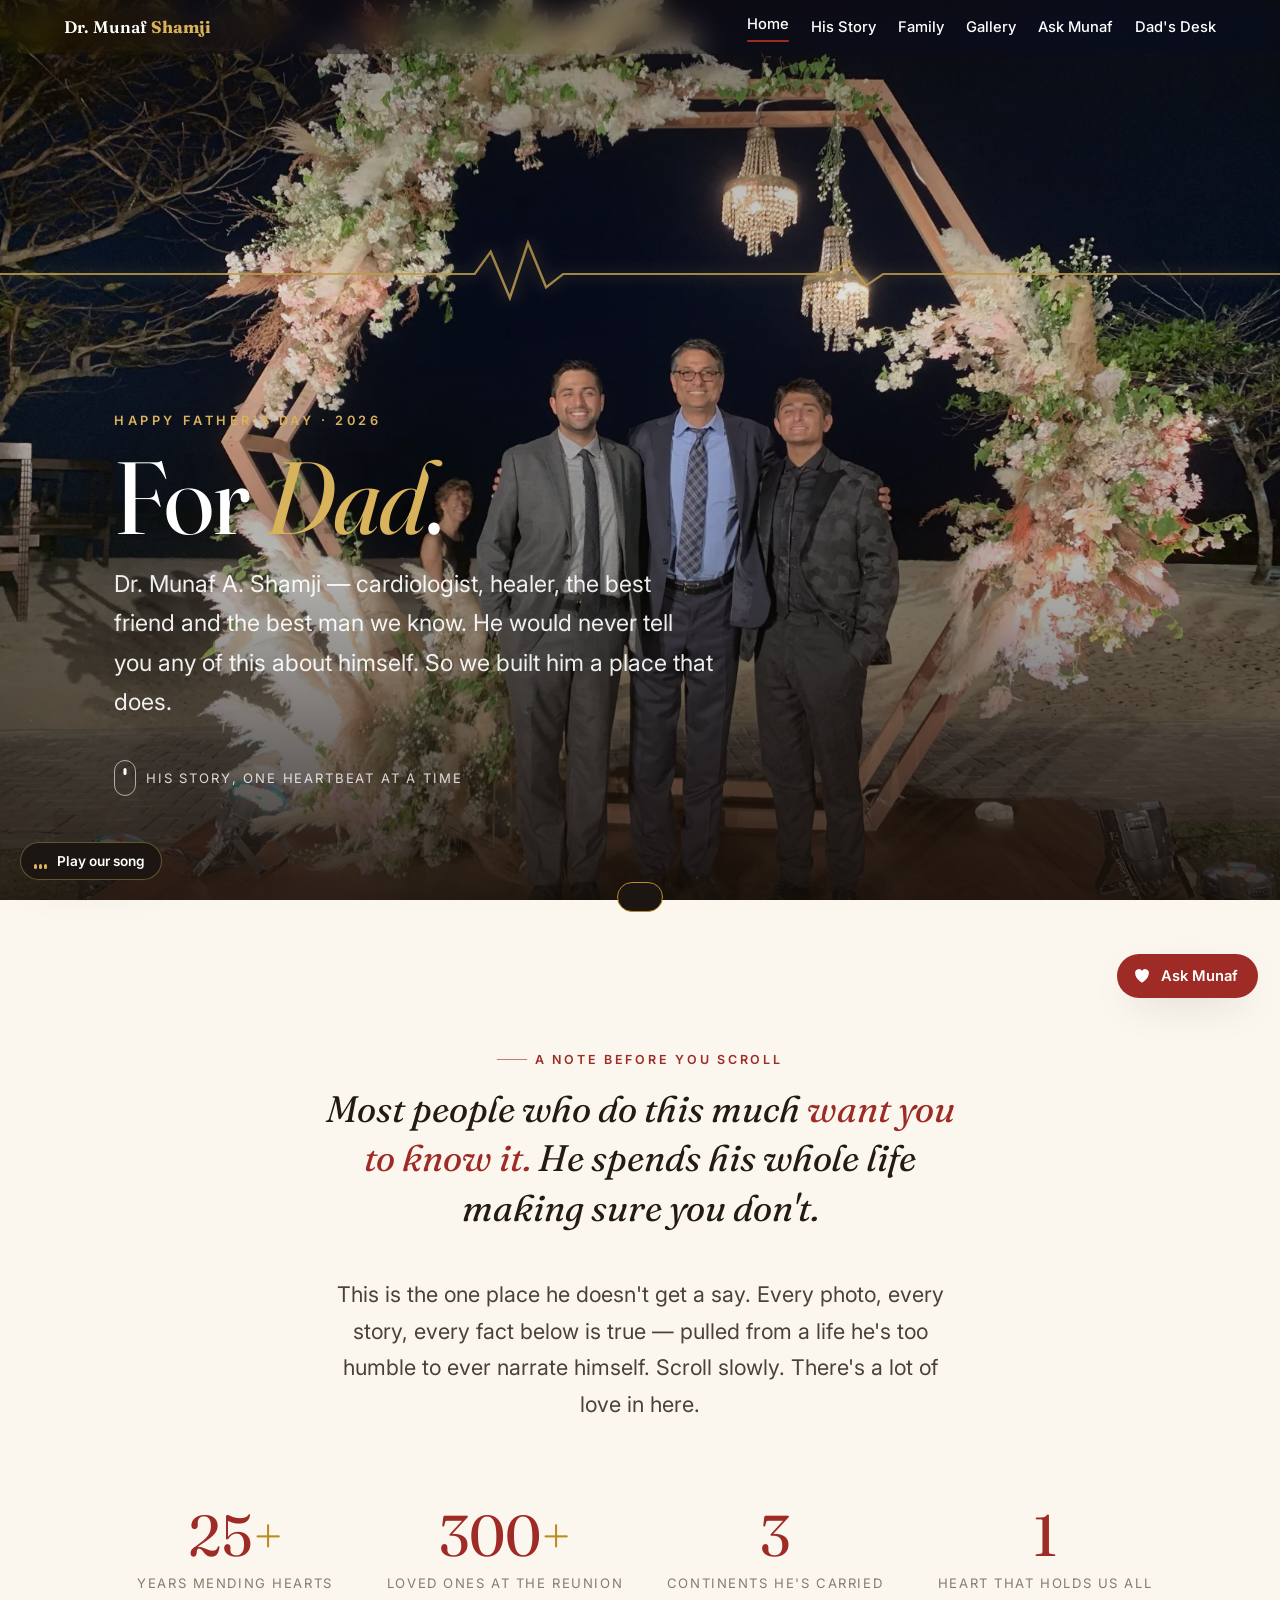
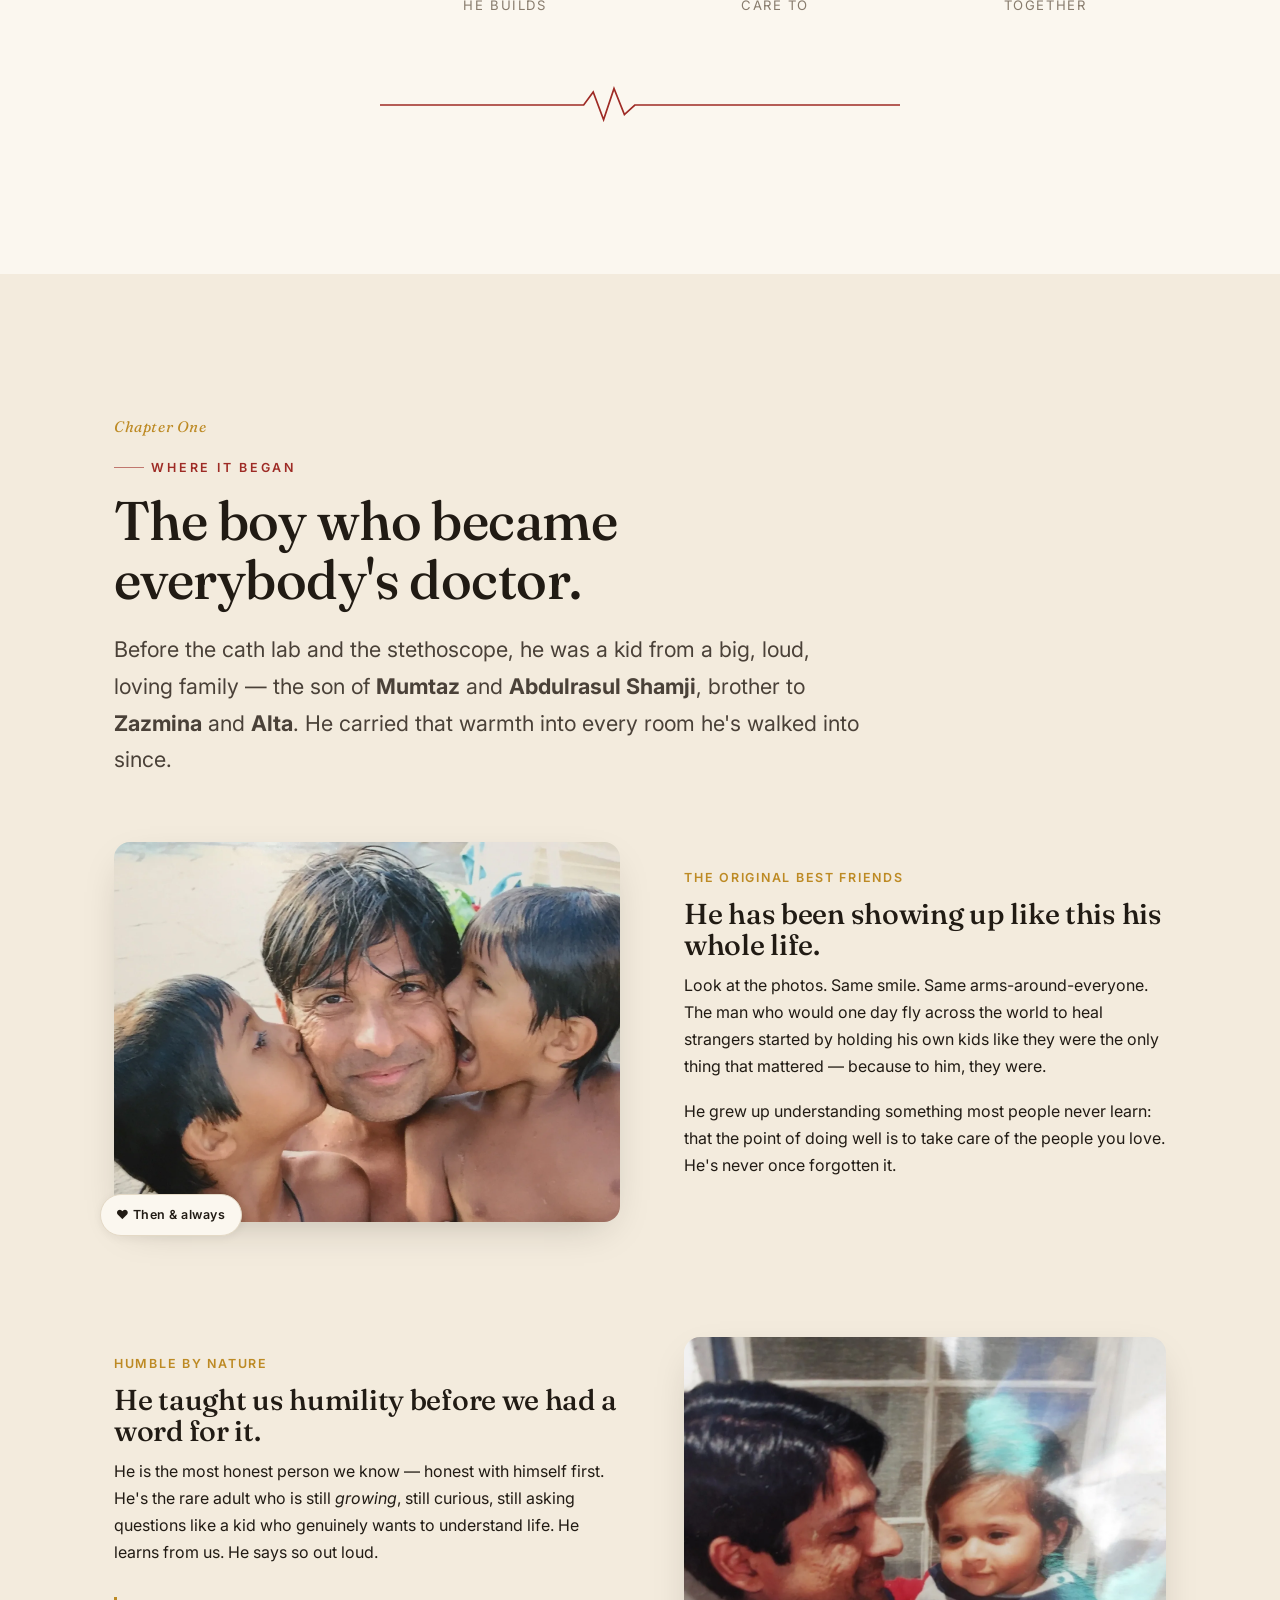
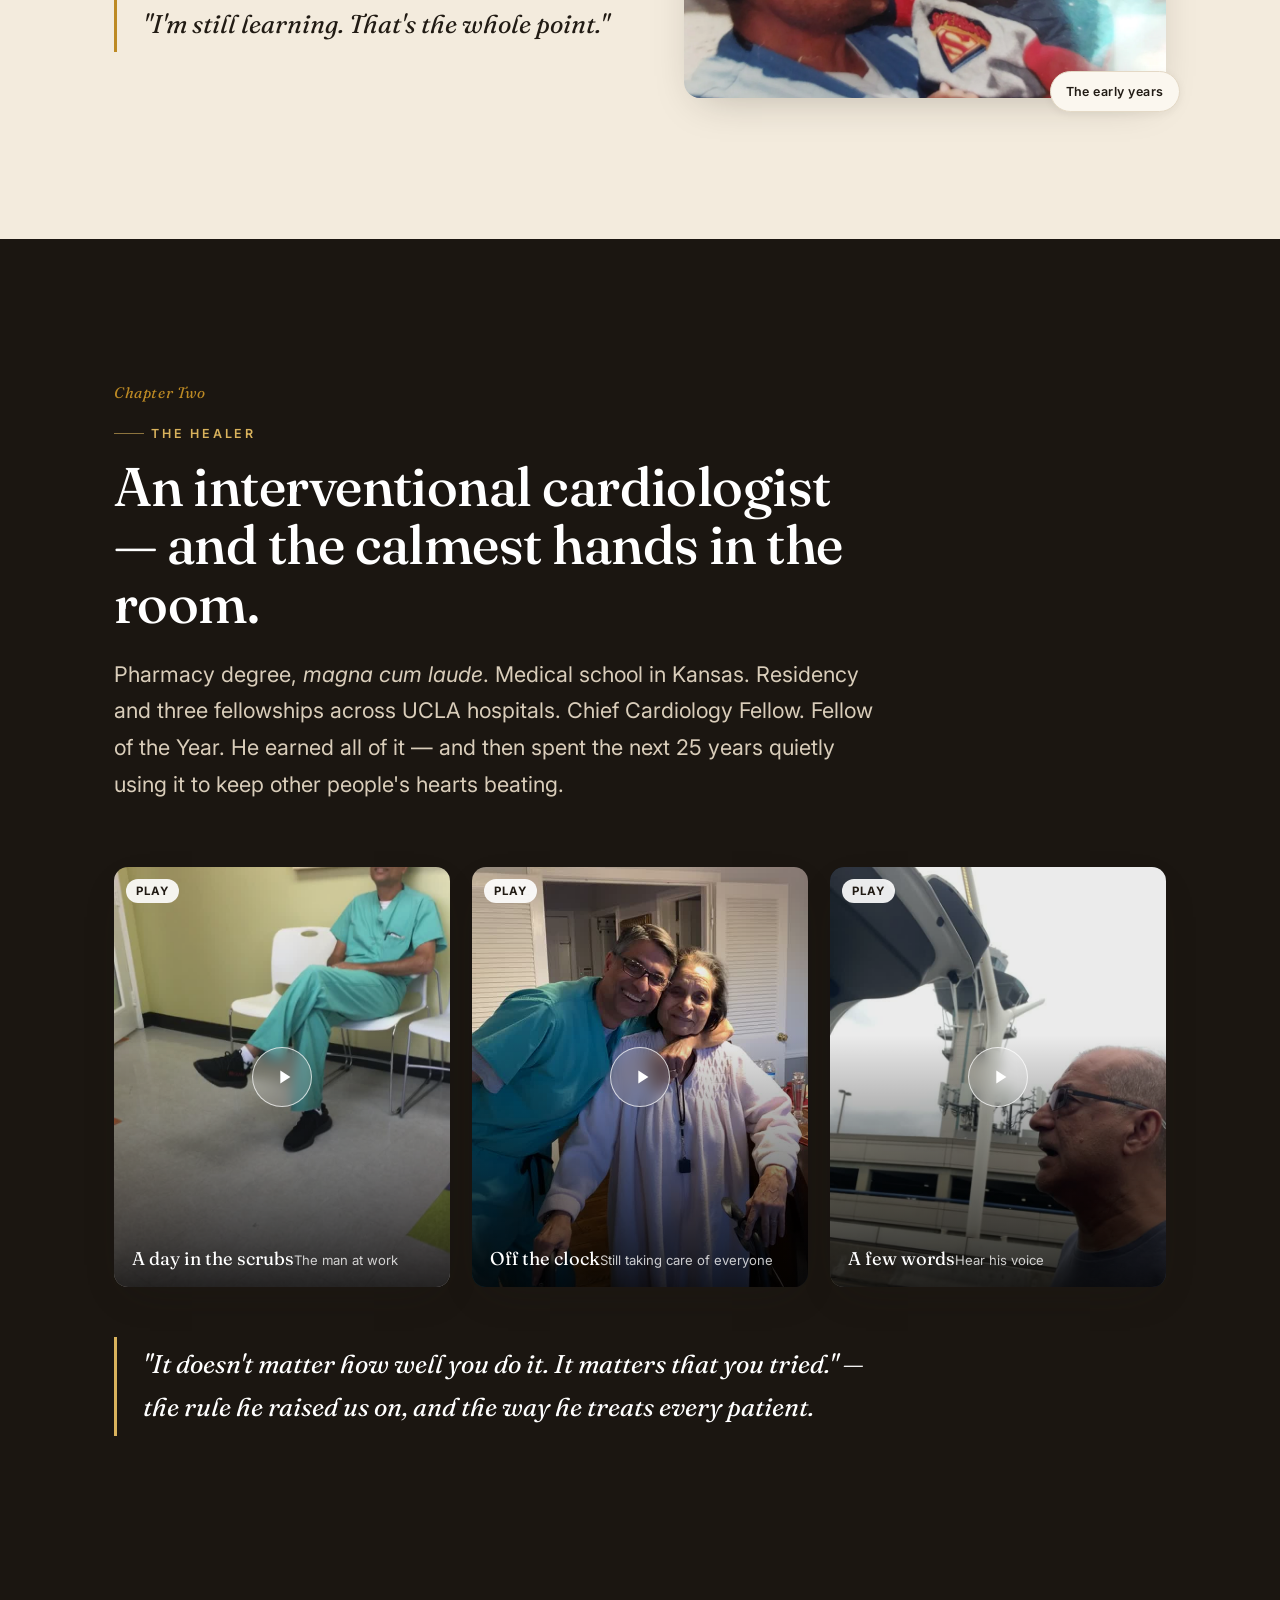
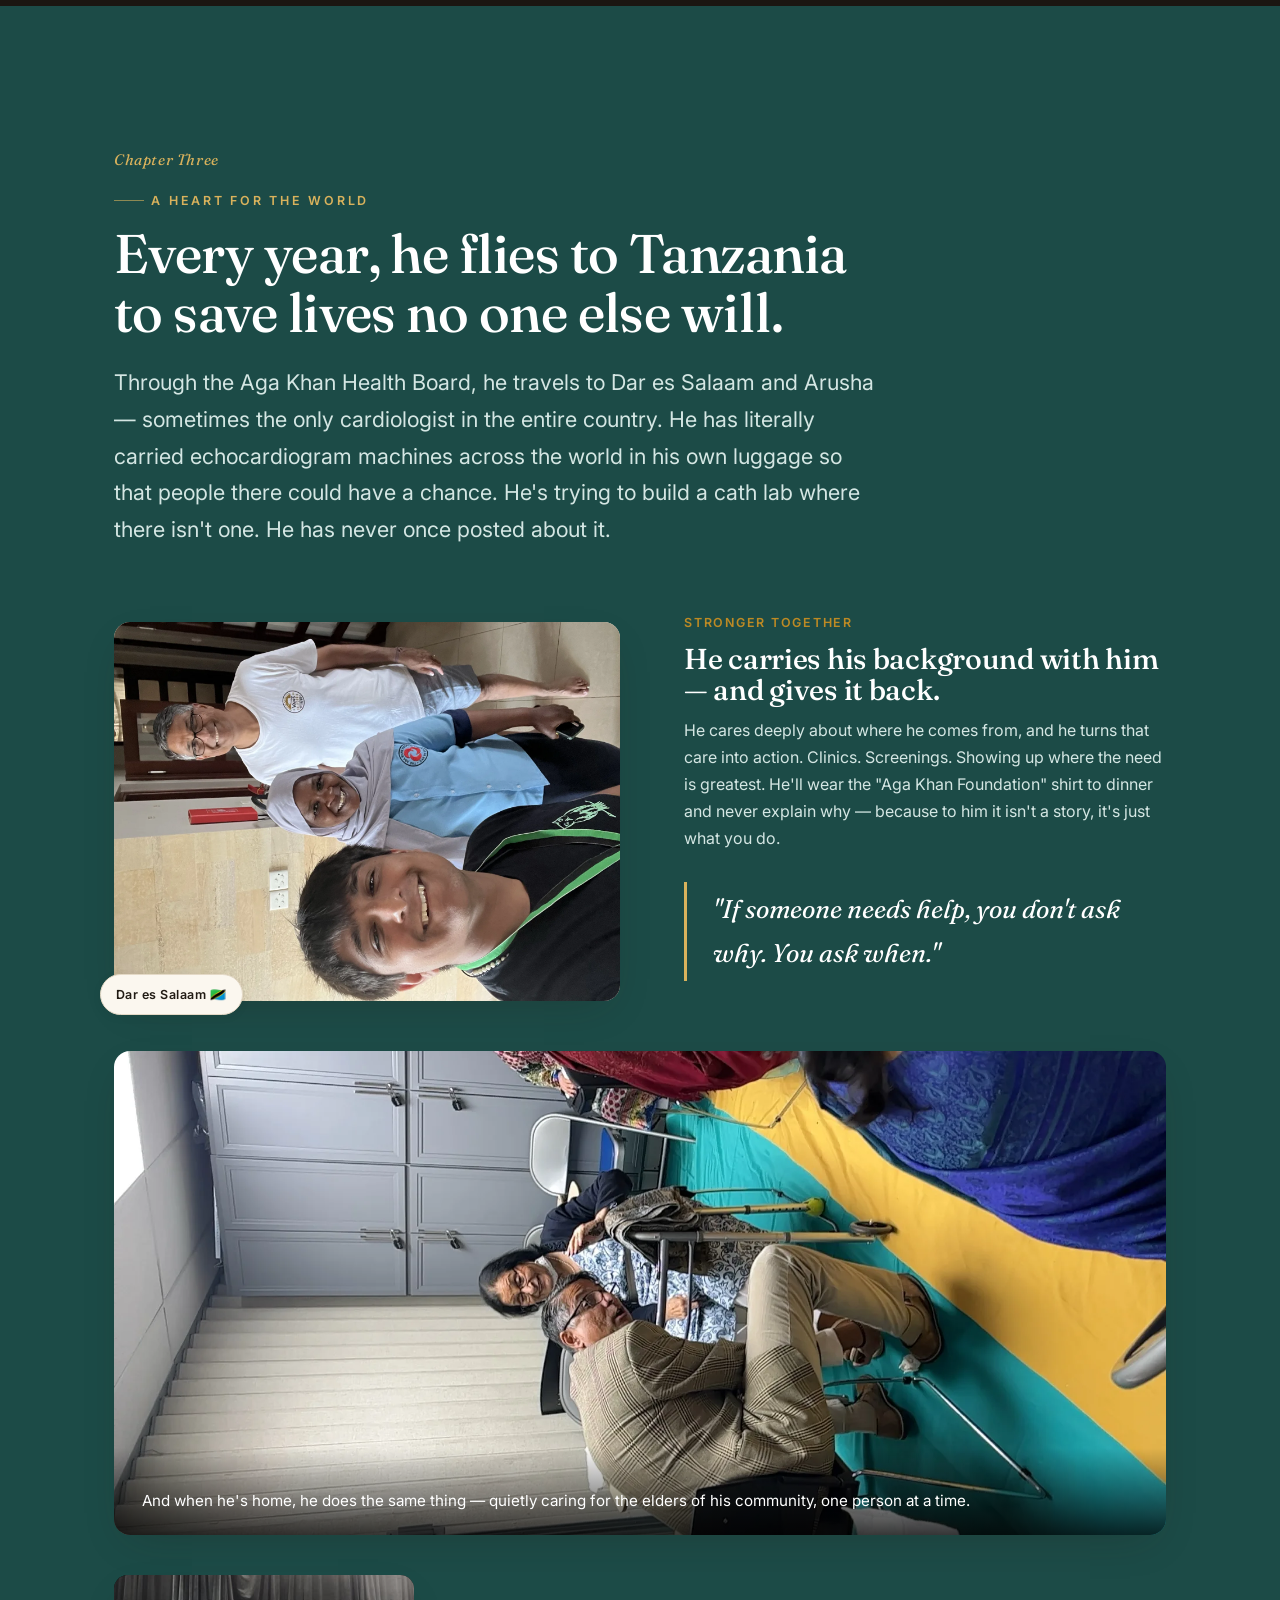
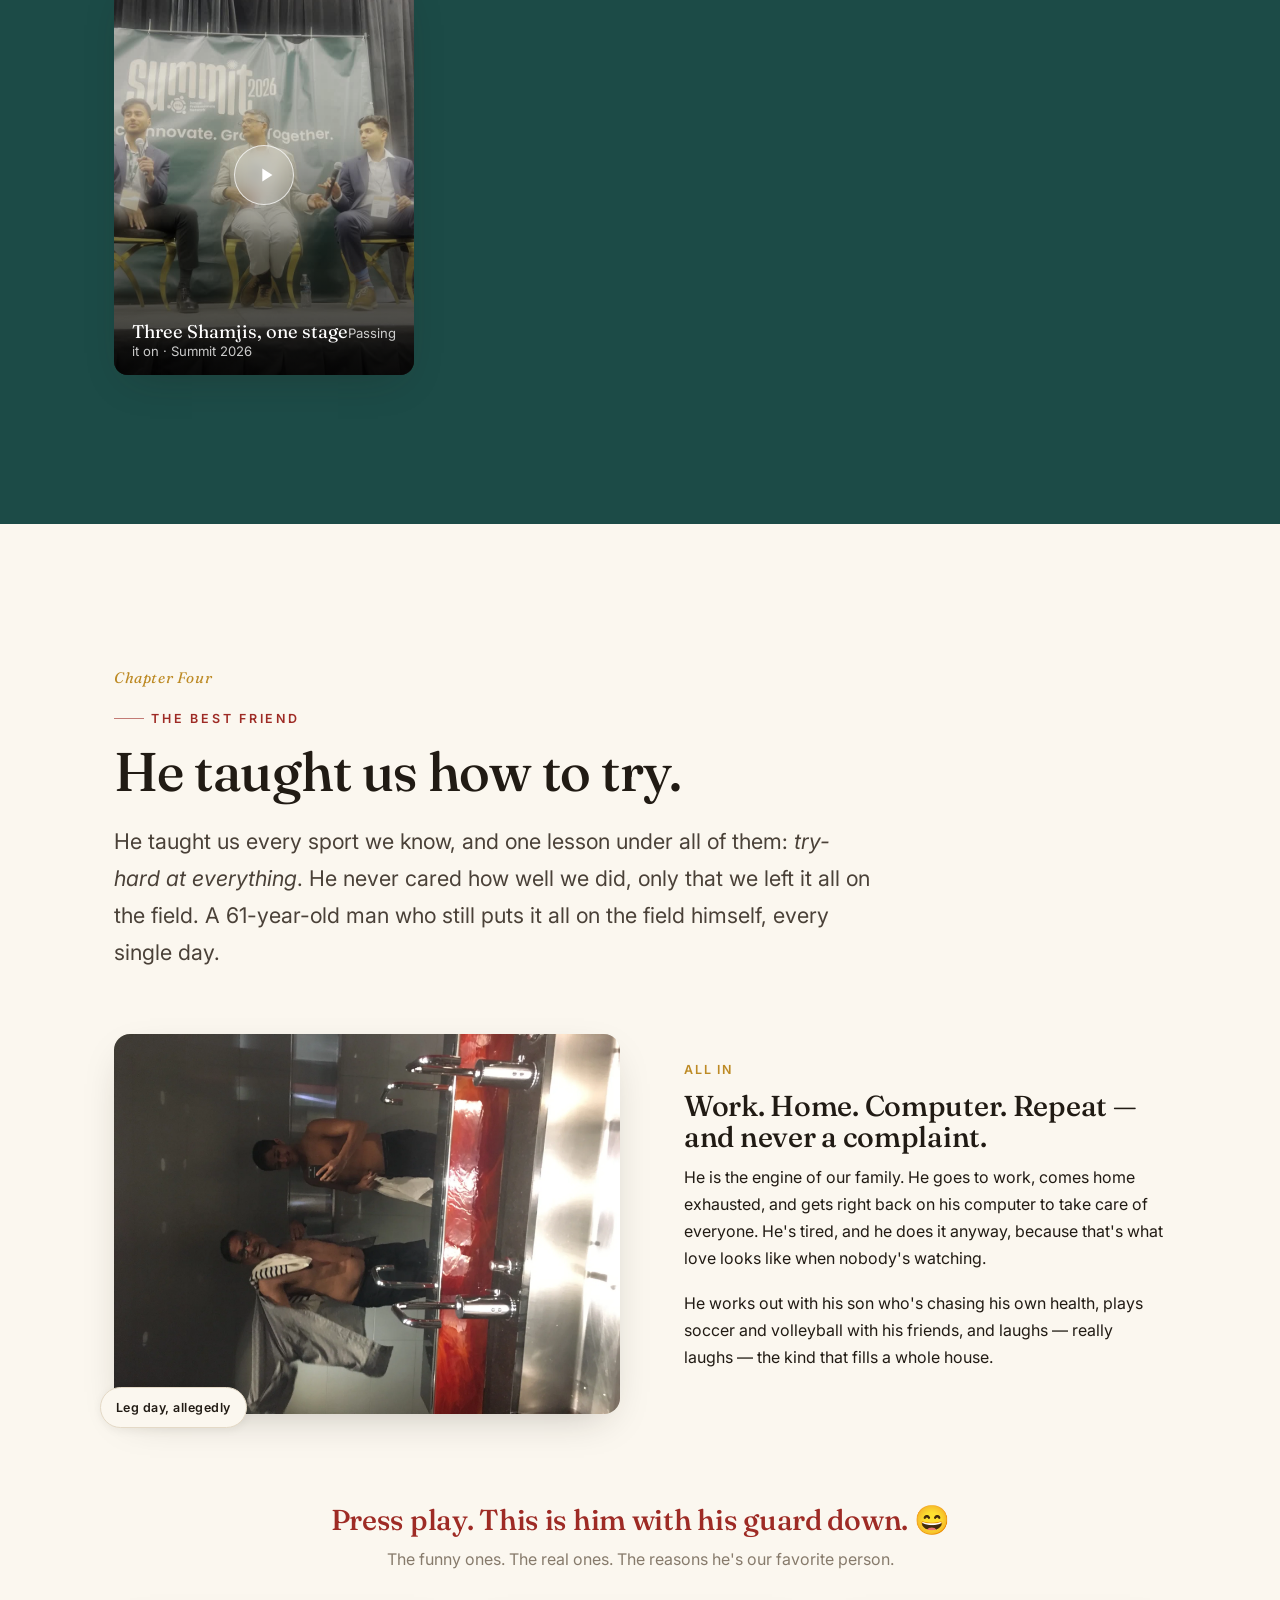
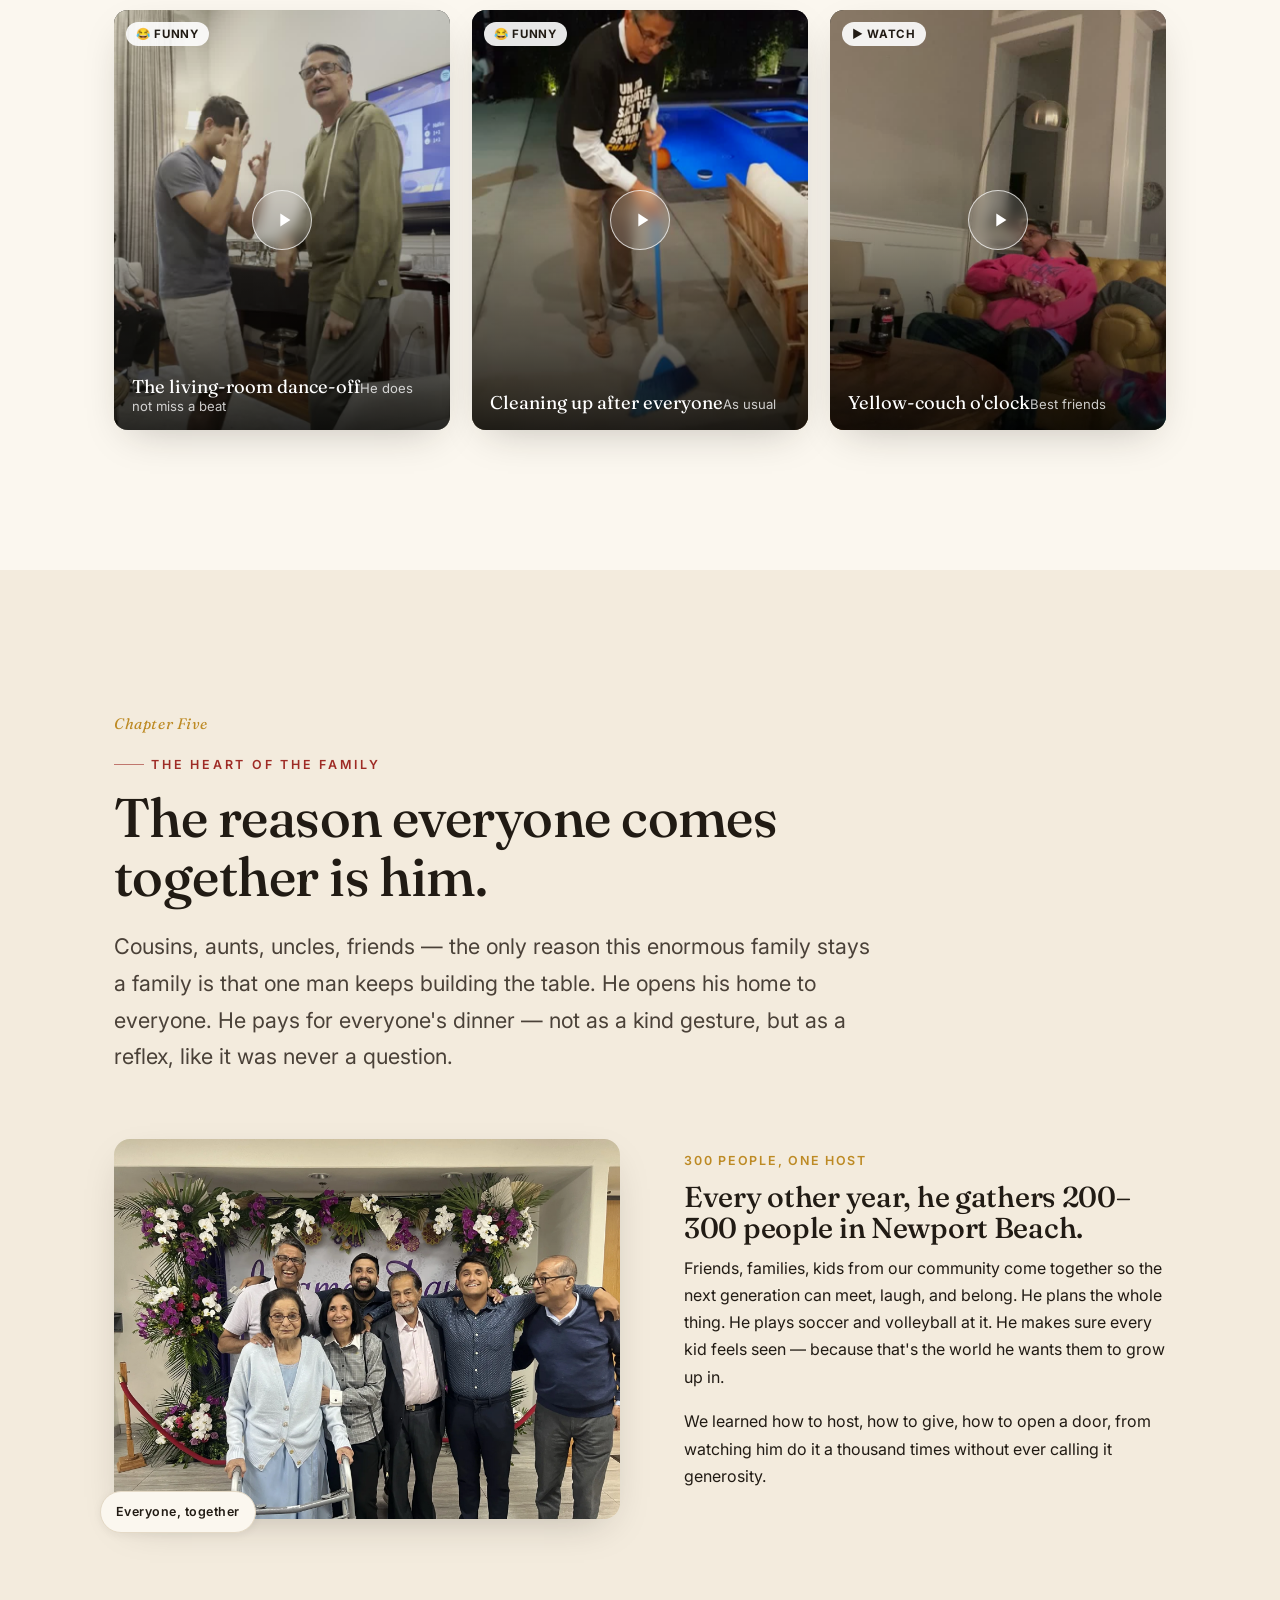
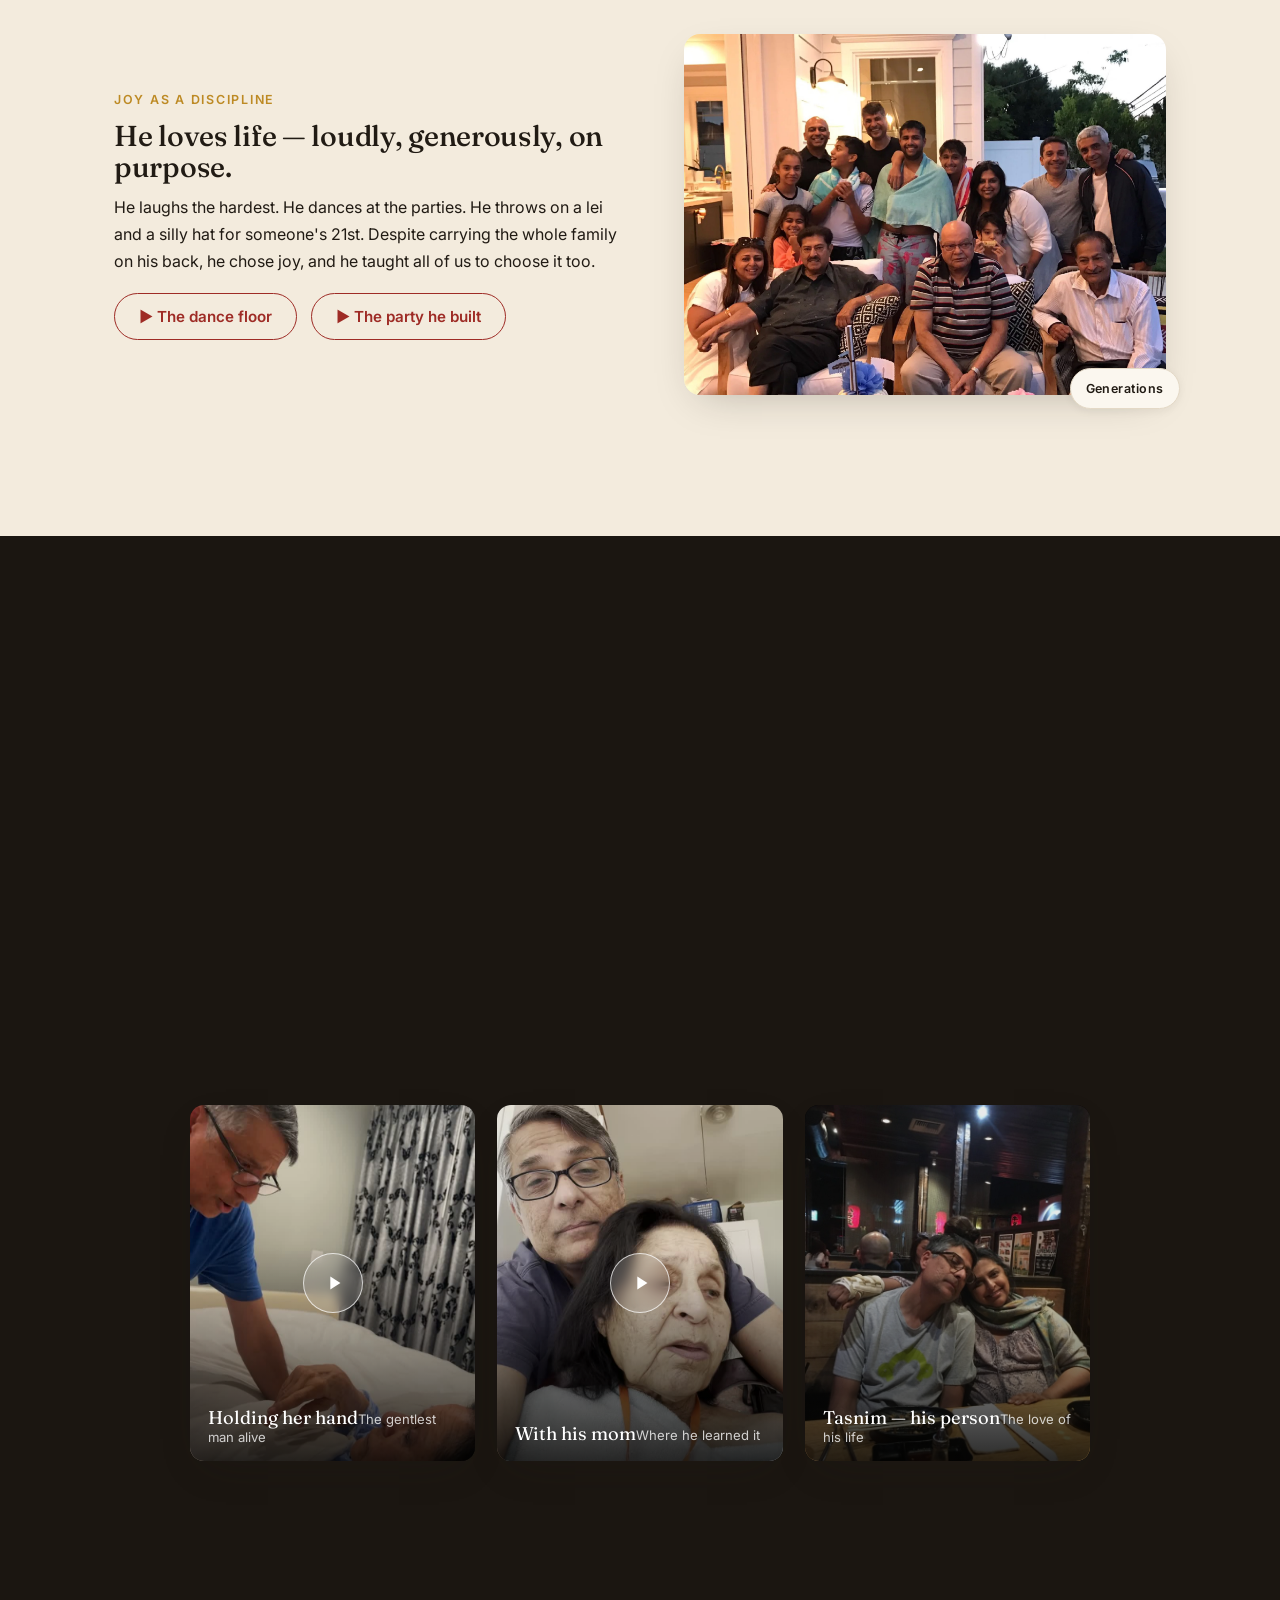
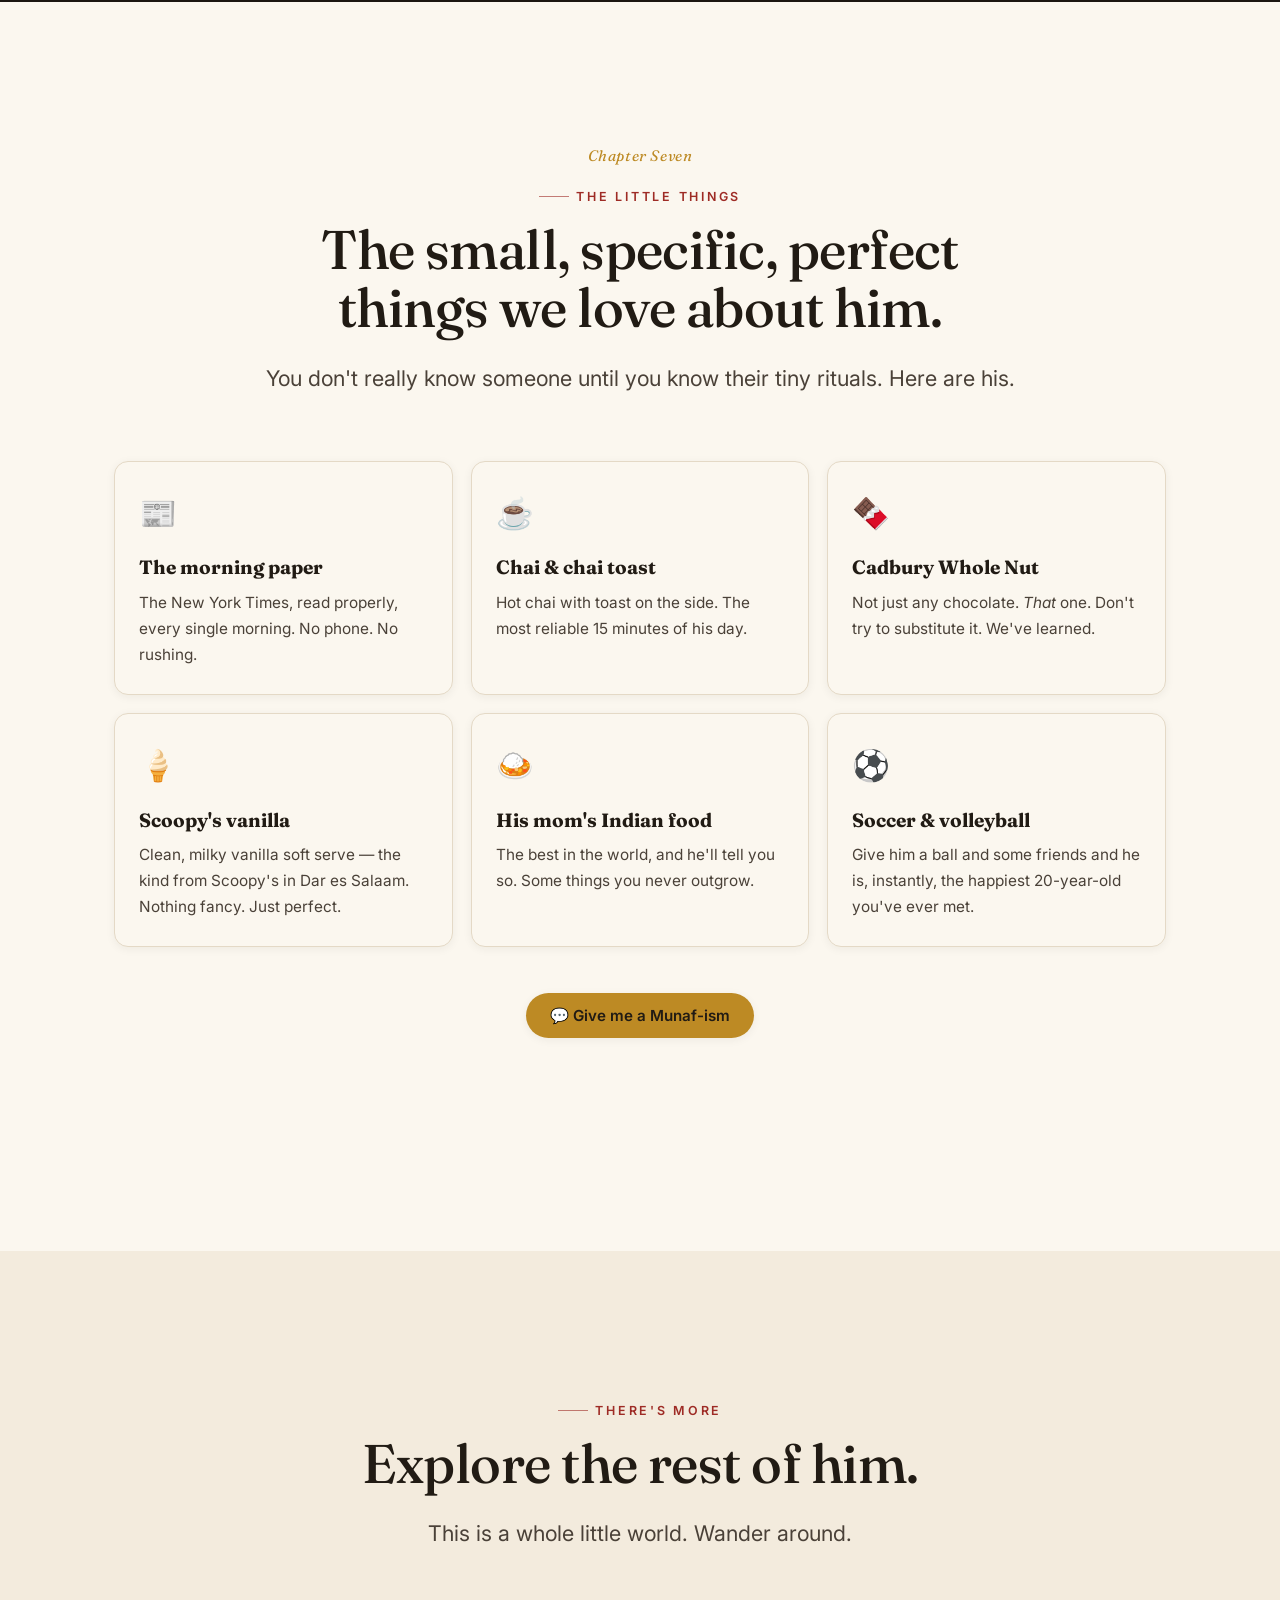
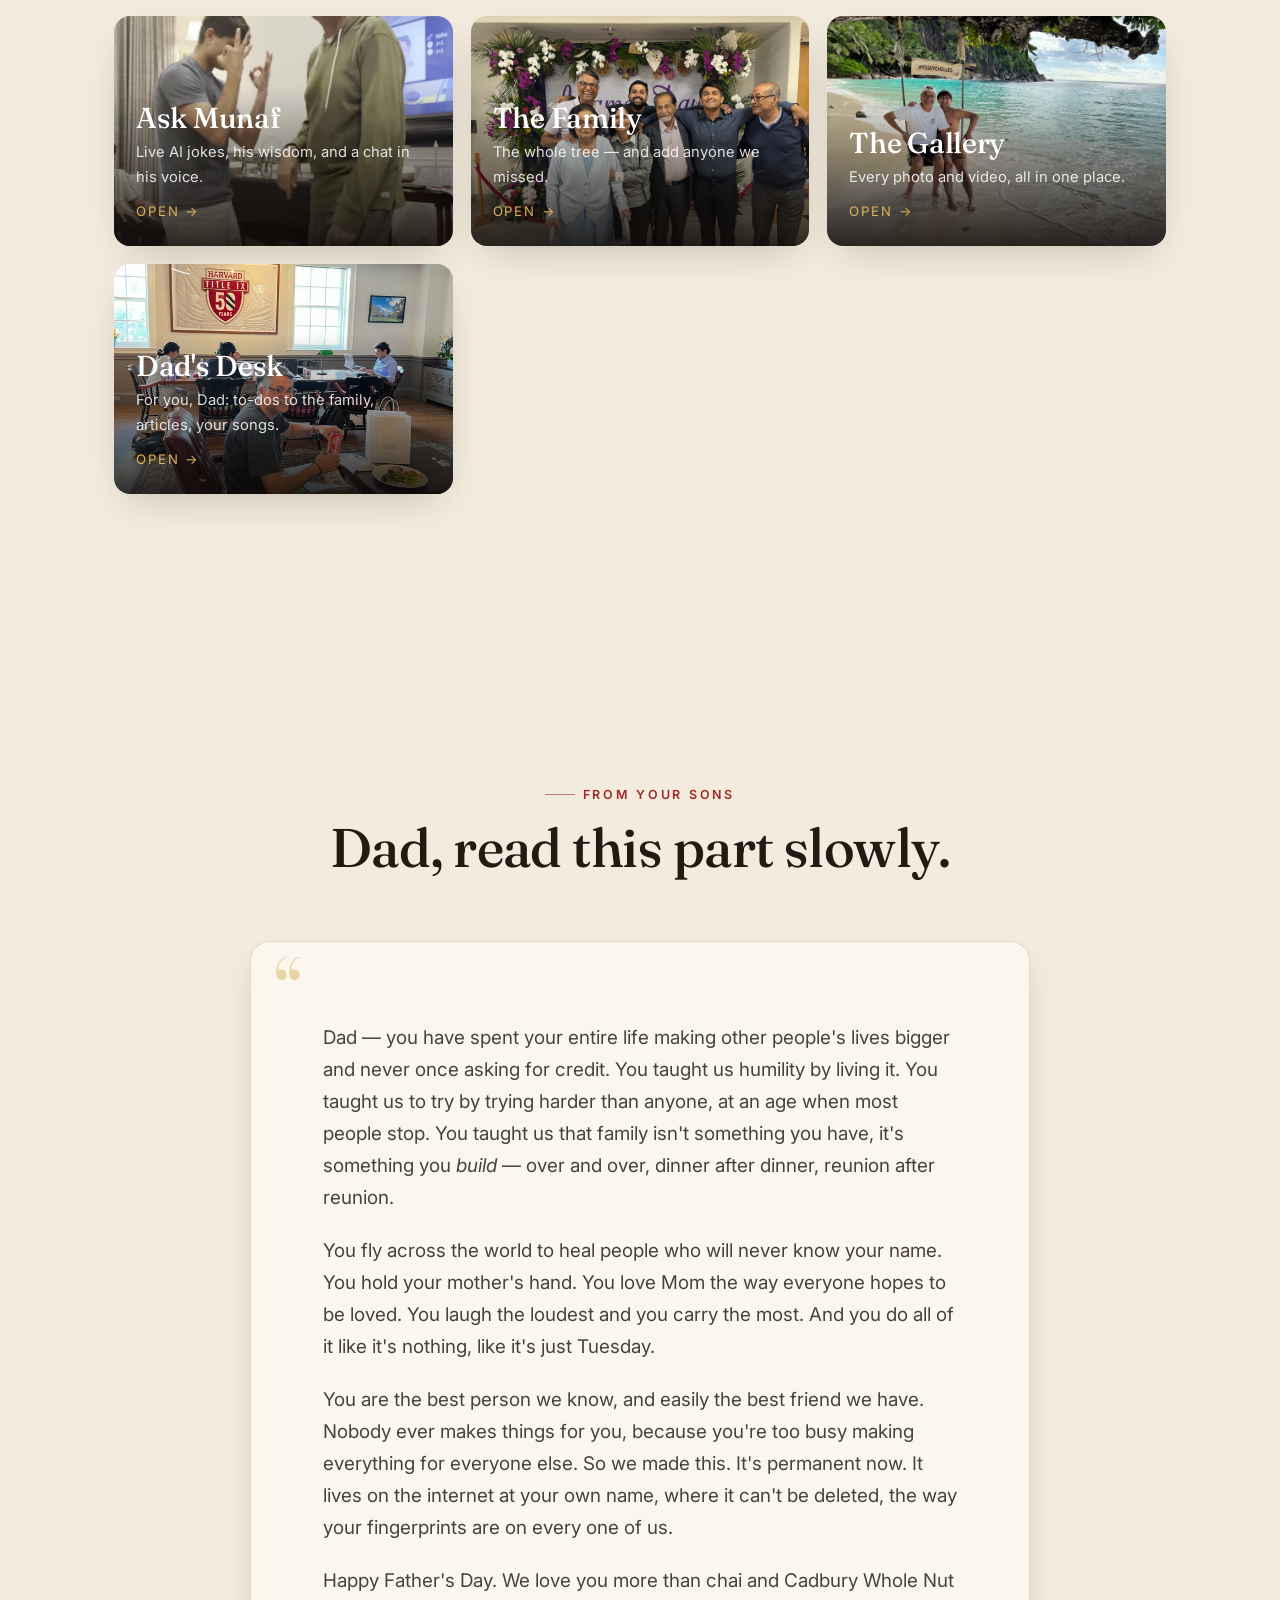
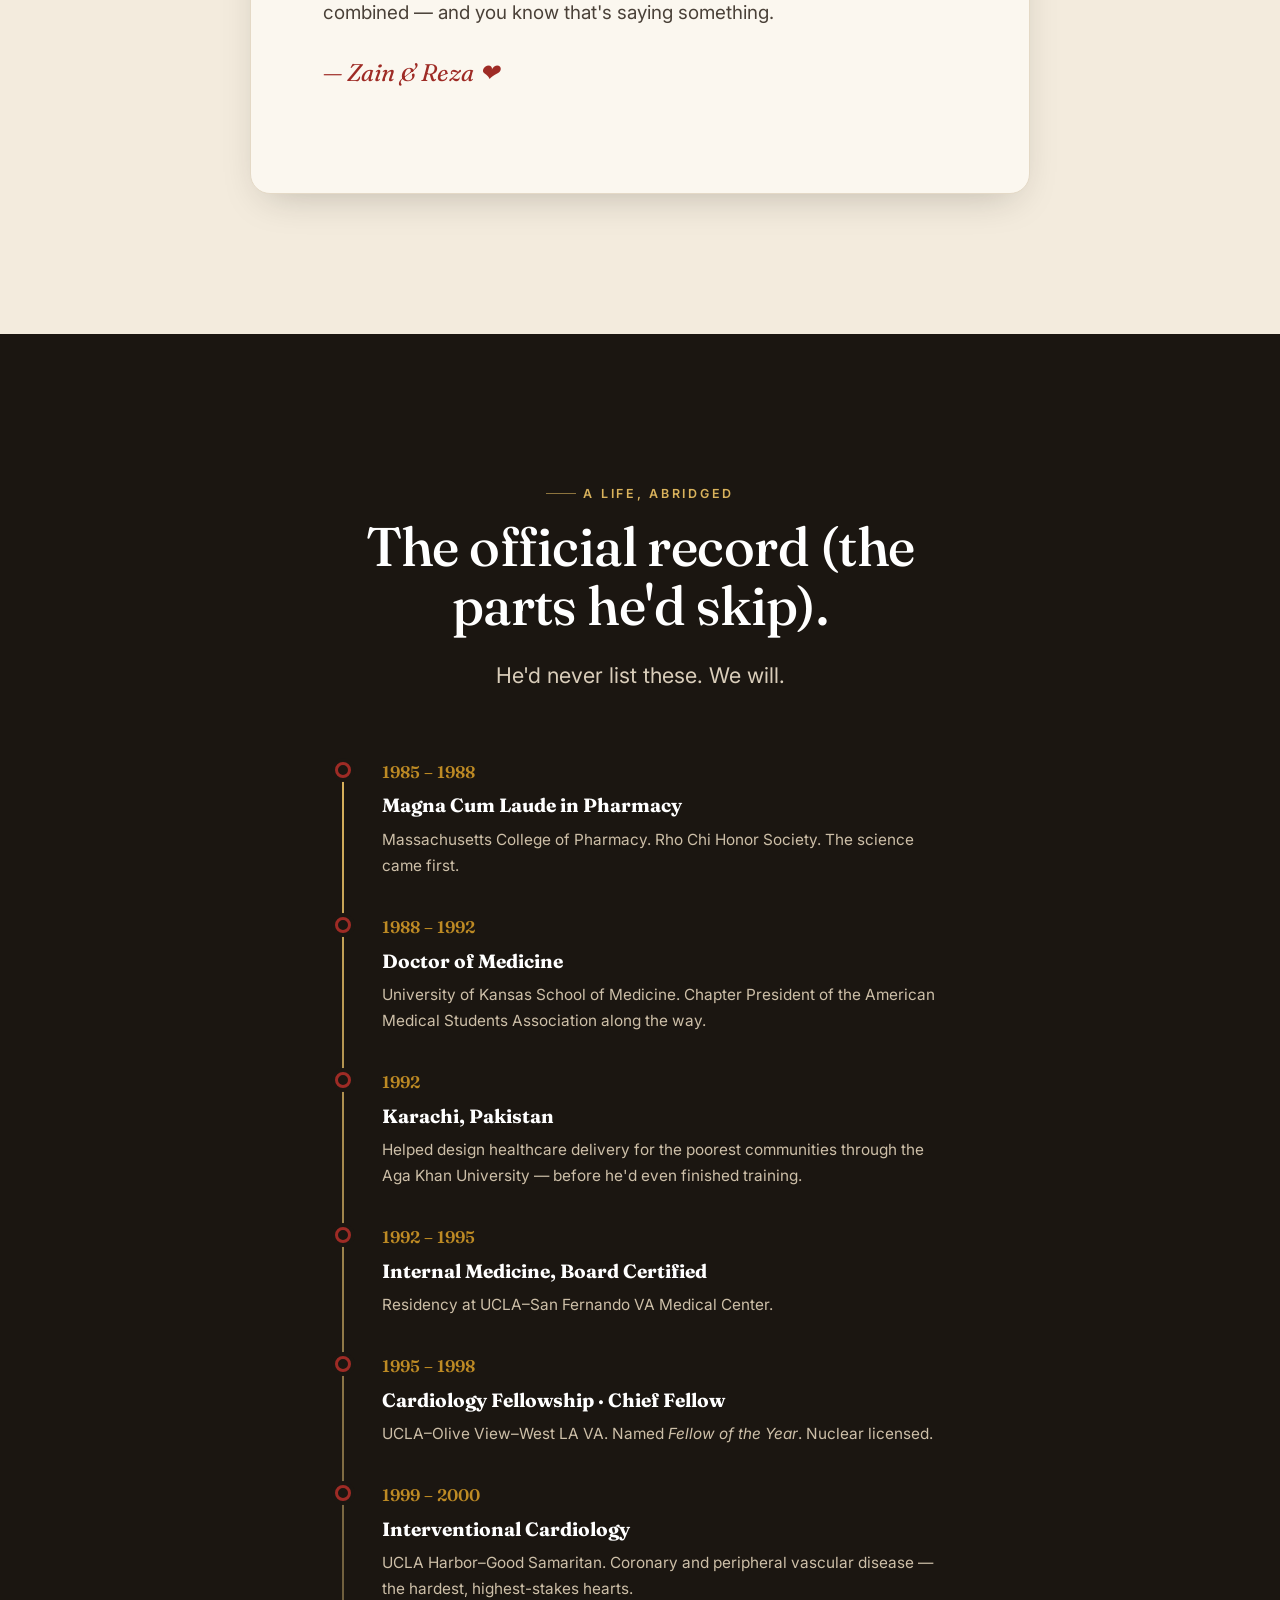
==== index.html @ 137d6acf "A Father's Day gift for Dad — munafshamji.com A multi-page tribute to Dr. Munaf Abdulrasul Velji Sha" ====
<!DOCTYPE html>
<html lang="en">
<head>
<meta charset="UTF-8" />
<meta name="viewport" content="width=device-width, initial-scale=1" />
<title>Dr. Munaf Shamji — A Father's Day Tribute</title>
<meta name="description" content="A tribute to Dr. Munaf A. Shamji — cardiologist, healer, the best friend and father a person could have. He'd never tell you any of this himself. So we will." />
<meta name="author" content="His sons" />
<!-- Unlisted: visible to anyone with the link, but not indexed by search engines. -->
<meta name="robots" content="noindex, nofollow" />
<meta name="theme-color" content="#9E2B25" />

<!-- Open Graph (for when you share the link) -->
<meta property="og:type" content="website" />
<meta property="og:title" content="For Dad — with all our hearts" />
<meta property="og:description" content="A tribute to Dr. Munaf A. Shamji. He never brags about himself, so we built him a home on the internet that does it for him." />
<meta property="og:image" content="https://munafshamji.com/assets/img/arch-suits.jpg" />
<meta property="og:url" content="https://munafshamji.com" />

<link rel="icon" href="data:image/svg+xml,<svg xmlns='http://www.w3.org/2000/svg' viewBox='0 0 100 100'><text y='.9em' font-size='90'>❤️</text></svg>" />
<link rel="preconnect" href="https://fonts.googleapis.com" />
<link rel="preconnect" href="https://fonts.gstatic.com" crossorigin />
<link href="https://fonts.googleapis.com/css2?family=Fraunces:ital,opsz,wght@0,9..144,400;0,9..144,500;0,9..144,600;1,9..144,400;1,9..144,500&family=Inter:wght@400;500;600;700&display=swap" rel="stylesheet" />
<link rel="stylesheet" href="assets/css/styles.css" />
</head>
<body data-page="home" class="has-hero">
<a href="#intro" class="skip" style="position:absolute;left:-9999px">Skip to content</a>

<!-- Top nav is injected by site.js (shared across all pages) -->

<!-- ===================== HERO ===================== -->
<header class="hero" id="top">
  <div class="hero__media">
    <picture>
      <source srcset="assets/img/arch-suits.webp" type="image/webp" />
      <img src="assets/img/arch-suits.jpg" alt="Munaf with his two sons under a floral arch on a beach at night" />
    </picture>
  </div>
  <div class="hero__ecg" aria-hidden="true">
    <svg viewBox="0 0 1200 90" preserveAspectRatio="none">
      <path class="ecg-path" d="M0,45 L420,45 L445,45 L460,20 L478,72 L495,10 L512,60 L528,45 L760,45 L780,45 L795,30 L812,58 L828,45 L1200,45" />
    </svg>
  </div>
  <div class="hero__inner reveal is-vis">
    <div class="hero__kicker">Happy Father's Day · 2026</div>
    <h1>For <em>Dad</em>.</h1>
    <p class="hero__sub">Dr. Munaf A. Shamji — cardiologist, healer, the best friend and the best man we know. He would never tell you any of this about himself. So we built him a place that does.</p>
    <a href="#intro" class="hero__scroll"><span class="dot"></span> His story, one heartbeat at a time</a>
  </div>
</header>

<!-- ===================== INTRO ===================== -->
<section id="intro" class="intro">
  <div class="wrap narrow">
    <span class="eyebrow reveal">A note before you scroll</span>
    <p class="signature-quote reveal d1">Most people who do this much <span>want you to know it.</span> He spends his whole life making sure you don't.</p>
    <p class="lead reveal d2" style="margin-top:2em">This is the one place he doesn't get a say. Every photo, every story, every fact below is true — pulled from a life he's too humble to ever narrate himself. Scroll slowly. There's a lot of love in here.</p>
  </div>

  <div class="wrap">
    <div class="stats">
      <div class="stat reveal">
        <div class="stat__num"><span data-count="25">0</span><span class="plus">+</span></div>
        <div class="stat__label">years mending hearts</div>
      </div>
      <div class="stat reveal d1">
        <div class="stat__num"><span data-count="300">0</span><span class="plus">+</span></div>
        <div class="stat__label">loved ones at the reunion he builds</div>
      </div>
      <div class="stat reveal d2">
        <div class="stat__num"><span data-count="3">0</span></div>
        <div class="stat__label">continents he's carried care to</div>
      </div>
      <div class="stat reveal d3">
        <div class="stat__num"><span data-count="1">0</span></div>
        <div class="stat__label">heart that holds us all together</div>
      </div>
    </div>
  </div>
  <div class="ecg-divider ecg-animate reveal" aria-hidden="true" style="margin-top:60px">
    <svg viewBox="0 0 600 46" preserveAspectRatio="xMidYMid meet"><path class="ecg-path" d="M0,23 L220,23 L235,23 L246,8 L258,40 L270,4 L282,34 L294,23 L600,23"/></svg>
  </div>
</section>

<!-- ===================== ORIGINS ===================== -->
<section id="origins" class="tint-paper2">
  <div class="wrap">
    <div class="sec-head reveal">
      <span class="chapter-no">Chapter One</span>
      <span class="eyebrow">Where it began</span>
      <h2>The boy who became everybody's doctor.</h2>
      <p class="lead">Before the cath lab and the stethoscope, he was a kid from a big, loud, loving family — the son of <strong>Mumtaz</strong> and <strong>Abdulrasul Shamji</strong>, brother to <strong>Zazmina</strong> and <strong>Alta</strong>. He carried that warmth into every room he's walked into since.</p>
    </div>

    <div class="story reveal">
      <div class="story__media js-media" data-type="img" data-src="assets/img/vintage-two-boys.jpg" data-cap="Two little boys who never stopped kissing this man's cheeks.">
        <div class="frame">
          <picture><source srcset="assets/img/vintage-two-boys.webp" type="image/webp"><img src="assets/img/vintage-two-boys.jpg" alt="Young Munaf with his two little sons kissing his cheeks" loading="lazy"></picture>
        </div>
        <span class="tag">❤ Then & always</span>
      </div>
      <div class="story__body">
        <span class="kicker">The original best friends</span>
        <h3>He has been showing up like this his whole life.</h3>
        <p>Look at the photos. Same smile. Same arms-around-everyone. The man who would one day fly across the world to heal strangers started by holding his own kids like they were the only thing that mattered — because to him, they were.</p>
        <p>He grew up understanding something most people never learn: that the point of doing well is to take care of the people you love. He's never once forgotten it.</p>
      </div>
    </div>

    <div class="story flip reveal">
      <div class="story__media js-media" data-type="img" data-src="assets/img/vintage-superman-baby.jpg" data-cap="Holding his own little superman.">
        <div class="frame">
          <picture><source srcset="assets/img/vintage-superman-baby.webp" type="image/webp"><img src="assets/img/vintage-superman-baby.jpg" alt="A young Munaf holding his baby" loading="lazy"></picture>
        </div>
        <span class="tag">The early years</span>
      </div>
      <div class="story__body">
        <span class="kicker">Humble by nature</span>
        <h3>He taught us humility before we had a word for it.</h3>
        <p>He is the most honest person we know — honest with himself first. He's the rare adult who is still <em>growing</em>, still curious, still asking questions like a kid who genuinely wants to understand life. He learns from us. He says so out loud.</p>
        <p class="pull">"I'm still learning. That's the whole point."</p>
      </div>
    </div>
  </div>
</section>

<!-- ===================== THE HEALER ===================== -->
<section id="healer" class="tint-ink">
  <div class="wrap">
    <div class="sec-head reveal">
      <span class="chapter-no">Chapter Two</span>
      <span class="eyebrow">The healer</span>
      <h2>An interventional cardiologist — and the calmest hands in the room.</h2>
      <p class="lead">Pharmacy degree, <em>magna cum laude</em>. Medical school in Kansas. Residency and three fellowships across UCLA hospitals. Chief Cardiology Fellow. Fellow of the Year. He earned all of it — and then spent the next 25 years quietly using it to keep other people's hearts beating.</p>
    </div>

    <div class="vid-grid">
      <button class="vid-card js-media" data-type="video" data-src="assets/video/scrubs-clinic.mp4" data-cap="Between cases. Still smiling.">
        <img src="assets/video/scrubs-clinic-poster.jpg" alt="Munaf in scrubs at the clinic" loading="lazy">
        <span class="vid-card__badge">Play</span>
        <span class="vid-card__overlay"></span>
        <span class="vid-card__play"><svg viewBox="0 0 24 24"><path d="M8 5v14l11-7z"/></svg></span>
        <span class="vid-card__meta"><span class="t">A day in the scrubs</span><span class="s">The man at work</span></span>
      </button>
      <button class="vid-card js-media" data-type="video" data-src="assets/video/scrubs-hug-mom.mp4" data-cap="In scrubs, hugging the woman who raised him.">
        <img src="assets/video/scrubs-hug-mom-poster.jpg" alt="Munaf in scrubs hugging his mother" loading="lazy">
        <span class="vid-card__badge">Play</span>
        <span class="vid-card__overlay"></span>
        <span class="vid-card__play"><svg viewBox="0 0 24 24"><path d="M8 5v14l11-7z"/></svg></span>
        <span class="vid-card__meta"><span class="t">Off the clock</span><span class="s">Still taking care of everyone</span></span>
      </button>
      <button class="vid-card js-media" data-type="video" data-src="assets/video/talking-walk.mp4" data-cap="Mid-thought, mid-walk — the way he talks to you.">
        <img src="assets/video/talking-walk-poster.jpg" alt="Munaf talking while walking" loading="lazy">
        <span class="vid-card__badge">Play</span>
        <span class="vid-card__overlay"></span>
        <span class="vid-card__play"><svg viewBox="0 0 24 24"><path d="M8 5v14l11-7z"/></svg></span>
        <span class="vid-card__meta"><span class="t">A few words</span><span class="s">Hear his voice</span></span>
      </button>
    </div>

    <p class="pull reveal" style="margin-top:50px;max-width:780px">"It doesn't matter how well you do it. It matters that you tried." — the rule he raised us on, and the way he treats every patient.</p>
  </div>
</section>

<!-- ===================== THE WORLD / GLOBAL HEALTH ===================== -->
<section id="world" class="tint-teal">
  <div class="wrap">
    <div class="sec-head reveal">
      <span class="chapter-no">Chapter Three</span>
      <span class="eyebrow">A heart for the world</span>
      <h2>Every year, he flies to Tanzania to save lives no one else will.</h2>
      <p class="lead">Through the Aga Khan Health Board, he travels to Dar es Salaam and Arusha — sometimes the only cardiologist in the entire country. He has literally carried echocardiogram machines across the world in his own luggage so that people there could have a chance. He's trying to build a cath lab where there isn't one. He has never once posted about it.</p>
    </div>

    <div class="story reveal">
      <div class="story__media js-media" data-type="img" data-src="assets/img/tanzania-clinic.jpg" data-cap="Tanzania. Where he's needed most, and asks for the least.">
        <div class="frame">
          <picture><source srcset="assets/img/tanzania-clinic.webp" type="image/webp"><img src="assets/img/tanzania-clinic.jpg" alt="Munaf with a Tanzanian health worker" loading="lazy"></picture>
        </div>
        <span class="tag">Dar es Salaam 🇹🇿</span>
      </div>
      <div class="story__body">
        <span class="kicker">Stronger together</span>
        <h3>He carries his background with him — and gives it back.</h3>
        <p>He cares deeply about where he comes from, and he turns that care into action. Clinics. Screenings. Showing up where the need is greatest. He'll wear the "Aga Khan Foundation" shirt to dinner and never explain why — because to him it isn't a story, it's just what you do.</p>
        <p class="pull">"If someone needs help, you don't ask why. You ask when."</p>
      </div>
    </div>

    <div class="banner reveal js-media" data-type="img" data-src="assets/img/community-elder-care.jpg" data-cap="At home, too: caring for the elders of his community.">
      <picture><source srcset="assets/img/community-elder-care.webp" type="image/webp"><img src="assets/img/community-elder-care.jpg" alt="Munaf bending to embrace and help an elderly woman at a community center" loading="lazy"></picture>
      <div class="banner__cap">And when he's home, he does the same thing — quietly caring for the elders of his community, one person at a time.</div>
    </div>

    <div style="margin-top:40px" class="reveal">
      <button class="vid-card js-media" data-type="video" data-src="assets/video/ipn-summit-panel.mp4" data-cap="On stage with his two sons — Ismaili Professionals Network Summit." style="max-width:300px;aspect-ratio:9/12;display:inline-block">
        <img src="assets/video/ipn-summit-panel-poster.jpg" alt="Munaf on a panel with his two sons" loading="lazy">
        <span class="vid-card__overlay"></span>
        <span class="vid-card__play"><svg viewBox="0 0 24 24"><path d="M8 5v14l11-7z"/></svg></span>
        <span class="vid-card__meta"><span class="t">Three Shamjis, one stage</span><span class="s">Passing it on · Summit 2026</span></span>
      </button>
    </div>
  </div>
</section>

<!-- ===================== BEST FRIEND ===================== -->
<section id="bestfriend">
  <div class="wrap">
    <div class="sec-head reveal">
      <span class="chapter-no">Chapter Four</span>
      <span class="eyebrow">The best friend</span>
      <h2>He taught us how to try.</h2>
      <p class="lead">He taught us every sport we know, and one lesson under all of them: <em>try-hard at everything</em>. He never cared how well we did, only that we left it all on the field. A 61-year-old man who still puts it all on the field himself, every single day.</p>
    </div>

    <div class="story reveal">
      <div class="story__media js-media" data-type="img" data-src="assets/img/gym-mirror.jpg" data-cap="Still showing up to the gym — now with his son.">
        <div class="frame">
          <picture><source srcset="assets/img/gym-mirror.webp" type="image/webp"><img src="assets/img/gym-mirror.jpg" alt="Munaf and his son at the gym" loading="lazy"></picture>
        </div>
        <span class="tag">Leg day, allegedly</span>
      </div>
      <div class="story__body">
        <span class="kicker">All in</span>
        <h3>Work. Home. Computer. Repeat — and never a complaint.</h3>
        <p>He is the engine of our family. He goes to work, comes home exhausted, and gets right back on his computer to take care of everyone. He's tired, and he does it anyway, because that's what love looks like when nobody's watching.</p>
        <p>He works out with his son who's chasing his own health, plays soccer and volleyball with his friends, and laughs — really laughs — the kind that fills a whole house.</p>
      </div>
    </div>

    <h3 class="center reveal" style="margin-top:90px;color:var(--garnet)">Press play. This is him with his guard down. 😄</h3>
    <p class="center muted reveal" style="margin-bottom:36px">The funny ones. The real ones. The reasons he's our favorite person.</p>
    <div class="vid-grid">
      <button class="vid-card js-media" data-type="video" data-src="assets/video/dancing-together.mp4" data-cap="Dance-off in the living room. He fully committed.">
        <img src="assets/video/dancing-together-poster.jpg" alt="Munaf dancing with his son" loading="lazy">
        <span class="vid-card__badge">😂 Funny</span>
        <span class="vid-card__overlay"></span>
        <span class="vid-card__play"><svg viewBox="0 0 24 24"><path d="M8 5v14l11-7z"/></svg></span>
        <span class="vid-card__meta"><span class="t">The living-room dance-off</span><span class="s">He does not miss a beat</span></span>
      </button>
      <button class="vid-card js-media" data-type="video" data-src="assets/video/sweeping.mp4" data-cap="11pm. Party's over. Champion of the broom.">
        <img src="assets/video/sweeping-poster.jpg" alt="Munaf sweeping the patio at night" loading="lazy">
        <span class="vid-card__badge">😂 Funny</span>
        <span class="vid-card__overlay"></span>
        <span class="vid-card__play"><svg viewBox="0 0 24 24"><path d="M8 5v14l11-7z"/></svg></span>
        <span class="vid-card__meta"><span class="t">Cleaning up after everyone</span><span class="s">As usual</span></span>
      </button>
      <button class="vid-card js-media" data-type="video" data-src="assets/video/couch-cuddle.mp4" data-cap="The safest place in the world is right here.">
        <img src="assets/video/couch-cuddle-poster.jpg" alt="Munaf and his son on the couch" loading="lazy">
        <span class="vid-card__badge">▶ Watch</span>
        <span class="vid-card__overlay"></span>
        <span class="vid-card__play"><svg viewBox="0 0 24 24"><path d="M8 5v14l11-7z"/></svg></span>
        <span class="vid-card__meta"><span class="t">Yellow-couch o'clock</span><span class="s">Best friends</span></span>
      </button>
    </div>
  </div>
</section>

<!-- ===================== FAMILY ===================== -->
<section id="family" class="tint-paper2">
  <div class="wrap">
    <div class="sec-head reveal">
      <span class="chapter-no">Chapter Five</span>
      <span class="eyebrow">The heart of the family</span>
      <h2>The reason everyone comes together is him.</h2>
      <p class="lead">Cousins, aunts, uncles, friends — the only reason this enormous family stays a family is that one man keeps building the table. He opens his home to everyone. He pays for everyone's dinner — not as a kind gesture, but as a reflex, like it was never a question.</p>
    </div>

    <div class="story reveal">
      <div class="story__media js-media" data-type="img" data-src="assets/img/family-floral-event.jpg" data-cap="The whole gang. He's the gravity that holds it together.">
        <div class="frame">
          <picture><source srcset="assets/img/family-floral-event.webp" type="image/webp"><img src="assets/img/family-floral-event.jpg" alt="The Shamji family together at an event" loading="lazy"></picture>
        </div>
        <span class="tag">Everyone, together</span>
      </div>
      <div class="story__body">
        <span class="kicker">300 people, one host</span>
        <h3>Every other year, he gathers 200–300 people in Newport Beach.</h3>
        <p>Friends, families, kids from our community come together so the next generation can meet, laugh, and belong. He plans the whole thing. He plays soccer and volleyball at it. He makes sure every kid feels seen — because that's the world he wants them to grow up in.</p>
        <p>We learned how to host, how to give, how to open a door, from watching him do it a thousand times without ever calling it generosity.</p>
      </div>
    </div>

    <div class="story flip reveal">
      <div class="story__media js-media" data-type="img" data-src="assets/img/family-porch.jpg" data-cap="Three generations, one porch, his doing.">
        <div class="frame">
          <picture><source srcset="assets/img/family-porch.webp" type="image/webp"><img src="assets/img/family-porch.jpg" alt="Three generations of the family on a porch" loading="lazy"></picture>
        </div>
        <span class="tag">Generations</span>
      </div>
      <div class="story__body">
        <span class="kicker">Joy as a discipline</span>
        <h3>He loves life — loudly, generously, on purpose.</h3>
        <p>He laughs the hardest. He dances at the parties. He throws on a lei and a silly hat for someone's 21st. Despite carrying the whole family on his back, he chose joy, and he taught all of us to choose it too.</p>
        <div style="display:flex;gap:14px;flex-wrap:wrap;margin-top:18px">
          <button class="btn ghost js-media" data-type="video" data-src="assets/video/imaan-21-party.mp4" data-cap="On the dance floor, full send.">▶ The dance floor</button>
          <button class="btn ghost js-media" data-type="video" data-src="assets/video/party-dancing.mp4" data-cap="He brought the whole party together.">▶ The party he built</button>
        </div>
      </div>
    </div>
  </div>
</section>

<!-- ===================== THE WAY HE LOVES ===================== -->
<section id="love" class="tint-ink">
  <div class="wrap">
    <div class="sec-head center reveal">
      <span class="chapter-no">Chapter Six</span>
      <span class="eyebrow" style="justify-content:center">The way he loves</span>
      <h2>Watch how gently he holds the people he loves.</h2>
      <p class="lead" style="margin-inline:auto">He is sensitive <em>and</em> strong — and nowhere is that clearer than in how he cares for his own mother, and how he loves his wife. He wants her to be the happiest person on earth, and he believes in her completely, in anything she needs.</p>
    </div>

    <div class="vid-grid" style="max-width:900px;margin-inline:auto">
      <button class="vid-card js-media" data-type="video" data-src="assets/video/caring-for-mom.mp4" data-cap="A son, still holding his mother's hand.">
        <img src="assets/video/caring-for-mom-poster.jpg" alt="Munaf holding his elderly mother's hand at her bedside" loading="lazy">
        <span class="vid-card__overlay"></span>
        <span class="vid-card__play"><svg viewBox="0 0 24 24"><path d="M8 5v14l11-7z"/></svg></span>
        <span class="vid-card__meta"><span class="t">Holding her hand</span><span class="s">The gentlest man alive</span></span>
      </button>
      <button class="vid-card js-media" data-type="video" data-src="assets/video/mom-selfie.mp4" data-cap="Always making her smile.">
        <img src="assets/video/mom-selfie-poster.jpg" alt="Munaf with his mother" loading="lazy">
        <span class="vid-card__overlay"></span>
        <span class="vid-card__play"><svg viewBox="0 0 24 24"><path d="M8 5v14l11-7z"/></svg></span>
        <span class="vid-card__meta"><span class="t">With his mom</span><span class="s">Where he learned it</span></span>
      </button>
      <button class="vid-card js-media" data-type="img" data-src="assets/img/with-wife-restaurant.jpg" data-cap="Resting his head where it's always been safe.">
        <img src="assets/img/with-wife-restaurant-thumb.jpg" alt="Munaf resting his head on his wife's shoulder" loading="lazy">
        <span class="vid-card__overlay"></span>
        <span class="vid-card__meta"><span class="t">Tasnim — his person</span><span class="s">The love of his life</span></span>
      </button>
    </div>
  </div>
</section>

<!-- ===================== ADVENTURES strip handled in gallery; LITTLE THINGS ===================== -->
<section id="littlethings">
  <div class="wrap">
    <div class="sec-head center reveal">
      <span class="chapter-no">Chapter Seven</span>
      <span class="eyebrow" style="justify-content:center">The little things</span>
      <h2>The small, specific, perfect things we love about him.</h2>
      <p class="lead" style="margin-inline:auto">You don't really know someone until you know their tiny rituals. Here are his.</p>
    </div>
    <div class="things">
      <div class="thing reveal"><span class="ic">📰</span><h4>The morning paper</h4><p>The New York Times, read properly, every single morning. No phone. No rushing.</p></div>
      <div class="thing reveal d1"><span class="ic">☕</span><h4>Chai &amp; chai toast</h4><p>Hot chai with toast on the side. The most reliable 15 minutes of his day.</p></div>
      <div class="thing reveal d2"><span class="ic">🍫</span><h4>Cadbury Whole Nut</h4><p>Not just any chocolate. <em>That</em> one. Don't try to substitute it. We've learned.</p></div>
      <div class="thing reveal"><span class="ic">🍦</span><h4>Scoopy's vanilla</h4><p>Clean, milky vanilla soft serve — the kind from Scoopy's in Dar es Salaam. Nothing fancy. Just perfect.</p></div>
      <div class="thing reveal d1"><span class="ic">🍛</span><h4>His mom's Indian food</h4><p>The best in the world, and he'll tell you so. Some things you never outgrow.</p></div>
      <div class="thing reveal d2"><span class="ic">⚽</span><h4>Soccer &amp; volleyball</h4><p>Give him a ball and some friends and he is, instantly, the happiest 20-year-old you've ever met.</p></div>
    </div>

    <p class="center reveal" style="margin-top:46px">
      <button class="btn gold" id="munafism-btn">💬 Give me a Munaf-ism</button>
    </p>
    <p class="center muted reveal" id="munafism-out" style="font-family:var(--serif);font-style:italic;font-size:1.3rem;min-height:1.5em;margin-top:18px;color:var(--ink)"></p>
  </div>
</section>

<!-- ===================== EXPLORE (multi-page hub) ===================== -->
<section id="explore" class="tint-paper2">
  <div class="wrap">
    <div class="sec-head center reveal">
      <span class="eyebrow" style="justify-content:center">There's more</span>
      <h2>Explore the rest of him.</h2>
      <p class="lead" style="margin-inline:auto">This is a whole little world. Wander around.</p>
    </div>
    <div class="explore">
      <a class="explore-card reveal" href="fun.html">
        <img src="assets/video/dancing-together-poster.jpg" alt="" loading="lazy" />
        <div class="explore-card__body"><h3>Ask Munaf</h3><p>Live AI jokes, his wisdom, and a chat in his voice.</p><span class="explore-card__go">Open →</span></div>
      </a>
      <a class="explore-card reveal d1" href="family.html">
        <img src="assets/img/family-floral-event-thumb.jpg" alt="" loading="lazy" />
        <div class="explore-card__body"><h3>The Family</h3><p>The whole tree — and add anyone we missed.</p><span class="explore-card__go">Open →</span></div>
      </a>
      <a class="explore-card reveal d2" href="gallery.html">
        <img src="assets/img/seychelles-swing-thumb.jpg" alt="" loading="lazy" />
        <div class="explore-card__body"><h3>The Gallery</h3><p>Every photo and video, all in one place.</p><span class="explore-card__go">Open →</span></div>
      </a>
      <a class="explore-card reveal d3" href="dad.html">
        <img src="assets/img/reading-harvard-thumb.jpg" alt="" loading="lazy" />
        <div class="explore-card__body"><h3>Dad's Desk</h3><p>For you, Dad: to-dos to the family, articles, your songs.</p><span class="explore-card__go">Open →</span></div>
      </a>
    </div>
  </div>
</section>

<!-- ===================== LETTER ===================== -->
<section id="letter" class="letter">
  <div class="wrap">
    <div class="sec-head center reveal">
      <span class="eyebrow" style="justify-content:center">From your sons</span>
      <h2>Dad, read this part slowly.</h2>
    </div>
    <div class="letter__card reveal">
      <div class="letter__body">
        <p>Dad — you have spent your entire life making other people's lives bigger and never once asking for credit. You taught us humility by living it. You taught us to try by trying harder than anyone, at an age when most people stop. You taught us that family isn't something you have, it's something you <em>build</em> — over and over, dinner after dinner, reunion after reunion.</p>
        <p>You fly across the world to heal people who will never know your name. You hold your mother's hand. You love Mom the way everyone hopes to be loved. You laugh the loudest and you carry the most. And you do all of it like it's nothing, like it's just Tuesday.</p>
        <p>You are the best person we know, and easily the best friend we have. Nobody ever makes things for you, because you're too busy making everything for everyone else. So we made this. It's permanent now. It lives on the internet at your own name, where it can't be deleted, the way your fingerprints are on every one of us.</p>
        <p>Happy Father's Day. We love you more than chai and Cadbury Whole Nut combined — and you know that's saying something.</p>
        <p class="letter__sign">— Zain &amp; Reza ❤</p>
      </div>
    </div>
  </div>
</section>

<!-- ===================== TIMELINE ===================== -->
<section id="timeline" class="tint-ink">
  <div class="wrap narrow">
    <div class="sec-head center reveal">
      <span class="eyebrow" style="justify-content:center">A life, abridged</span>
      <h2>The official record (the parts he'd skip).</h2>
      <p class="lead">He'd never list these. We will.</p>
    </div>
    <div class="timeline">
      <div class="tl-item reveal"><div class="yr">1985 – 1988</div><h4>Magna Cum Laude in Pharmacy</h4><p>Massachusetts College of Pharmacy. Rho Chi Honor Society. The science came first.</p></div>
      <div class="tl-item reveal"><div class="yr">1988 – 1992</div><h4>Doctor of Medicine</h4><p>University of Kansas School of Medicine. Chapter President of the American Medical Students Association along the way.</p></div>
      <div class="tl-item reveal"><div class="yr">1992</div><h4>Karachi, Pakistan</h4><p>Helped design healthcare delivery for the poorest communities through the Aga Khan University — before he'd even finished training.</p></div>
      <div class="tl-item reveal"><div class="yr">1992 – 1995</div><h4>Internal Medicine, Board Certified</h4><p>Residency at UCLA–San Fernando VA Medical Center.</p></div>
      <div class="tl-item reveal"><div class="yr">1995 – 1998</div><h4>Cardiology Fellowship · Chief Fellow</h4><p>UCLA–Olive View–West LA VA. Named <em>Fellow of the Year</em>. Nuclear licensed.</p></div>
      <div class="tl-item reveal"><div class="yr">1999 – 2000</div><h4>Interventional Cardiology</h4><p>UCLA Harbor–Good Samaritan. Coronary and peripheral vascular disease — the hardest, highest-stakes hearts.</p></div>
      <div class="tl-item reveal"><div class="yr">2005 – 2013</div><h4>Director of two cath labs</h4><p>Valley Presbyterian and Encino–Tarzana Medical Centers.</p></div>
      <div class="tl-item reveal"><div class="yr">2011 – today</div><h4>The Heart Medical Group</h4><p>Still practicing. Still the calmest hands in the room.</p></div>
      <div class="tl-item reveal"><div class="yr">2005 – today</div><h4>Aga Khan Health Board · Tanzania</h4><p>Project manager for the Cardiovascular Risk Project. Flying to Dar es Salaam and Arusha to be, some days, a nation's only cardiologist.</p></div>
    </div>
  </div>
</section>

<!-- ===================== FOOTER ===================== -->
<footer class="footer" id="footer">
  <div class="wrap">
    <div class="ecg-divider ecg-animate" aria-hidden="true" style="margin-bottom:24px">
      <svg viewBox="0 0 600 46" preserveAspectRatio="xMidYMid meet"><path class="ecg-path" d="M0,23 L220,23 L235,23 L246,8 L258,40 L270,4 L282,34 L294,23 L600,23"/></svg>
    </div>
    <h2>Happy Father's Day, Dad.</h2>
    <p class="made">Built with <span class="footer__heart">❤</span> by Zain &amp; Reza — June 2026.</p>
    <small>munafshamji.com · A private tribute to Dr. Munaf Abdulrasul Velji Shamji. Every word here is true; he's just too humble to say so.</small>
  </div>
</footer>

<!-- ===================== Floating Ask button ===================== -->
<button class="fab" id="fab">
  <svg class="heart" viewBox="0 0 24 24"><path d="M12 21s-9-5.7-9-12A5 5 0 0 1 12 5a5 5 0 0 1 9 4c0 6.3-9 12-9 12z"/></svg>
  Ask Munaf
</button>

<script src="assets/js/data.js"></script>
<script src="assets/js/ai.js"></script>
<script src="assets/js/site.js"></script>
<script src="assets/js/main.js"></script>
</body>
</html>
---- assets/css/styles.css ----
/* =========================================================================
   For Dad — munafshamji.com
   A tribute to Dr. Munaf A. Shamji. Design: warm editorial, with a pulse.
   ========================================================================= */

/* ---------- Design tokens ---------- */
:root {
  --paper:      #FBF7EF;   /* warm ivory background */
  --paper-2:    #F3EBDD;   /* slightly deeper panel */
  --ink:        #211B14;   /* warm near-black text */
  --ink-soft:   #4A4138;
  --muted:      #877B6C;   /* captions */
  --line:       #E4D9C6;   /* hairlines */

  --garnet:     #9E2B25;   /* primary accent — the heart */
  --garnet-deep:#7A1E1B;
  --gold:       #BD8A24;   /* secondary accent */
  --gold-soft:  #D9B25C;
  --teal:       #1C4B47;   /* tertiary — East Africa calm */
  --teal-soft:  #2E6E68;

  --maxw: 1180px;
  --gutter: clamp(20px, 5vw, 64px);

  --serif: "Fraunces", Georgia, "Times New Roman", serif;
  --sans:  "Inter", -apple-system, BlinkMacSystemFont, "Segoe UI", sans-serif;

  --shadow-sm: 0 2px 10px rgba(33,27,20,.06);
  --shadow:    0 14px 40px -16px rgba(33,27,20,.28);
  --shadow-lg: 0 40px 90px -30px rgba(33,27,20,.45);
  --radius: 16px;
  --ease: cubic-bezier(.22,.61,.36,1);
}

/* ---------- Reset ---------- */
*, *::before, *::after { box-sizing: border-box; }
html { scroll-behavior: smooth; -webkit-text-size-adjust: 100%; }
@media (prefers-reduced-motion: reduce) {
  html { scroll-behavior: auto; }
  *, *::before, *::after { animation-duration: .001ms !important; animation-iteration-count: 1 !important; transition-duration: .001ms !important; }
}
body {
  margin: 0;
  font-family: var(--sans);
  color: var(--ink);
  background: var(--paper);
  line-height: 1.7;
  -webkit-font-smoothing: antialiased;
  text-rendering: optimizeLegibility;
  overflow-x: hidden;
}
img, video { max-width: 100%; display: block; }
a { color: var(--garnet); text-decoration: none; }
a:hover { text-decoration: underline; }
button { font-family: inherit; cursor: pointer; }
::selection { background: var(--gold-soft); color: var(--ink); }

h1, h2, h3 { font-family: var(--serif); font-weight: 500; line-height: 1.08; letter-spacing: -.01em; margin: 0 0 .4em; }
h2 { font-size: clamp(2rem, 5vw, 3.4rem); }
h3 { font-size: clamp(1.3rem, 2.6vw, 1.8rem); }
p { margin: 0 0 1.1em; }

/* ---------- Layout helpers ---------- */
.wrap { max-width: var(--maxw); margin-inline: auto; padding-inline: var(--gutter); }
.narrow { max-width: 760px; }
section { position: relative; padding-block: clamp(72px, 11vw, 150px); }
.eyebrow {
  font-family: var(--sans); font-size: .78rem; font-weight: 600;
  letter-spacing: .22em; text-transform: uppercase; color: var(--garnet);
  display: inline-flex; align-items: center; gap: .6em; margin-bottom: 1.1em;
}
.eyebrow::before { content: ""; width: 30px; height: 1px; background: var(--garnet); opacity: .6; }
.chapter-no {
  font-family: var(--serif); font-size: .95rem; font-style: italic;
  color: var(--gold); letter-spacing: .04em;
}
.lead { font-size: clamp(1.12rem, 2vw, 1.35rem); color: var(--ink-soft); }
.muted { color: var(--muted); }
.center { text-align: center; }

/* ---------- Nav ---------- */
.nav {
  position: fixed; inset: 0 0 auto 0; z-index: 60;
  display: flex; align-items: center; justify-content: space-between;
  padding: 14px var(--gutter);
  background: transparent; transition: background .4s var(--ease), box-shadow .4s var(--ease), padding .4s var(--ease);
}
.nav.scrolled {
  background: rgba(251,247,239,.86);
  backdrop-filter: saturate(180%) blur(14px);
  -webkit-backdrop-filter: saturate(180%) blur(14px);
  box-shadow: 0 1px 0 var(--line);
  padding-block: 10px;
}
.nav__brand { font-family: var(--serif); font-weight: 600; font-size: 1.05rem; color: var(--ink); letter-spacing: .01em; }
.nav.at-top:not(.scrolled) .nav__brand,
.nav.at-top:not(.scrolled) .nav__links a { color: #fff; }
.nav__brand b { color: var(--garnet); }
.nav.at-top:not(.scrolled) .nav__brand b { color: var(--gold-soft); }
.nav__links { display: flex; gap: 26px; align-items: center; }
.nav__links a { font-size: .9rem; font-weight: 500; color: var(--ink-soft); letter-spacing: .01em; }
.nav__links a:hover { color: var(--garnet); text-decoration: none; }
.nav__cta {
  background: var(--garnet); color: #fff !important; padding: 8px 16px; border-radius: 999px;
  font-weight: 600; box-shadow: var(--shadow-sm);
}
.nav__cta:hover { background: var(--garnet-deep); }
@media (max-width: 820px) { .nav__links a:not(.nav__cta) { display: none; } }

/* ---------- Hero ---------- */
.hero { position: relative; min-height: 100svh; display: grid; align-items: end; color: #fff; padding: 0; isolation: isolate; overflow: hidden; }
.hero__media { position: absolute; inset: 0; z-index: -2; overflow: hidden; }
.hero__media img { width: 100%; height: 100%; object-fit: cover; object-position: center 32%; transform: scale(1.05); }
.hero::after {
  content: ""; position: absolute; inset: 0; z-index: -1;
  background:
    linear-gradient(180deg, rgba(20,14,10,.55) 0%, rgba(20,14,10,.12) 32%, rgba(20,14,10,.30) 62%, rgba(20,14,10,.86) 100%);
}
.hero__inner { padding: 0 var(--gutter) clamp(48px, 8vw, 96px); max-width: var(--maxw); margin-inline: auto; width: 100%; }
.hero__kicker {
  font-family: var(--sans); font-weight: 600; letter-spacing: .28em; text-transform: uppercase;
  font-size: .8rem; color: var(--gold-soft); margin-bottom: .8em;
}
.hero h1 {
  font-size: clamp(2.9rem, 8.5vw, 6.4rem); color: #fff; margin: 0 0 .12em;
  text-shadow: 0 2px 40px rgba(0,0,0,.35); font-weight: 400;
}
.hero h1 em { font-style: italic; color: var(--gold-soft); }
.hero__sub { font-size: clamp(1.05rem, 2.2vw, 1.45rem); max-width: 600px; color: rgba(255,255,255,.92); margin-bottom: 1.6em; }
.hero__scroll { display: inline-flex; align-items: center; gap: 10px; font-size: .82rem; letter-spacing: .14em; text-transform: uppercase; color: rgba(255,255,255,.82); }
.hero__scroll .dot { width: 22px; height: 36px; border: 1.5px solid rgba(255,255,255,.6); border-radius: 12px; position: relative; }
.hero__scroll .dot::after { content: ""; position: absolute; left: 50%; top: 7px; width: 3px; height: 7px; border-radius: 3px; background: #fff; transform: translateX(-50%); animation: scrolldot 1.8s var(--ease) infinite; }
@keyframes scrolldot { 0%{opacity:0; transform: translate(-50%,0)} 30%{opacity:1} 70%{opacity:1; transform: translate(-50%,10px)} 100%{opacity:0; transform: translate(-50%,12px)} }

/* ECG line in hero — floats high in the open sky, clear of the headline */
.hero__ecg { position: absolute; left: 0; right: 0; top: clamp(96px, 26vh, 300px); z-index: -1; height: 80px; opacity: .85; }
.hero__ecg svg { width: 100%; height: 100%; }
.ecg-path { fill: none; stroke: var(--gold-soft); stroke-width: 2.4; filter: drop-shadow(0 0 8px rgba(217,178,92,.6)); }

/* ---------- ECG divider ---------- */
.ecg-divider { height: 56px; display: grid; place-items: center; color: var(--garnet); opacity: .85; }
.ecg-divider svg { width: min(520px, 80%); height: 46px; }
.ecg-divider .ecg-path { stroke: var(--garnet); stroke-width: 2; filter: none; }

/* animated draw when revealed */
.ecg-animate .ecg-path { stroke-dasharray: var(--len, 1400); stroke-dashoffset: var(--len, 1400); }
.ecg-animate.is-vis .ecg-path { animation: draw 2.6s var(--ease) forwards, pulse-glow 2.4s ease-in-out 2.6s infinite; }
@keyframes draw { to { stroke-dashoffset: 0; } }
@keyframes pulse-glow { 0%,100%{opacity:.85} 50%{opacity:1} }

/* ---------- Reveal animations ---------- */
.reveal { opacity: 0; transform: translateY(26px); transition: opacity .9s var(--ease), transform .9s var(--ease); }
.reveal.is-vis { opacity: 1; transform: none; }
.reveal.d1 { transition-delay: .08s; }
.reveal.d2 { transition-delay: .16s; }
.reveal.d3 { transition-delay: .24s; }
.reveal.d4 { transition-delay: .32s; }

/* ---------- Intro / stats ---------- */
.intro { text-align: center; }
.intro .lead { max-width: 720px; margin-inline: auto; }
.signature-quote { font-family: var(--serif); font-style: italic; font-size: clamp(1.5rem,3.4vw,2.3rem); line-height: 1.35; color: var(--ink); max-width: 860px; margin: 0 auto; }
.signature-quote span { color: var(--garnet); }

.stats { display: grid; grid-template-columns: repeat(4, 1fr); gap: 28px; margin-top: clamp(48px, 7vw, 84px); }
.stat { text-align: center; min-width: 0; }
.stat__label { overflow-wrap: break-word; }
.stat__num { font-family: var(--serif); font-size: clamp(2.4rem, 5vw, 3.6rem); color: var(--garnet); line-height: 1; }
.stat__num .plus, .stat__num .unit { color: var(--gold); }
.stat__label { font-size: .82rem; letter-spacing: .12em; text-transform: uppercase; color: var(--muted); margin-top: .6em; }
@media (max-width: 720px){ .stats { grid-template-columns: repeat(2,1fr); gap: 36px 18px; } }

/* ---------- Section header ---------- */
.sec-head { max-width: 760px; margin-bottom: clamp(36px, 5vw, 64px); }
.sec-head.center { margin-inline: auto; text-align: center; }
.sec-head .chapter-no { display: block; margin-bottom: .6em; }

/* ---------- Alternating story blocks ---------- */
.story { display: grid; grid-template-columns: 1.05fr 1fr; gap: clamp(28px, 5vw, 72px); align-items: center; }
.story + .story { margin-top: clamp(60px, 9vw, 120px); }
.story.flip .story__media { order: 2; }
.story__media { position: relative; }
.story__media .frame { border-radius: var(--radius); overflow: hidden; box-shadow: var(--shadow); background: var(--paper-2); }
.story__media img { width: 100%; aspect-ratio: 4/3; object-fit: cover; transition: transform 1.2s var(--ease); }
.story__media:hover img { transform: scale(1.04); }
.story__media .tag {
  position: absolute; bottom: -14px; left: -14px; background: var(--paper); color: var(--ink);
  font-size: .78rem; font-weight: 600; letter-spacing: .04em; padding: 9px 15px; border-radius: 999px;
  box-shadow: var(--shadow-sm); border: 1px solid var(--line);
}
.story.flip .story__media .tag { left: auto; right: -14px; }
.story__body h3 { color: var(--ink); }
.story__body .kicker { color: var(--gold); font-weight: 600; letter-spacing: .14em; text-transform: uppercase; font-size: .78rem; display:block; margin-bottom:.8em; }
@media (max-width: 820px){
  .story { grid-template-columns: 1fr; gap: 28px; }
  .story.flip .story__media { order: 0; }
  .story.flip .story__media .tag { left: -10px; right: auto; }
}

/* tinted section variants */
.tint-paper2 { background: var(--paper-2); }
.tint-ink { background: #1b1611; color: #efe7d8; }
.tint-ink h2, .tint-ink h3 { color: #fff; }
.tint-ink .eyebrow { color: var(--gold-soft); }
.tint-ink .eyebrow::before { background: var(--gold-soft); }
.tint-ink .lead { color: #d9cdba; }
.tint-ink .muted { color: #b3a690; }
.tint-teal { background: var(--teal); color: #eaf3f1; }
.tint-teal h2, .tint-teal h3 { color: #fff; }
.tint-teal .eyebrow, .tint-teal .chapter-no { color: var(--gold-soft); }
.tint-teal .eyebrow::before { background: var(--gold-soft); }
.tint-teal .lead, .tint-teal p { color: #d4e6e3; }

/* ---------- Global health banner image ---------- */
.banner { position: relative; border-radius: var(--radius); overflow: hidden; box-shadow: var(--shadow); margin-top: 40px; }
.banner img { width: 100%; max-height: 520px; object-fit: cover; object-position: center 30%; }
.banner__cap { position: absolute; left: 0; bottom: 0; right: 0; padding: 40px 28px 22px; color: #fff;
  background: linear-gradient(transparent, rgba(0,0,0,.78)); font-size: .95rem; }

/* ---------- Quote pull ---------- */
.pull { border-left: 3px solid var(--gold); padding: 6px 0 6px 26px; margin: 30px 0; font-family: var(--serif); font-style: italic; font-size: clamp(1.2rem, 2.4vw, 1.6rem); color: var(--ink); }
.tint-ink .pull, .tint-teal .pull { color: #fff; border-color: var(--gold-soft); }

/* ---------- Video cards (funny / clips) ---------- */
.vid-grid { display: grid; grid-template-columns: repeat(3, 1fr); gap: 22px; }
@media (max-width: 900px){ .vid-grid { grid-template-columns: repeat(2,1fr); } }
@media (max-width: 560px){ .vid-grid { grid-template-columns: 1fr; } }
.vid-card {
  position: relative; border: none; padding: 0; text-align: left; border-radius: 14px; overflow: hidden;
  background: #000; box-shadow: var(--shadow); aspect-ratio: 4/5; display: block; width: 100%;
}
.vid-card img { position: absolute; inset: 0; width: 100%; height: 100%; object-fit: cover; opacity: .92; transition: transform 1s var(--ease), opacity .4s; }
.vid-card:hover img { transform: scale(1.06); opacity: 1; }
.vid-card__overlay { position: absolute; inset: 0; background: linear-gradient(transparent 40%, rgba(0,0,0,.82)); }
.vid-card__play { position: absolute; top: 50%; left: 50%; transform: translate(-50%,-50%); width: 60px; height: 60px; border-radius: 50%; background: rgba(255,255,255,.16); backdrop-filter: blur(6px); border: 1.5px solid rgba(255,255,255,.7); display: grid; place-items: center; transition: transform .3s var(--ease), background .3s; }
.vid-card:hover .vid-card__play { transform: translate(-50%,-50%) scale(1.12); background: var(--garnet); border-color: var(--garnet); }
.vid-card__play svg { width: 22px; height: 22px; fill: #fff; margin-left: 3px; }
.vid-card__meta { position: absolute; left: 0; right: 0; bottom: 0; padding: 16px 18px; color: #fff; }
.vid-card__meta .t { font-family: var(--serif); font-size: 1.15rem; line-height: 1.2; }
.vid-card__meta .s { font-size: .82rem; color: rgba(255,255,255,.78); margin-top: 3px; }
.vid-card__badge { position: absolute; top: 12px; left: 12px; background: rgba(255,255,255,.9); color: var(--ink); font-size: .72rem; font-weight: 700; letter-spacing: .06em; text-transform: uppercase; padding: 5px 10px; border-radius: 999px; }

/* ---------- Lightbox ---------- */
.lb { position: fixed; inset: 0; z-index: 200; display: none; align-items: center; justify-content: center; background: rgba(15,11,8,.92); padding: 24px; }
.lb.open { display: flex; }
.lb__stage { max-width: min(1100px, 96vw); max-height: 92vh; }
.lb__stage img, .lb__stage video { max-width: 100%; max-height: 86vh; border-radius: 10px; box-shadow: var(--shadow-lg); margin-inline: auto; }
.lb__cap { color: #f0e8da; text-align: center; margin-top: 14px; font-size: .95rem; }
.lb__close, .lb__nav { position: absolute; background: rgba(255,255,255,.1); border: 1px solid rgba(255,255,255,.3); color: #fff; width: 48px; height: 48px; border-radius: 50%; display: grid; place-items: center; font-size: 1.4rem; transition: background .25s; }
.lb__close { top: 22px; right: 22px; }
.lb__close:hover, .lb__nav:hover { background: var(--garnet); }
.lb__nav { top: 50%; transform: translateY(-50%); }
.lb__nav.prev { left: 18px; } .lb__nav.next { right: 18px; }
@media (max-width: 640px){ .lb__nav { top: auto; bottom: 18px; transform: none; } .lb__nav.prev{ left: 30%; } .lb__nav.next{ right: 30%; } }

/* ---------- Little things grid ---------- */
.things { display: grid; grid-template-columns: repeat(3,1fr); gap: 18px; }
@media (max-width: 820px){ .things { grid-template-columns: repeat(2,1fr); } }
@media (max-width: 520px){ .things { grid-template-columns: 1fr; } }
.thing { background: var(--paper); border: 1px solid var(--line); border-radius: 14px; padding: 26px 24px; box-shadow: var(--shadow-sm); transition: transform .4s var(--ease), box-shadow .4s; }
.thing:hover { transform: translateY(-4px); box-shadow: var(--shadow); }
.thing .ic { font-size: 1.9rem; display: block; margin-bottom: 12px; }
.thing h4 { font-family: var(--serif); font-size: 1.2rem; margin: 0 0 .3em; color: var(--ink); }
.thing p { font-size: .96rem; color: var(--ink-soft); margin: 0; }

/* ---------- Ask Munaf ---------- */
.ask { background: radial-gradient(120% 120% at 50% 0%, #241c14 0%, #17120d 70%); color: #efe7d8; }
.ask h2 { color: #fff; }
.ask .lead { color: #d6c9b4; }
.ask__panel {
  max-width: 760px; margin: 40px auto 0; background: rgba(255,255,255,.04);
  border: 1px solid rgba(217,178,92,.25); border-radius: 22px; box-shadow: var(--shadow-lg);
  overflow: hidden; backdrop-filter: blur(8px);
}
.ask__head { display: flex; align-items: center; gap: 14px; padding: 18px 22px; border-bottom: 1px solid rgba(217,178,92,.2); }
.ask__avatar { width: 46px; height: 46px; border-radius: 50%; object-fit: cover; border: 2px solid var(--gold-soft); background: var(--teal); }
.ask__who b { color: #fff; font-size: 1rem; display: block; }
.ask__who span { font-size: .8rem; color: #b9ad96; display: inline-flex; align-items: center; gap: 6px; }
.ask__who .live { width: 8px; height: 8px; border-radius: 50%; background: #56c46a; box-shadow: 0 0 0 0 rgba(86,196,106,.6); animation: livedot 2s infinite; }
@keyframes livedot { 0%{box-shadow:0 0 0 0 rgba(86,196,106,.5)} 70%{box-shadow:0 0 0 8px rgba(86,196,106,0)} 100%{box-shadow:0 0 0 0 rgba(86,196,106,0)} }
.ask__log { padding: 22px; height: 340px; overflow-y: auto; display: flex; flex-direction: column; gap: 14px; scroll-behavior: smooth; }
.msg { max-width: 84%; padding: 12px 16px; border-radius: 16px; font-size: .98rem; line-height: 1.55; white-space: pre-wrap; }
.msg.bot { background: rgba(255,255,255,.07); border: 1px solid rgba(255,255,255,.08); align-self: flex-start; border-bottom-left-radius: 5px; color: #f2ecdf; }
.msg.user { background: var(--garnet); color: #fff; align-self: flex-end; border-bottom-right-radius: 5px; }
.msg.typing { color: #c9bca6; font-style: italic; }
.msg .dots span { display:inline-block; width:6px;height:6px;margin:0 1px;border-radius:50%;background:#c9bca6;animation:blink 1.2s infinite both; }
.msg .dots span:nth-child(2){animation-delay:.2s} .msg .dots span:nth-child(3){animation-delay:.4s}
@keyframes blink { 0%,80%,100%{opacity:.2} 40%{opacity:1} }
.ask__suggest { display: flex; flex-wrap: wrap; gap: 8px; padding: 0 22px 6px; }
.chip { background: rgba(217,178,92,.12); border: 1px solid rgba(217,178,92,.3); color: #e7d9bd; font-size: .82rem; padding: 7px 13px; border-radius: 999px; transition: background .25s, transform .25s; }
.chip:hover { background: rgba(217,178,92,.24); transform: translateY(-1px); }
.ask__form { display: flex; gap: 10px; padding: 16px 22px 22px; }
.ask__form input { flex: 1; background: rgba(255,255,255,.06); border: 1px solid rgba(255,255,255,.16); color: #fff; padding: 13px 16px; border-radius: 999px; font-size: .98rem; outline: none; }
.ask__form input::placeholder { color: #9b8f79; }
.ask__form input:focus { border-color: var(--gold-soft); }
.ask__form button { background: var(--gold); color: #211b14; border: none; width: 48px; height: 48px; border-radius: 50%; font-weight: 700; display: grid; place-items: center; transition: background .25s, transform .25s; }
.ask__form button:hover { background: var(--gold-soft); transform: scale(1.05); }
.ask__form button svg { width: 20px; height: 20px; fill: currentColor; }
.ask__note { text-align: center; font-size: .78rem; color: #8d8169; margin-top: 14px; }

/* ---------- Letter ---------- */
.letter { background: var(--paper-2); }
.letter__card { max-width: 780px; margin-inline: auto; background: var(--paper); border: 1px solid var(--line); border-radius: 20px; padding: clamp(32px, 6vw, 72px); box-shadow: var(--shadow); position: relative; }
.letter__card::before { content: "“"; position: absolute; top: 6px; left: 24px; font-family: var(--serif); font-size: 6rem; color: var(--gold-soft); opacity: .5; line-height: 1; }
.letter__body { font-size: clamp(1.05rem, 1.8vw, 1.18rem); color: var(--ink-soft); }
.letter__body p:first-of-type { margin-top: .4em; }
.letter__sign { font-family: var(--serif); font-style: italic; font-size: 1.5rem; color: var(--garnet); margin-top: 1em; }

/* ---------- Timeline ---------- */
.timeline { position: relative; max-width: 820px; margin: 50px auto 0; }
.timeline::before { content: ""; position: absolute; left: 18px; top: 6px; bottom: 6px; width: 2px; background: linear-gradient(var(--gold-soft), var(--line)); }
.tl-item { position: relative; padding: 0 0 34px 58px; }
.tl-item::before { content: ""; position: absolute; left: 11px; top: 4px; width: 16px; height: 16px; border-radius: 50%; background: var(--paper); border: 3px solid var(--garnet); box-shadow: 0 0 0 4px var(--paper); }
.tl-item .yr { font-family: var(--serif); color: var(--gold); font-size: 1.05rem; font-weight: 600; }
.tl-item h4 { margin: .15em 0 .25em; font-family: var(--serif); font-size: 1.2rem; color: var(--ink); }
.tl-item p { margin: 0; font-size: .96rem; color: var(--ink-soft); }
.tint-ink .tl-item::before, .tint-teal .tl-item::before { background: #1b1611; box-shadow: 0 0 0 4px #1b1611; }
.tint-teal .tl-item::before { background: var(--teal); box-shadow: 0 0 0 4px var(--teal); }
/* timeline text on dark sections */
.tint-ink .tl-item h4 { color: #fff; }
.tint-ink .tl-item p { color: #cdbfa8; }
.tint-teal .tl-item h4 { color: #fff; }
.tint-teal .tl-item p { color: #d4e6e3; }
.tint-ink .timeline::before { background: linear-gradient(var(--gold-soft), rgba(255,255,255,.12)); }

/* ---------- Gallery (masonry-ish) ---------- */
.gallery { columns: 4 220px; column-gap: 14px; }
.gallery figure { margin: 0 0 14px; break-inside: avoid; border-radius: 12px; overflow: hidden; box-shadow: var(--shadow-sm); cursor: pointer; position: relative; background: var(--paper-2); }
.gallery img { width: 100%; transition: transform .9s var(--ease), filter .4s; }
.gallery figure:hover img { transform: scale(1.05); filter: saturate(1.08); }
.gallery .vbadge { position: absolute; top: 10px; right: 10px; width: 30px; height: 30px; border-radius: 50%; background: rgba(0,0,0,.5); display: grid; place-items: center; }
.gallery .vbadge svg { width: 13px; height: 13px; fill: #fff; margin-left: 2px; }

/* ---------- Floating Ask button ---------- */
.fab {
  position: fixed; right: 22px; bottom: 22px; z-index: 70;
  background: var(--garnet); color: #fff; border: none; border-radius: 999px;
  padding: 13px 20px 13px 16px; display: inline-flex; align-items: center; gap: 10px;
  box-shadow: var(--shadow); font-weight: 600; font-size: .92rem; transform: translateY(120px); transition: transform .5s var(--ease), background .25s;
}
.fab.show { transform: none; }
.fab:hover { background: var(--garnet-deep); }
.fab .heart { width: 18px; height: 18px; fill: #fff; animation: beat 1.6s ease-in-out infinite; }
@keyframes beat { 0%,100%{transform: scale(1)} 14%{transform: scale(1.22)} 28%{transform: scale(1)} 42%{transform: scale(1.16)} }

/* ---------- Footer ---------- */
.footer { background: #1b1611; color: #cfc3ae; text-align: center; padding-block: clamp(56px, 8vw, 90px); }
.footer h2 { color: #fff; }
.footer .ecg-path { stroke: var(--gold-soft); }
.footer__heart { color: var(--garnet); }
.footer small { display: block; margin-top: 20px; color: #8d8169; font-size: .82rem; }
.footer .made { font-size: .9rem; color: #b3a690; margin-top: 8px; }

/* ---------- Easter egg toast ---------- */
.toast {
  position: fixed; left: 50%; bottom: 30px; transform: translate(-50%, 140%); z-index: 120;
  background: #1b1611; color: #fff; border: 1px solid var(--gold); padding: 14px 22px; border-radius: 999px;
  box-shadow: var(--shadow-lg); font-size: .95rem; max-width: 90vw; text-align: center; transition: transform .5s var(--ease);
}
.toast.show { transform: translate(-50%, 0); }
.toast b { color: var(--gold-soft); }

/* confetti hearts */
.heart-burst { position: fixed; z-index: 130; pointer-events: none; font-size: 22px; will-change: transform, opacity; }

/* utility */
.btn {
  display: inline-flex; align-items: center; gap: 10px; background: var(--garnet); color: #fff; border: none;
  padding: 13px 24px; border-radius: 999px; font-weight: 600; font-size: .95rem; box-shadow: var(--shadow-sm);
  transition: transform .25s var(--ease), background .25s;
}
.btn:hover { background: var(--garnet-deep); transform: translateY(-2px); text-decoration: none; }
.btn.ghost { background: transparent; color: var(--garnet); border: 1.5px solid var(--garnet); box-shadow: none; }
.btn.ghost:hover { background: var(--garnet); color: #fff; }
.btn.gold { background: var(--gold); color: #211b14; }
.btn.gold:hover { background: var(--gold-soft); }

img.lazyholder { background: linear-gradient(110deg, var(--paper-2) 30%, #ece2d2 50%, var(--paper-2) 70%); background-size: 200% 100%; animation: shimmer 1.4s infinite; }
@keyframes shimmer { to { background-position: -200% 0; } }

/* =========================================================================
   MULTI-PAGE ADDITIONS (nav, pages, family tree, jokes, Dad's Desk, music)
   ========================================================================= */

/* ---------- Shared top nav (site.js) ---------- */
.snav { position: fixed; inset: 0 0 auto 0; z-index: 80; display: flex; align-items: center; justify-content: space-between;
  padding: 12px var(--gutter); background: rgba(251,247,239,.9); backdrop-filter: saturate(180%) blur(14px);
  -webkit-backdrop-filter: saturate(180%) blur(14px); box-shadow: 0 1px 0 var(--line); transition: background .4s var(--ease), box-shadow .4s var(--ease), padding .4s var(--ease); }
.snav__brand { font-family: var(--serif); font-weight: 600; font-size: 1.05rem; color: var(--ink); }
.snav__brand b { color: var(--garnet); }
.snav__links { display: flex; gap: 22px; align-items: center; }
.snav__links a { font-size: .92rem; font-weight: 500; color: var(--ink-soft); }
.snav__links a:hover { color: var(--garnet); text-decoration: none; }
.snav__links a[aria-current="page"] { color: var(--garnet); }
.snav__links a[aria-current="page"]::after { content: ""; display: block; height: 2px; background: var(--garnet); border-radius: 2px; margin-top: 3px; }
.snav--overlay { background: transparent; box-shadow: none; }
.snav--overlay.at-top .snav__brand, .snav--overlay.at-top .snav__links a { color: #fff; }
.snav--overlay.at-top .snav__brand b { color: var(--gold-soft); }
.snav--overlay.at-top .snav__burger span { background: #fff; }
.snav.scrolled { background: rgba(251,247,239,.92); box-shadow: 0 1px 0 var(--line); padding-block: 9px; }
.snav.scrolled .snav__brand, .snav.scrolled .snav__links a { color: var(--ink-soft); }
.snav.scrolled .snav__brand b { color: var(--garnet); }
.snav.scrolled .snav__burger span { background: var(--ink); }
.snav__burger { display: none; flex-direction: column; gap: 5px; background: none; border: none; padding: 8px; }
.snav__burger span { width: 24px; height: 2px; background: var(--ink); border-radius: 2px; transition: transform .3s, opacity .3s; }
@media (max-width: 860px) {
  .snav__burger { display: flex; }
  .snav__links { position: fixed; inset: 0 0 auto 0; top: 0; padding: 76px 28px 28px; flex-direction: column; gap: 4px; align-items: stretch;
    background: var(--paper); box-shadow: var(--shadow); transform: translateY(-110%); transition: transform .45s var(--ease); z-index: -1; }
  .snav.open .snav__links { transform: none; }
  .snav__links a { padding: 13px 6px; border-bottom: 1px solid var(--line); color: var(--ink) !important; font-size: 1.05rem; }
  .snav__links a[aria-current="page"]::after { display: none; }
  .snav.open .snav__burger span:nth-child(1) { transform: translateY(7px) rotate(45deg); }
  .snav.open .snav__burger span:nth-child(2) { opacity: 0; }
  .snav.open .snav__burger span:nth-child(3) { transform: translateY(-7px) rotate(-45deg); }
}

/* ---------- Inner-page hero ---------- */
.page-hero { padding: 150px var(--gutter) 0; text-align: center; }
.page-hero .wrap { max-width: 820px; }
.page-hero h1 { font-size: clamp(2.4rem, 6vw, 4rem); color: var(--ink); margin-bottom: .2em; }
.page-hero h1 em { font-style: italic; color: var(--garnet); }
.page-hero .lead { color: var(--ink-soft); max-width: 680px; margin: .4em auto 0; }
.page-hero .eyebrow { justify-content: center; }

/* ---------- Home explore cards ---------- */
.explore { display: grid; grid-template-columns: repeat(3, 1fr); gap: 18px; }
@media (max-width: 820px){ .explore { grid-template-columns: 1fr; } }
.explore-card { position: relative; display: block; border-radius: 16px; overflow: hidden; min-height: 230px; box-shadow: var(--shadow);
  color: #fff; isolation: isolate; }
.explore-card img { position: absolute; inset: 0; width: 100%; height: 100%; object-fit: cover; z-index: -2; transition: transform 1s var(--ease); }
.explore-card::after { content: ""; position: absolute; inset: 0; z-index: -1; background: linear-gradient(transparent 30%, rgba(15,11,8,.85)); }
.explore-card:hover img { transform: scale(1.06); }
.explore-card:hover { text-decoration: none; }
.explore-card__body { position: absolute; left: 0; right: 0; bottom: 0; padding: 22px; }
.explore-card__body h3 { color: #fff; margin: 0 0 .25em; }
.explore-card__body p { color: rgba(255,255,255,.85); font-size: .92rem; margin: 0; }
.explore-card__go { display: inline-block; margin-top: 10px; font-size: .82rem; letter-spacing: .14em; text-transform: uppercase; color: var(--gold-soft); }

/* ---------- Family tree ---------- */
.ftree-tabs { display: flex; flex-wrap: wrap; gap: 10px; justify-content: center; margin-bottom: 34px; }
.ftree-tab { background: var(--paper); border: 1.5px solid var(--line); color: var(--ink-soft); padding: 9px 18px; border-radius: 999px; font-weight: 600; font-size: .9rem; transition: all .25s; }
.ftree-tab.active { background: var(--garnet); color: #fff; border-color: var(--garnet); }
.ftree { max-width: 820px; margin-inline: auto; }
.ftree ul { list-style: none; margin: 0; padding-left: 26px; border-left: 2px solid var(--line); }
.ftree > ul { border-left: none; padding-left: 0; }
.ftree li { position: relative; padding: 6px 0; }
.ftree li:not(.ftree > ul > li)::before { content: ""; position: absolute; left: -26px; top: 28px; width: 20px; height: 2px; background: var(--line); }
.fnode { display: inline-flex; flex-direction: column; gap: 1px; background: var(--paper); border: 1px solid var(--line); border-radius: 12px; padding: 10px 16px; box-shadow: var(--shadow-sm); cursor: default; transition: transform .2s, box-shadow .2s; }
.fnode.has-kids { cursor: pointer; }
.fnode.has-kids:hover { transform: translateY(-1px); box-shadow: var(--shadow); }
.fnode__name { font-family: var(--serif); font-size: 1.05rem; color: var(--ink); display: flex; align-items: center; gap: 8px; }
.fnode.has-kids .fnode__name::after { content: "▸"; color: var(--gold); font-size: .85rem; transition: transform .25s; }
.fnode.open > .fnode__name::after { transform: rotate(90deg); }
.fnode__partner { font-size: .82rem; color: var(--muted); }
.fnode__partner b { color: var(--gold); font-weight: 600; }
.fnode__sub { font-size: .76rem; letter-spacing: .04em; color: var(--garnet); }
.fnode--me { background: linear-gradient(135deg, #fff, #fbeede); border-color: var(--gold-soft); box-shadow: 0 8px 24px -10px rgba(189,138,36,.5); }
.fnode--me .fnode__name { color: var(--garnet); }
.ftree li > ul { display: none; margin-top: 4px; }
.ftree li.open > ul { display: block; }
.fnode__add { margin-top: 6px; }
.fnode__add button { background: none; border: 1px dashed var(--gold); color: var(--gold); border-radius: 999px; font-size: .76rem; padding: 4px 12px; }
.fnode__add button:hover { background: var(--gold); color: #fff; }
.ftree-note { text-align: center; color: var(--muted); font-size: .88rem; margin-top: 30px; }
.ftree-actions { text-align: center; margin-top: 14px; }

/* ---------- Jokes ---------- */
.joke-zone { max-width: 760px; margin: 0 auto; text-align: center; }
.joke-stage { background: var(--paper); border: 1px solid var(--line); border-radius: 20px; padding: clamp(28px, 5vw, 48px); box-shadow: var(--shadow); min-height: 180px; display: grid; place-items: center; position: relative; overflow: hidden; }
.joke-stage::before { content: "“"; position: absolute; top: 0; left: 18px; font-family: var(--serif); font-size: 5rem; color: var(--gold-soft); opacity: .4; }
.joke-text { font-family: var(--serif); font-size: clamp(1.25rem, 2.6vw, 1.7rem); line-height: 1.4; color: var(--ink); font-style: italic; transition: opacity .35s; }
.joke-text.swap { opacity: 0; }
.joke-controls { display: flex; flex-wrap: wrap; gap: 12px; justify-content: center; margin-top: 26px; }
.joke-tag { display:inline-block; font-size:.78rem; letter-spacing:.12em; text-transform:uppercase; color:var(--muted); margin-bottom:14px; }

/* ---------- Dad's Desk ---------- */
.desk-grid { display: grid; grid-template-columns: 1fr 1fr; gap: 22px; max-width: 1000px; margin-inline: auto; }
@media (max-width: 820px){ .desk-grid { grid-template-columns: 1fr; } }
.desk-card { background: var(--paper); border: 1px solid var(--line); border-radius: 18px; padding: 26px; box-shadow: var(--shadow-sm); }
.desk-card.wide { grid-column: 1 / -1; }
.desk-card h3 { font-family: var(--serif); color: var(--ink); margin: 0 0 .25em; display: flex; align-items: center; gap: 10px; }
.desk-card .hint { font-size: .9rem; color: var(--muted); margin: 0 0 16px; }
.field { width: 100%; background: #fff; border: 1.5px solid var(--line); border-radius: 12px; padding: 13px 15px; font-size: 1rem; font-family: inherit; color: var(--ink); resize: vertical; }
.field:focus { outline: none; border-color: var(--gold); }
textarea.field { min-height: 120px; line-height: 1.5; }
.desk-row { display: flex; gap: 10px; flex-wrap: wrap; margin-top: 14px; align-items: center; }
.recip { display: flex; gap: 8px; flex-wrap: wrap; margin: 12px 0; }
.recip label { display: inline-flex; align-items: center; gap: 6px; background: var(--paper-2); border: 1px solid var(--line); border-radius: 999px; padding: 6px 13px; font-size: .88rem; cursor: pointer; }
.recip input { accent-color: var(--garnet); }
.dropzone { border: 2px dashed var(--line); border-radius: 12px; padding: 26px; text-align: center; color: var(--muted); cursor: pointer; transition: border-color .25s, background .25s; }
.dropzone:hover, .dropzone.drag { border-color: var(--gold); background: var(--paper-2); }
.ocr-status { font-size: .9rem; color: var(--gold); margin-top: 10px; min-height: 1.2em; }

/* ---------- Songs ---------- */
.song-grid { display: grid; grid-template-columns: repeat(2, 1fr); gap: 12px; }
@media (max-width: 640px){ .song-grid { grid-template-columns: 1fr; } }
.song { display: flex; align-items: center; gap: 14px; background: var(--paper); border: 1px solid var(--line); border-radius: 14px; padding: 12px 14px; box-shadow: var(--shadow-sm); transition: transform .25s; }
.song:hover { transform: translateY(-2px); }
.song__art { width: 52px; height: 52px; border-radius: 10px; background: linear-gradient(135deg, var(--garnet), var(--gold)); display: grid; place-items: center; color: #fff; font-size: 1.3rem; flex: none; }
.song__meta b { font-family: var(--serif); color: var(--ink); display: block; font-size: 1.02rem; }
.song__meta span { font-size: .85rem; color: var(--muted); }
.song__links { margin-left: auto; display: flex; gap: 8px; }
.song__links a { font-size: .8rem; color: var(--garnet); border: 1px solid var(--line); border-radius: 999px; padding: 4px 10px; }
.song__links a:hover { background: var(--garnet); color: #fff; text-decoration: none; }

/* ---------- "Play our song" music button ---------- */
.music { position: fixed; left: 20px; bottom: 20px; z-index: 70; }
.music__btn { display: inline-flex; align-items: center; gap: 10px; background: #1b1611; color: #fff; border: 1px solid rgba(217,178,92,.4); border-radius: 999px; padding: 10px 16px 10px 13px; box-shadow: var(--shadow); font-size: .85rem; font-weight: 600; }
.music__btn:hover { border-color: var(--gold-soft); }
.music__btn.on { background: var(--garnet); border-color: var(--garnet); }
.music__label { white-space: nowrap; }
.music__eq { display: inline-flex; align-items: flex-end; gap: 2px; height: 16px; }
.music__eq i { width: 3px; height: 5px; background: var(--gold-soft); border-radius: 2px; }
.music__btn.on .music__eq i { animation: eq .9s ease-in-out infinite; background: #fff; }
.music__eq i:nth-child(2){ animation-delay: .2s; } .music__eq i:nth-child(3){ animation-delay: .4s; }
@keyframes eq { 0%,100%{ height: 5px; } 50%{ height: 15px; } }
@media (max-width: 560px){ .music__label { display: none; } .music__btn { padding: 12px; border-radius: 50%; } }

/* shared footer (site.js) */
.sfooter { background: #1b1611; color: #cfc3ae; text-align: center; padding-block: clamp(48px,7vw,80px); margin-top: 40px; }
.sfooter .made { font-size: .9rem; color: #b3a690; }
.sfooter small { display:block; margin-top: 16px; color:#8d8169; font-size:.82rem; }
.sfooter .ecg-path { stroke: var(--gold-soft); }

/* inner page section spacing helper */
.page-section { padding-block: clamp(48px, 8vw, 96px); }
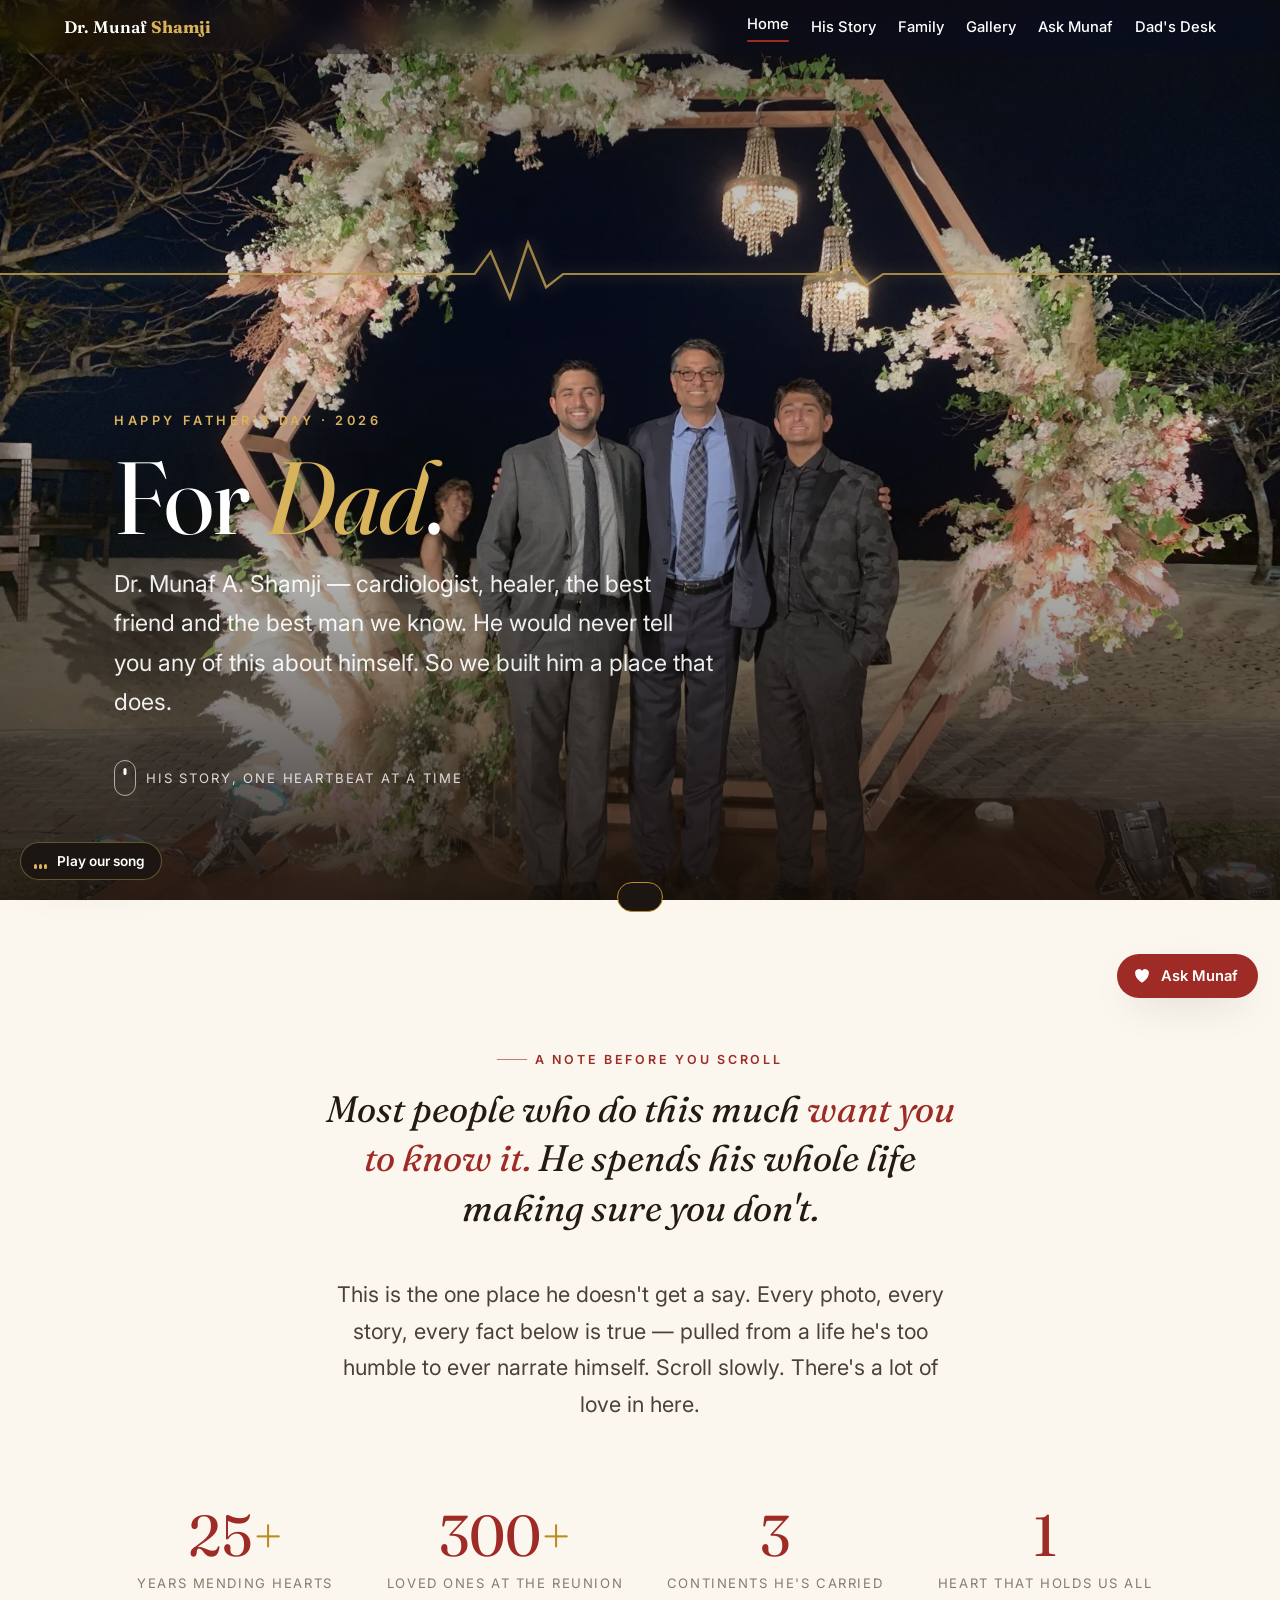
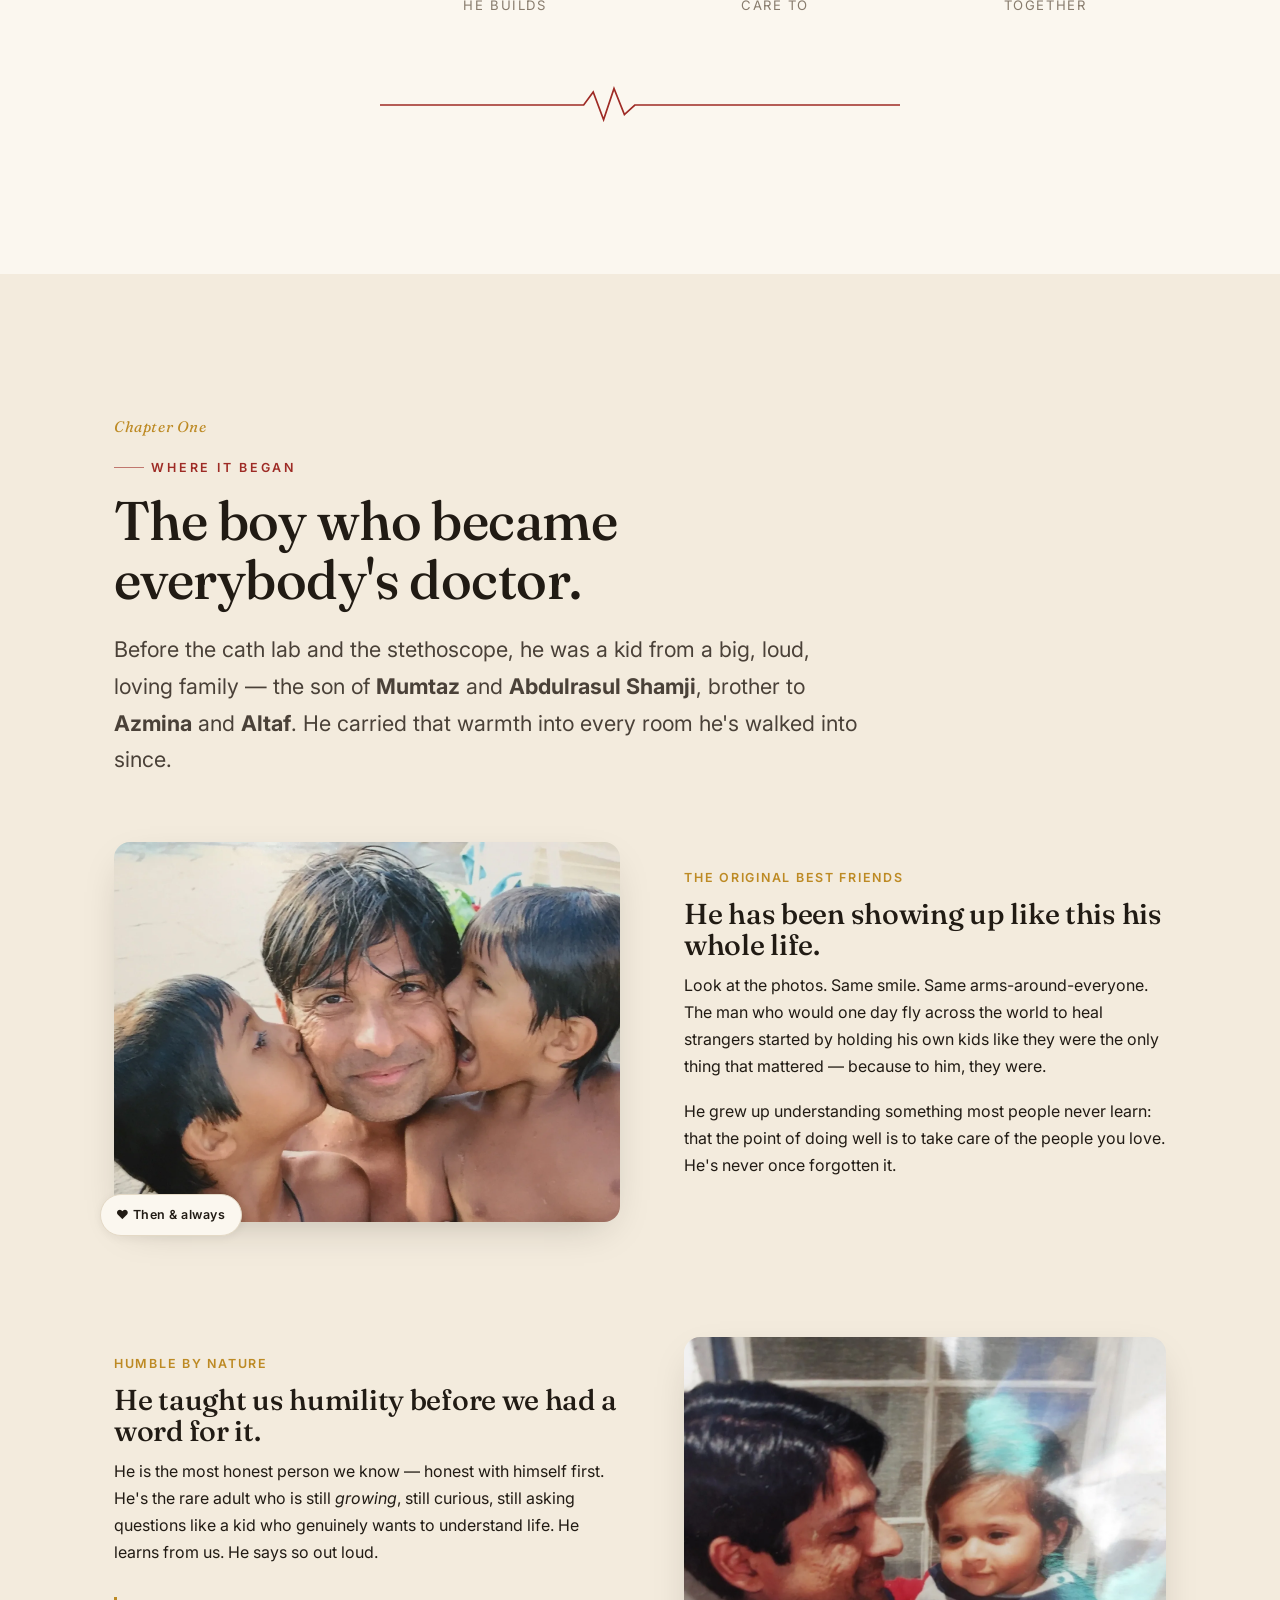
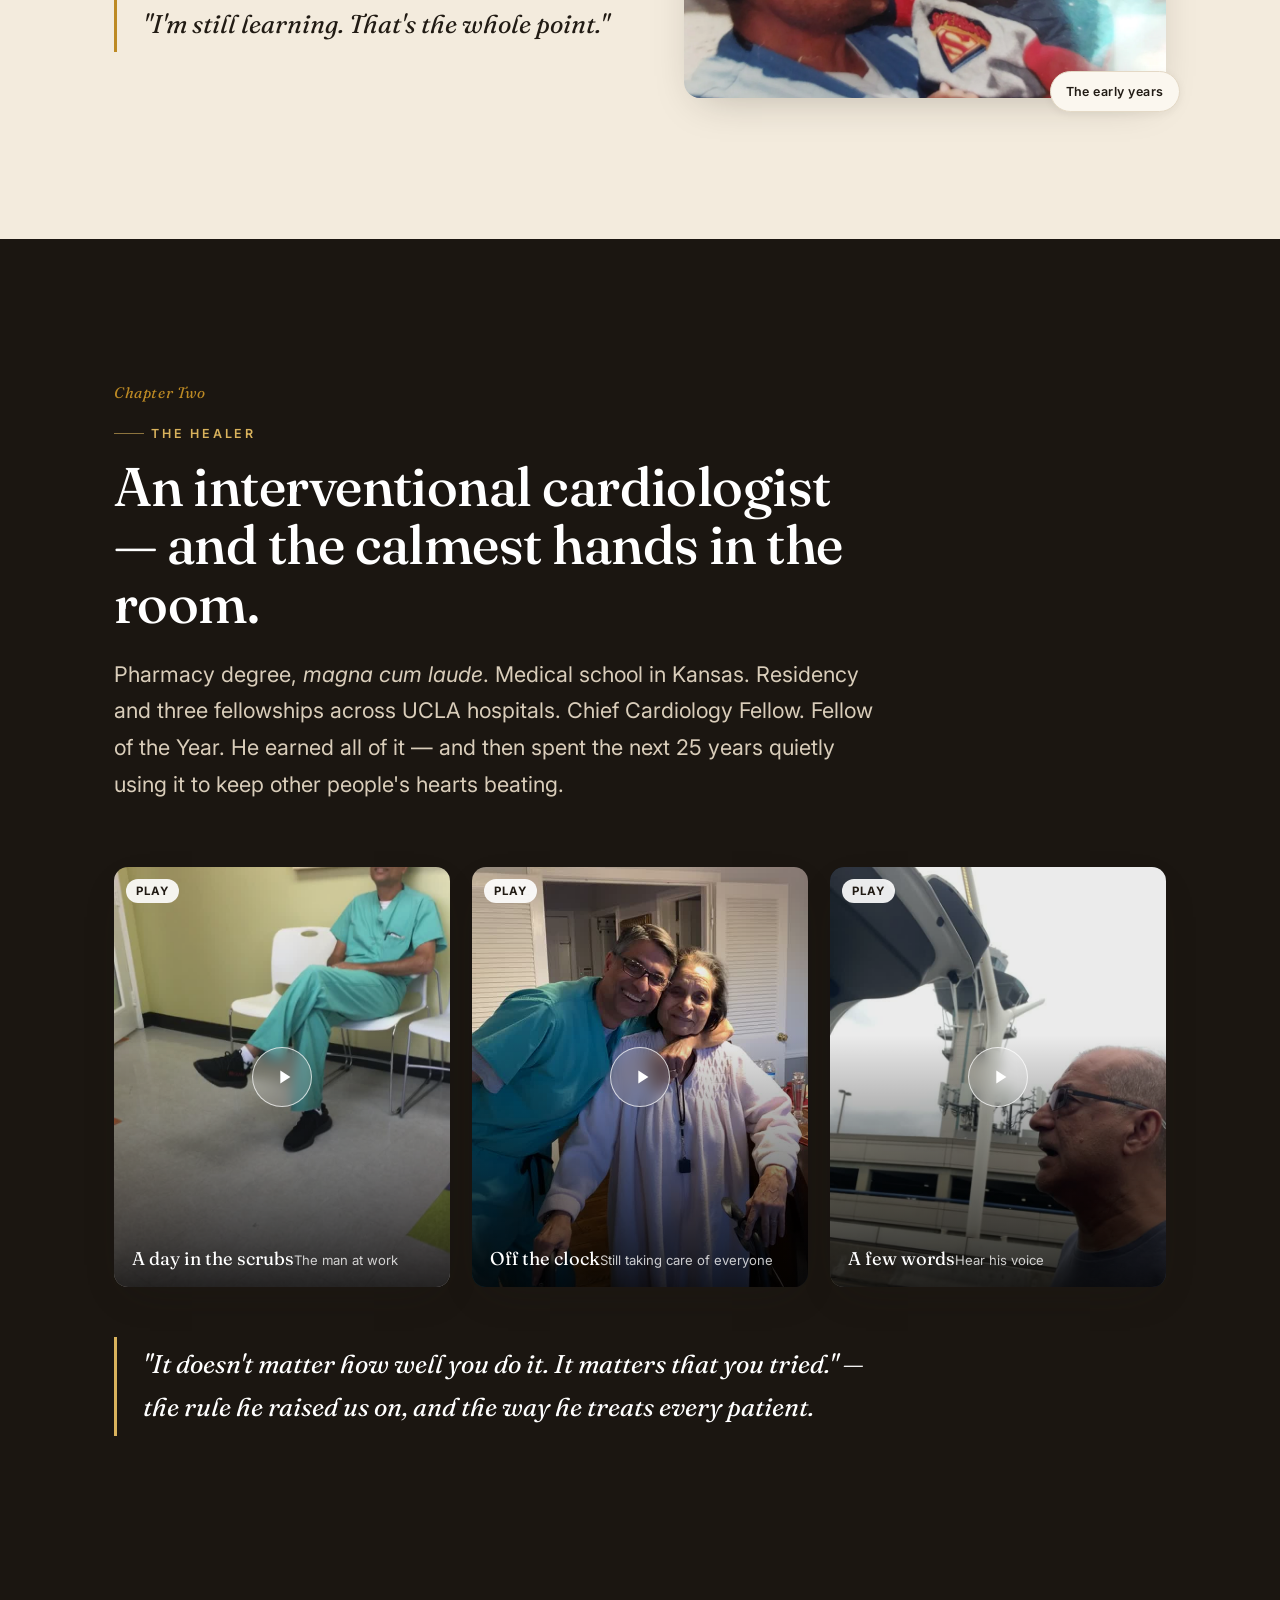
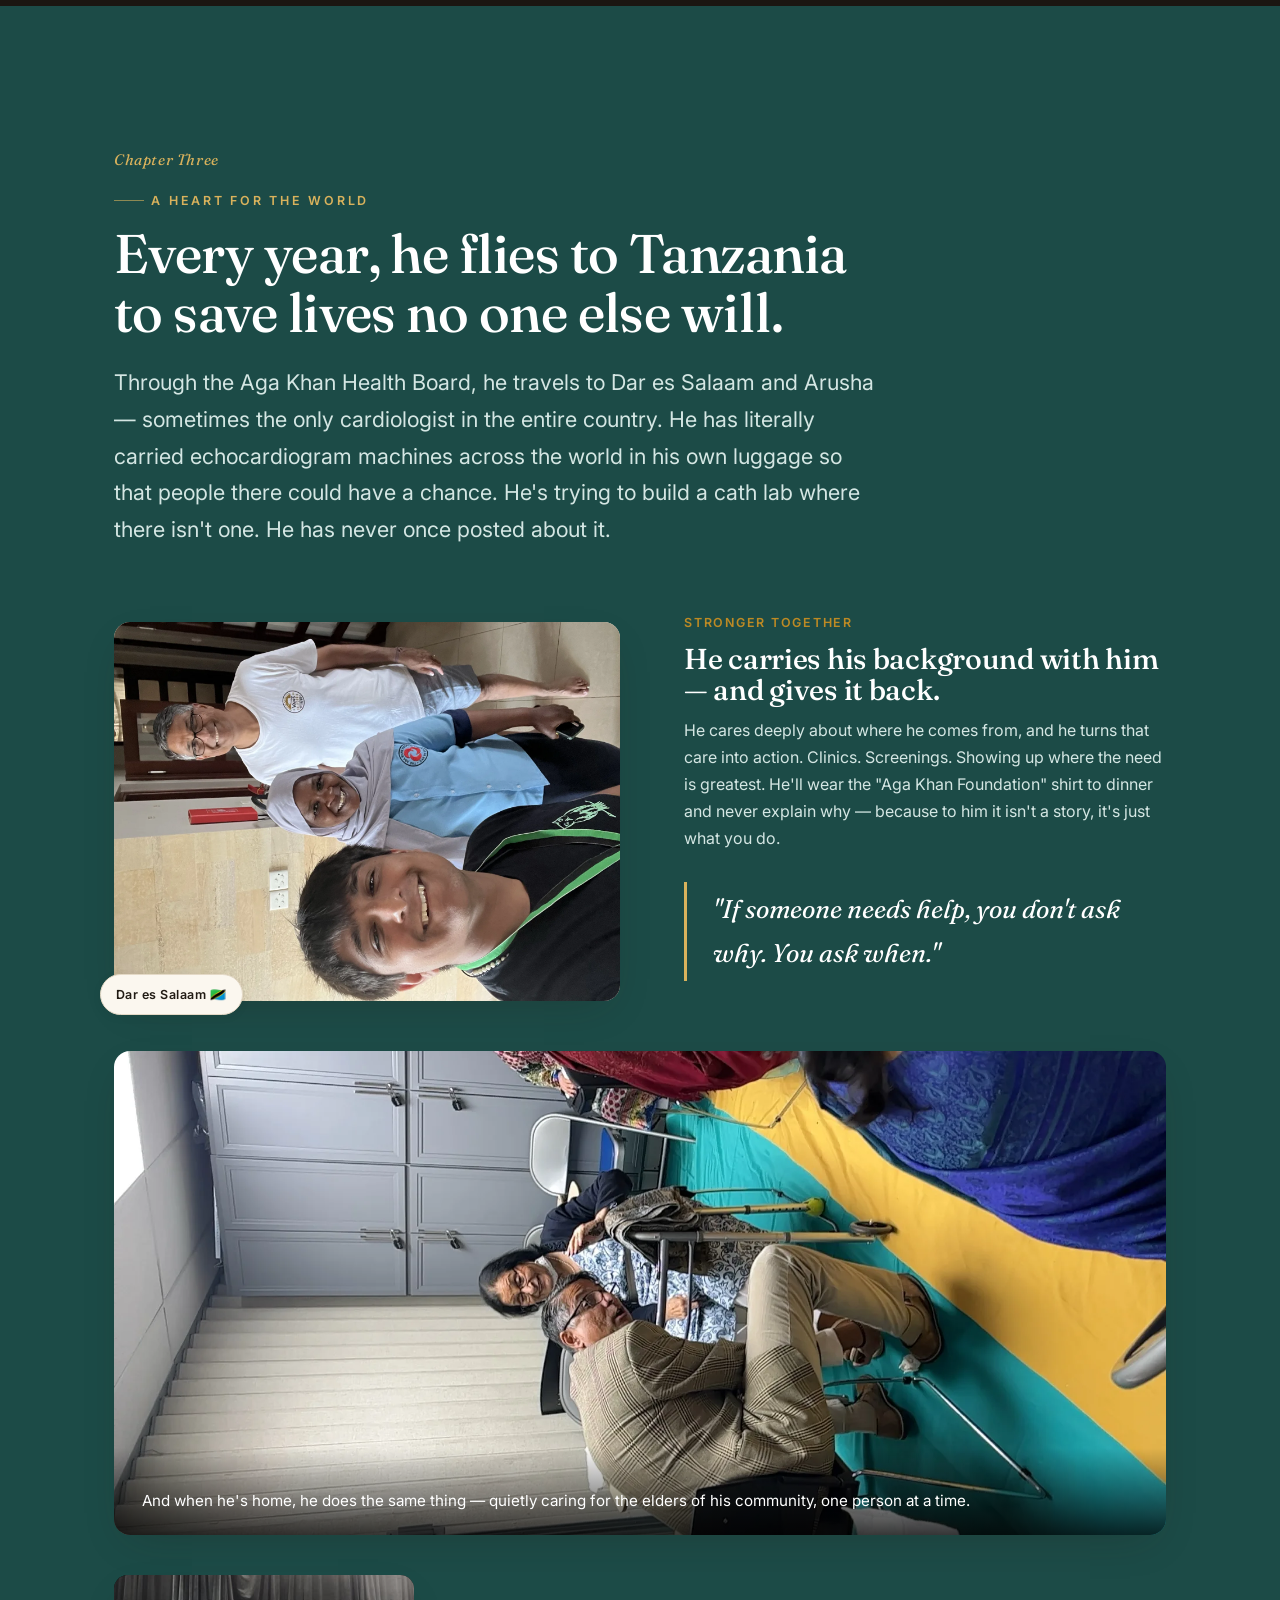
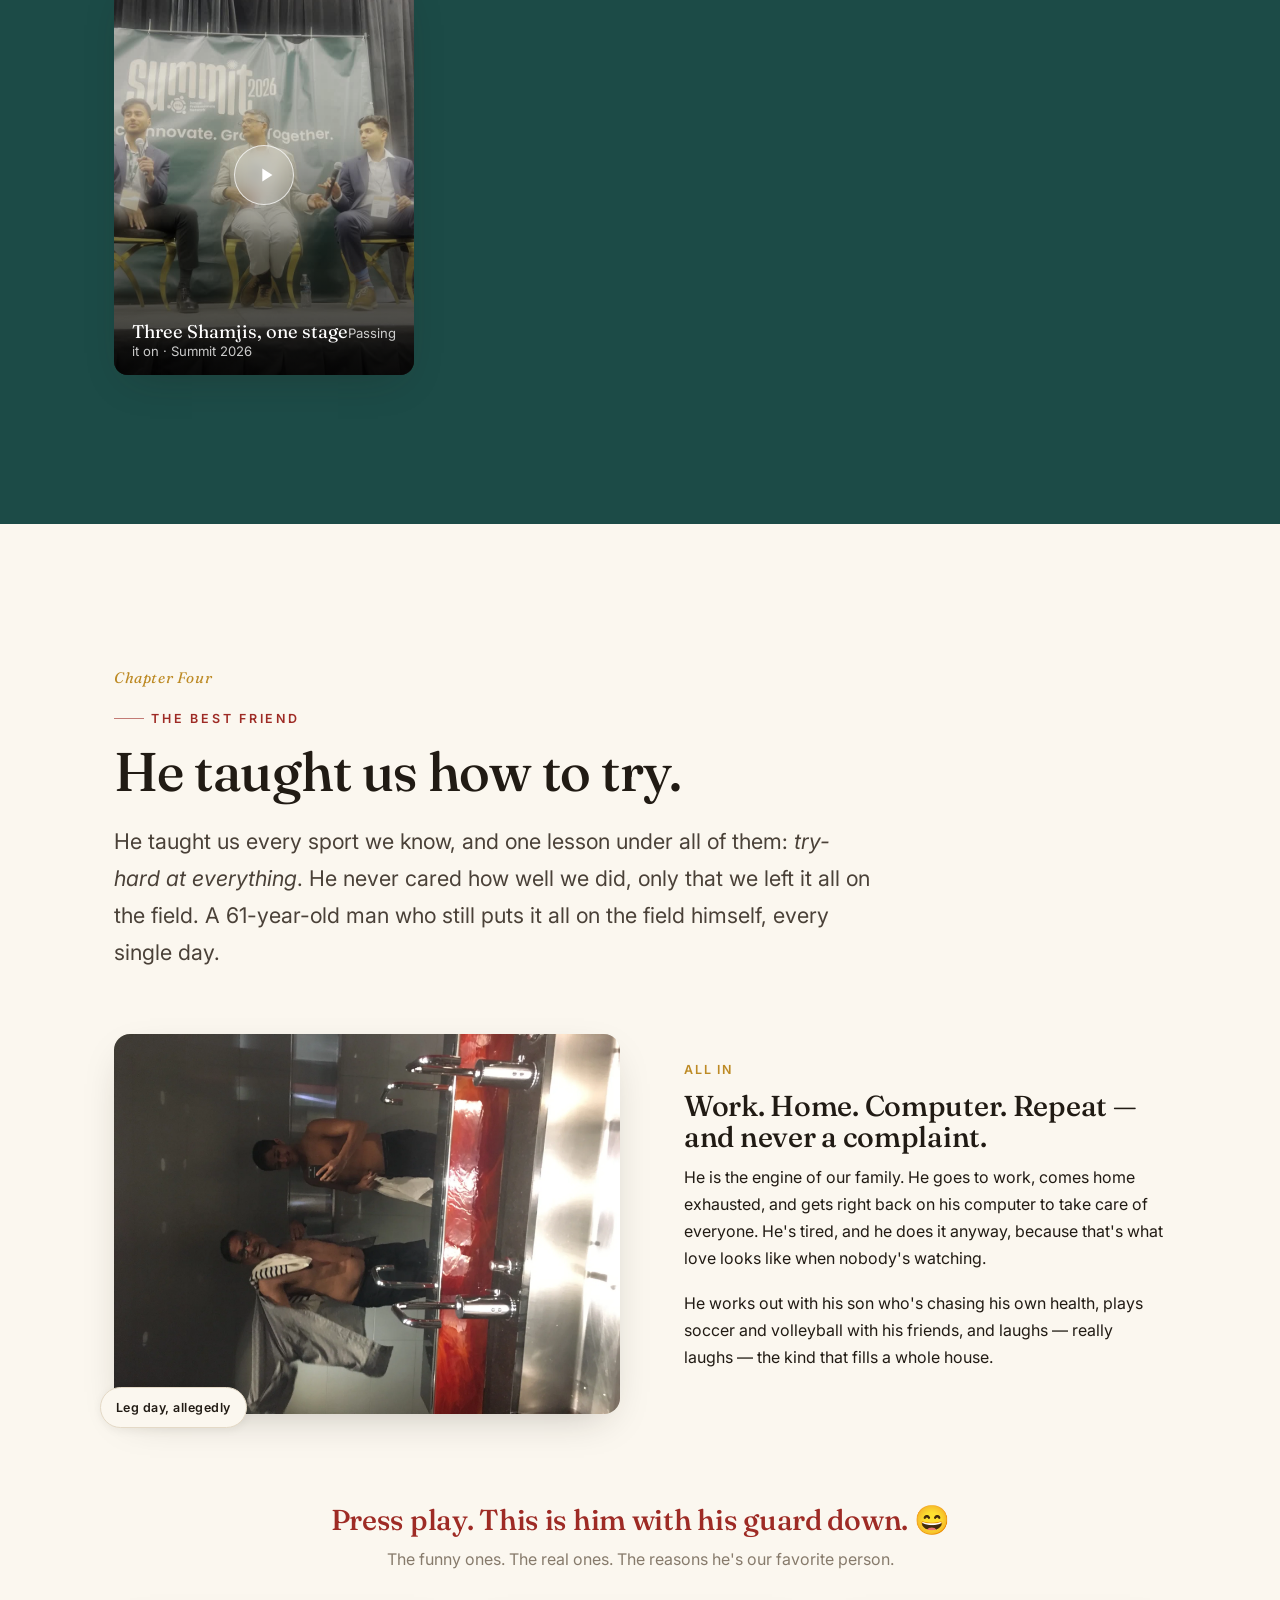
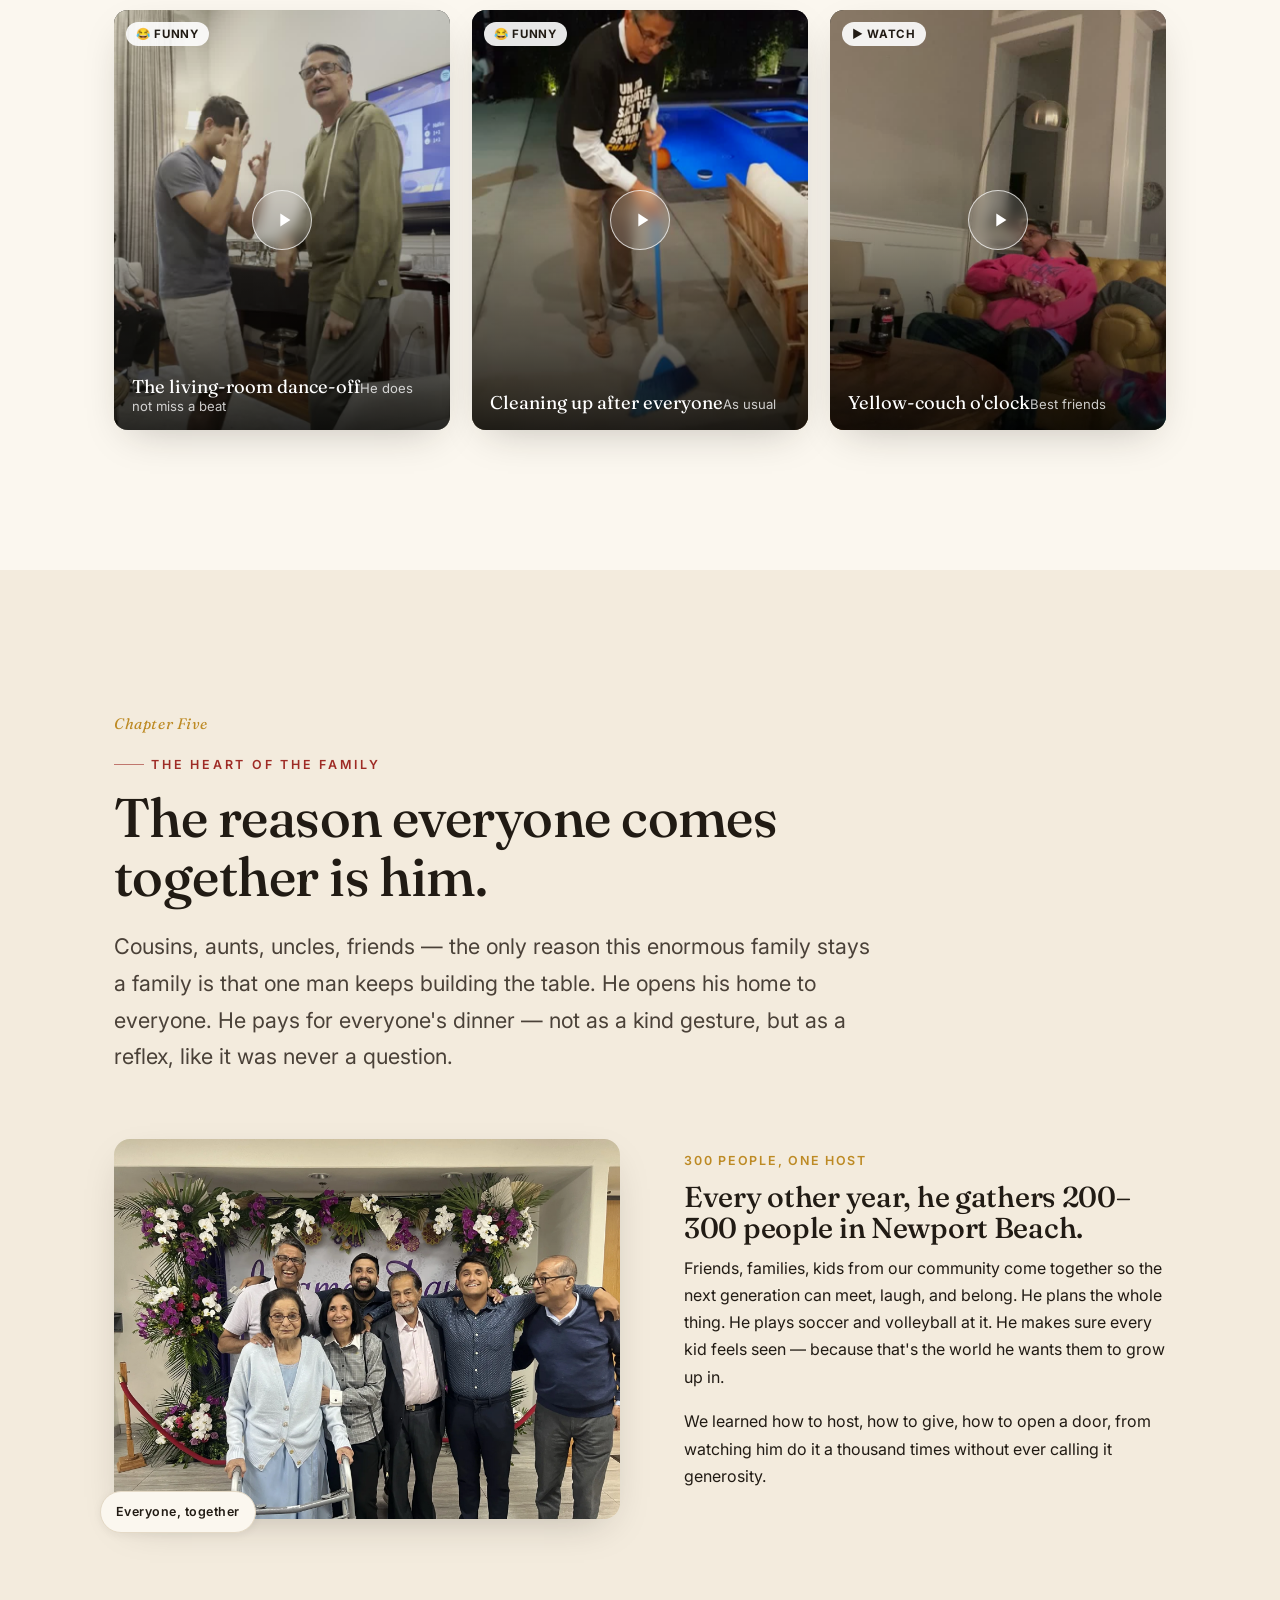
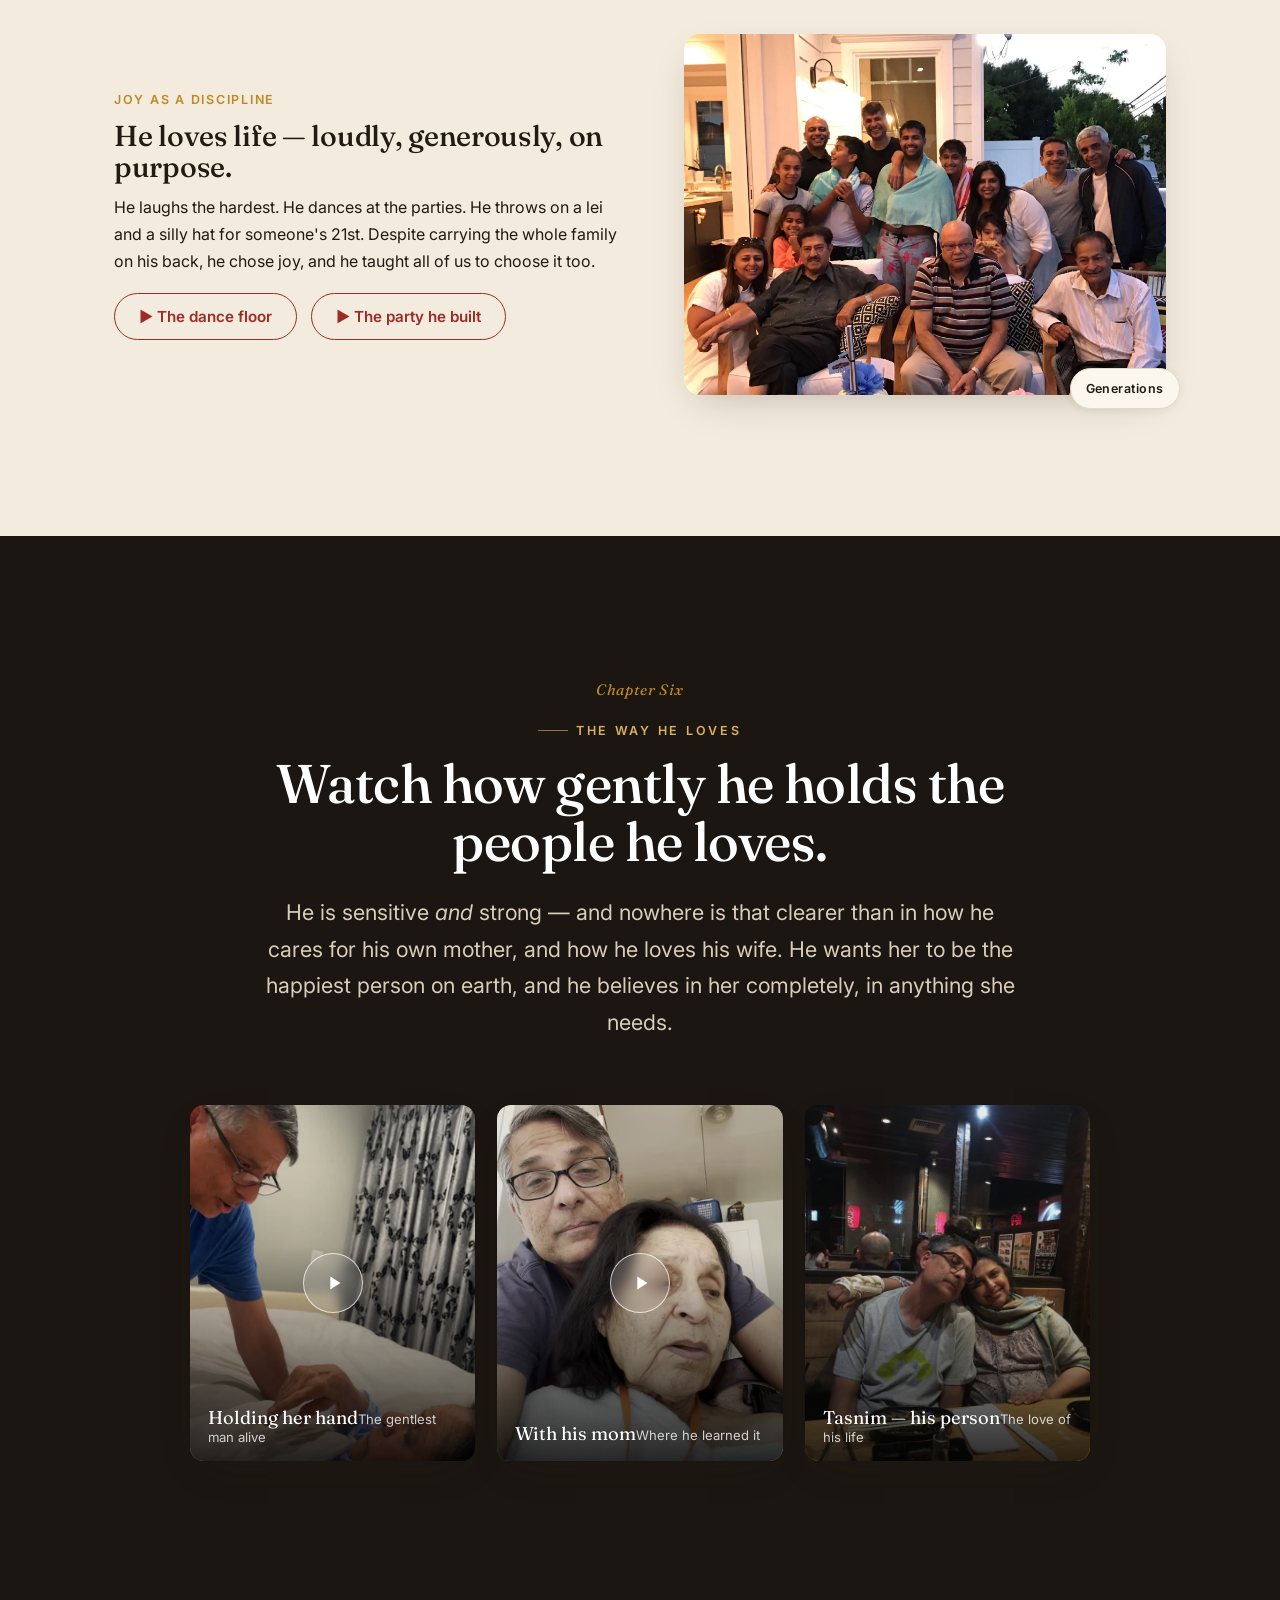
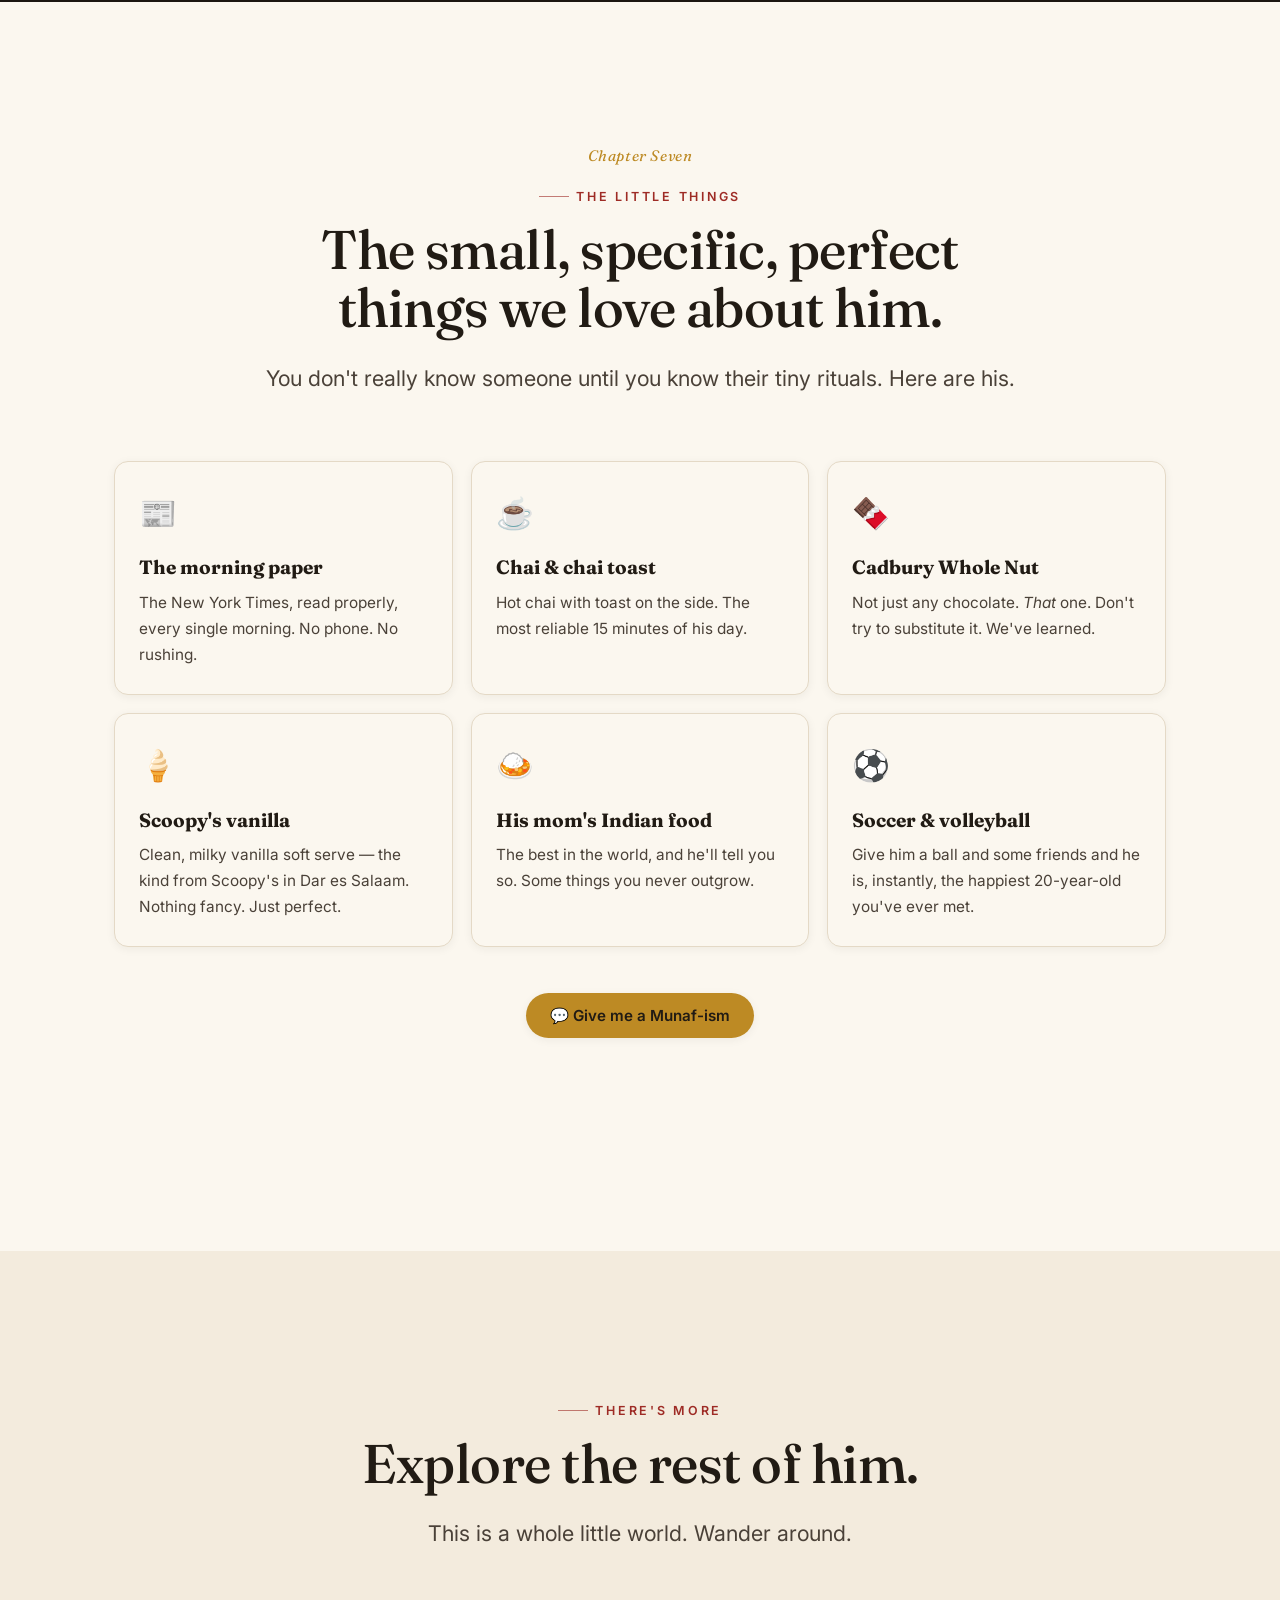
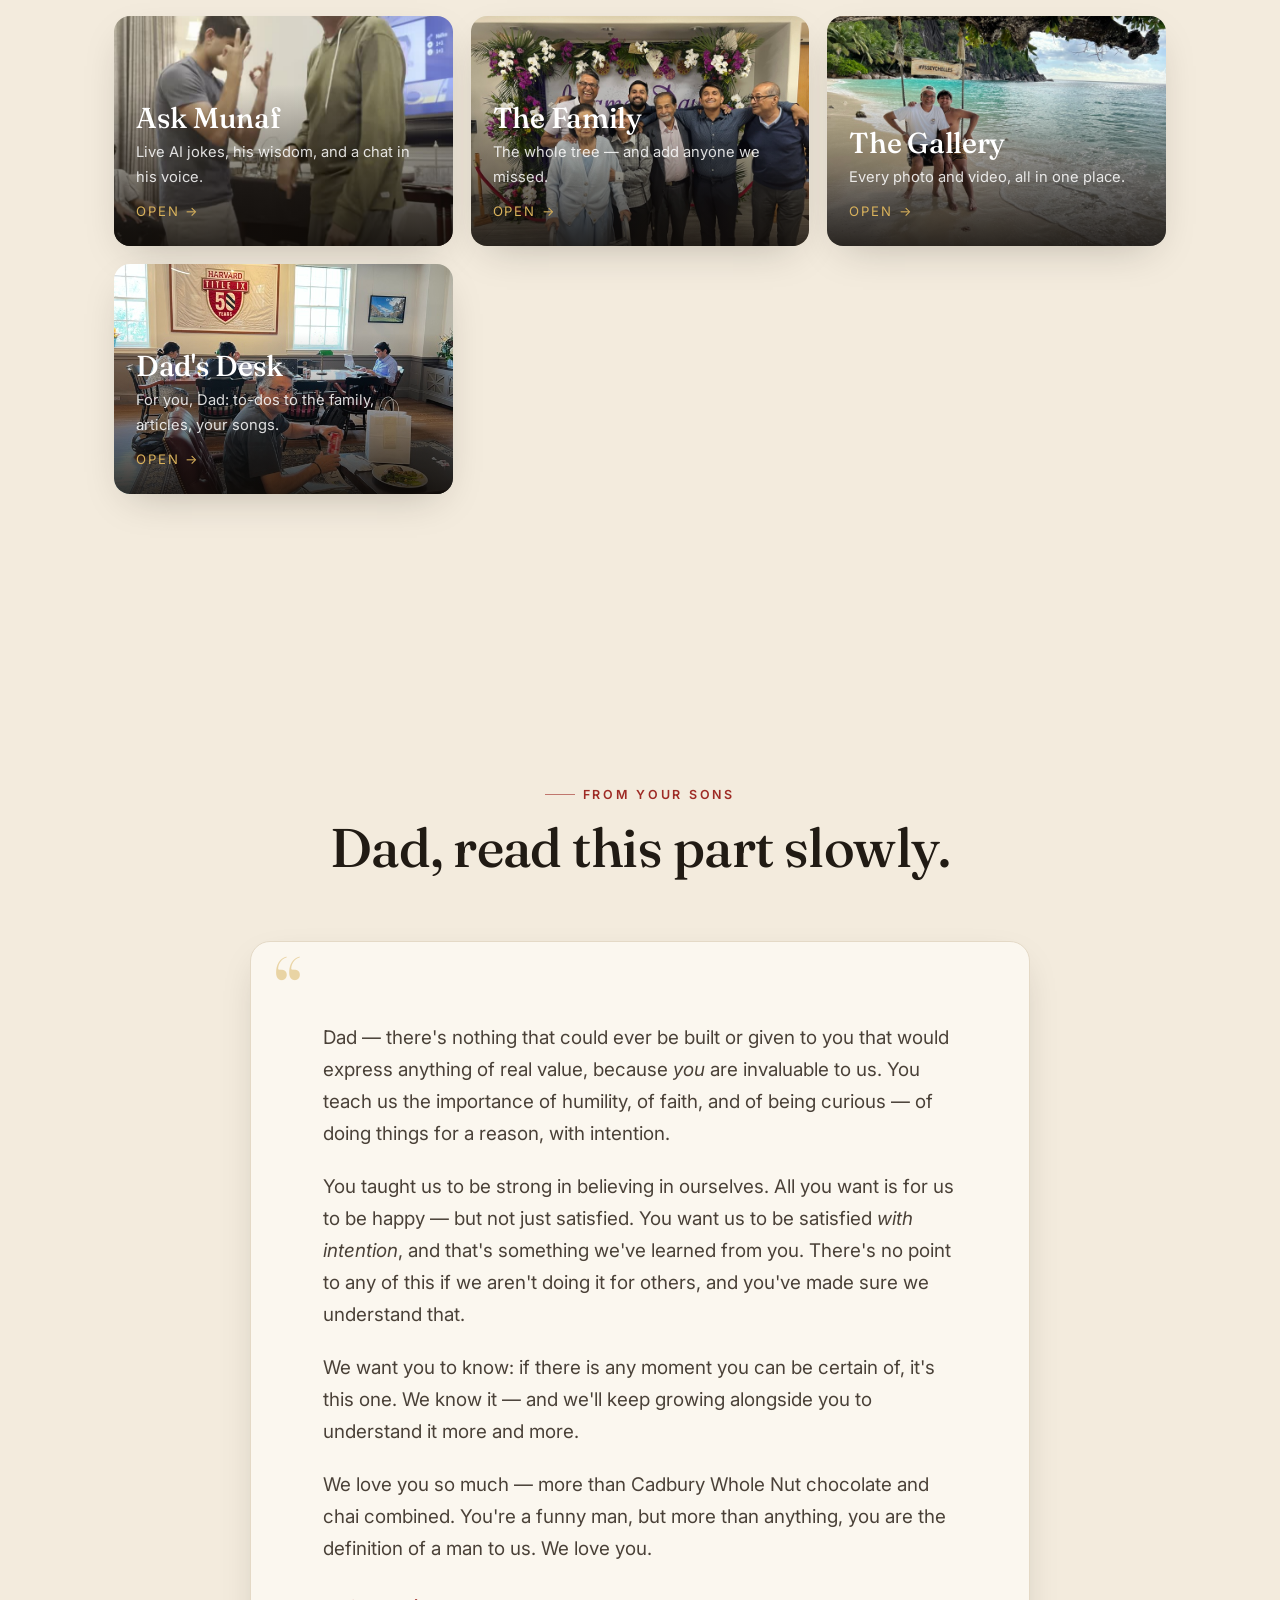
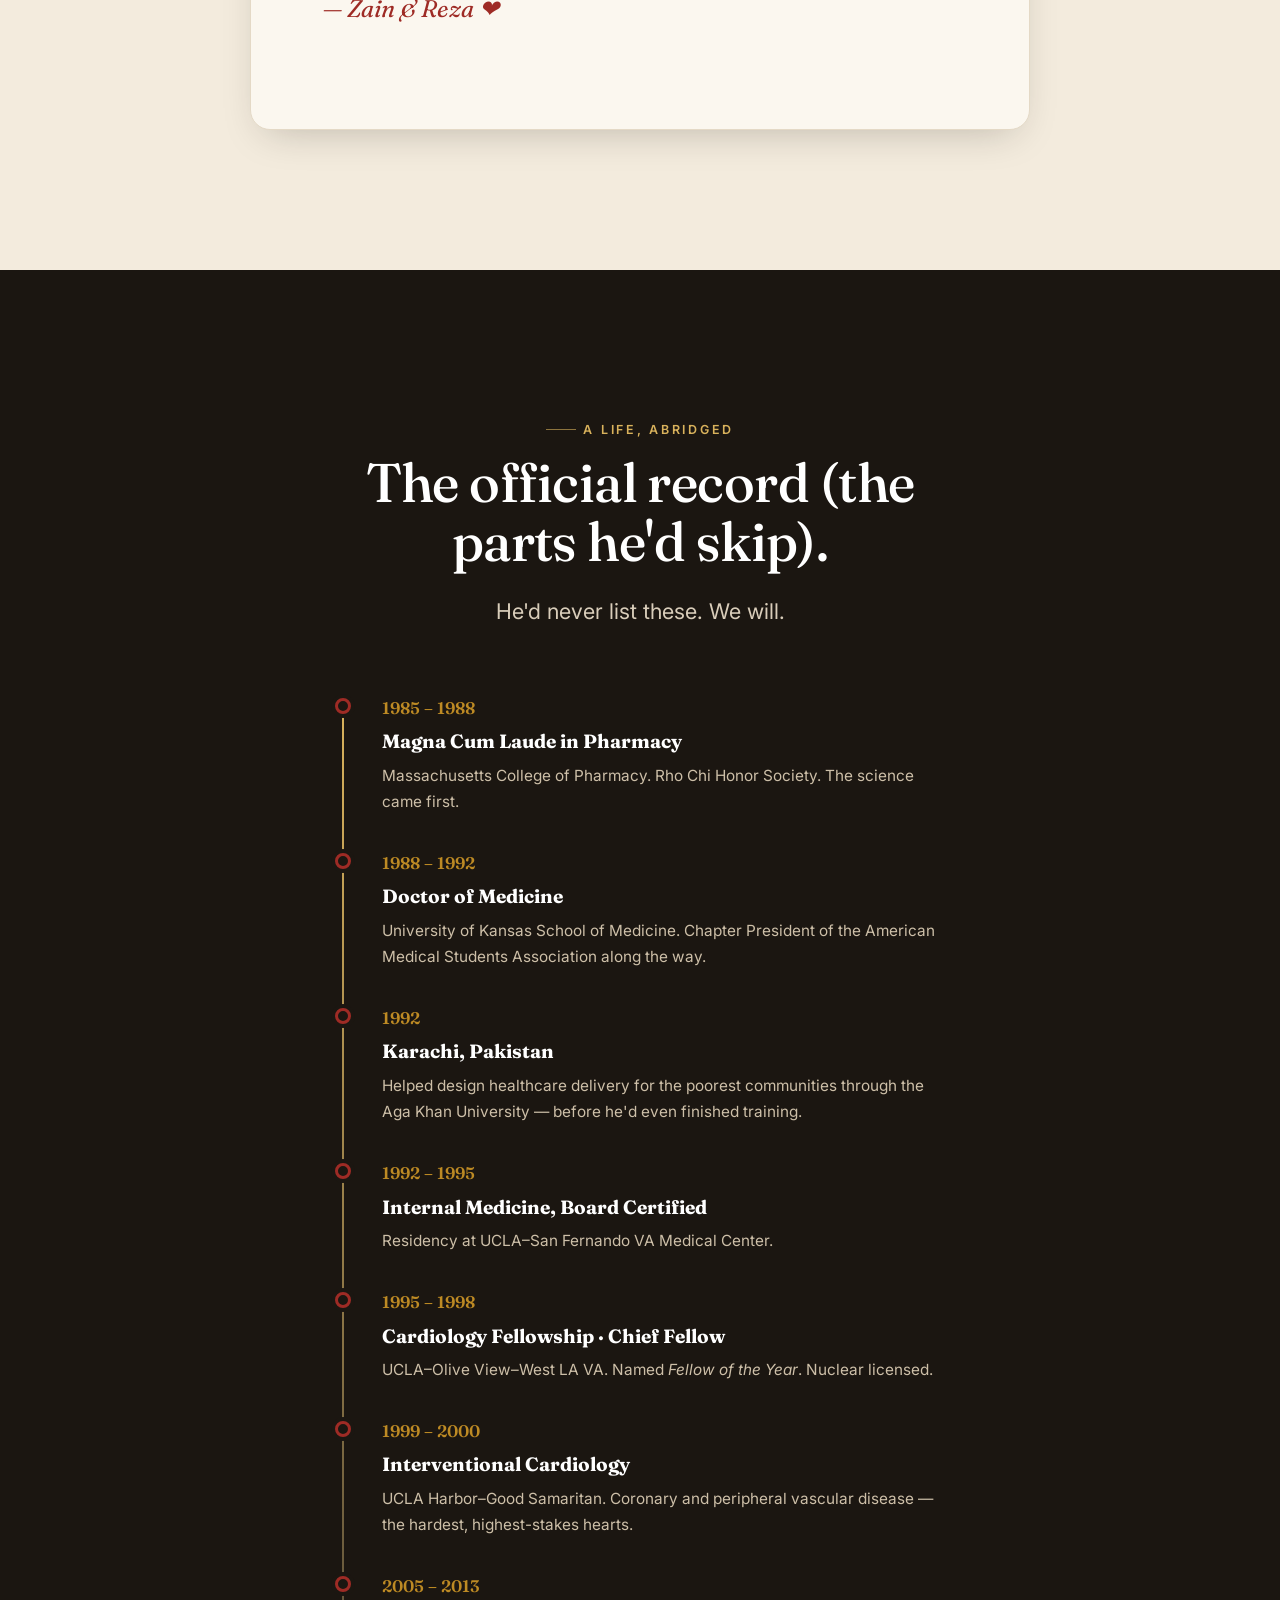
==== commit 0450ab07: "Reza's own letter; fix names (Azmina Kanji, Altaf Shamji); his real waiting-room joke; drop 'beta'; " ====
--- a/index.html
+++ b/index.html
@@ -89,7 +89,7 @@
       <span class="chapter-no">Chapter One</span>
       <span class="eyebrow">Where it began</span>
       <h2>The boy who became everybody's doctor.</h2>
-      <p class="lead">Before the cath lab and the stethoscope, he was a kid from a big, loud, loving family — the son of <strong>Mumtaz</strong> and <strong>Abdulrasul Shamji</strong>, brother to <strong>Zazmina</strong> and <strong>Alta</strong>. He carried that warmth into every room he's walked into since.</p>
+      <p class="lead">Before the cath lab and the stethoscope, he was a kid from a big, loud, loving family — the son of <strong>Mumtaz</strong> and <strong>Abdulrasul Shamji</strong>, brother to <strong>Azmina</strong> and <strong>Altaf</strong>. He carried that warmth into every room he's walked into since.</p>
     </div>
 
     <div class="story reveal">
@@ -396,10 +396,10 @@
     </div>
     <div class="letter__card reveal">
       <div class="letter__body">
-        <p>Dad — you have spent your entire life making other people's lives bigger and never once asking for credit. You taught us humility by living it. You taught us to try by trying harder than anyone, at an age when most people stop. You taught us that family isn't something you have, it's something you <em>build</em> — over and over, dinner after dinner, reunion after reunion.</p>
-        <p>You fly across the world to heal people who will never know your name. You hold your mother's hand. You love Mom the way everyone hopes to be loved. You laugh the loudest and you carry the most. And you do all of it like it's nothing, like it's just Tuesday.</p>
-        <p>You are the best person we know, and easily the best friend we have. Nobody ever makes things for you, because you're too busy making everything for everyone else. So we made this. It's permanent now. It lives on the internet at your own name, where it can't be deleted, the way your fingerprints are on every one of us.</p>
-        <p>Happy Father's Day. We love you more than chai and Cadbury Whole Nut combined — and you know that's saying something.</p>
+        <p>Dad — there's nothing that could ever be built or given to you that would express anything of real value, because <em>you</em> are invaluable to us. You teach us the importance of humility, of faith, and of being curious — of doing things for a reason, with intention.</p>
+        <p>You taught us to be strong in believing in ourselves. All you want is for us to be happy — but not just satisfied. You want us to be satisfied <em>with intention</em>, and that's something we've learned from you. There's no point to any of this if we aren't doing it for others, and you've made sure we understand that.</p>
+        <p>We want you to know: if there is any moment you can be certain of, it's this one. We know it — and we'll keep growing alongside you to understand it more and more.</p>
+        <p>We love you so much — more than Cadbury Whole Nut chocolate and chai combined. You're a funny man, but more than anything, you are the definition of a man to us. We love you.</p>
         <p class="letter__sign">— Zain &amp; Reza ❤</p>
       </div>
     </div>
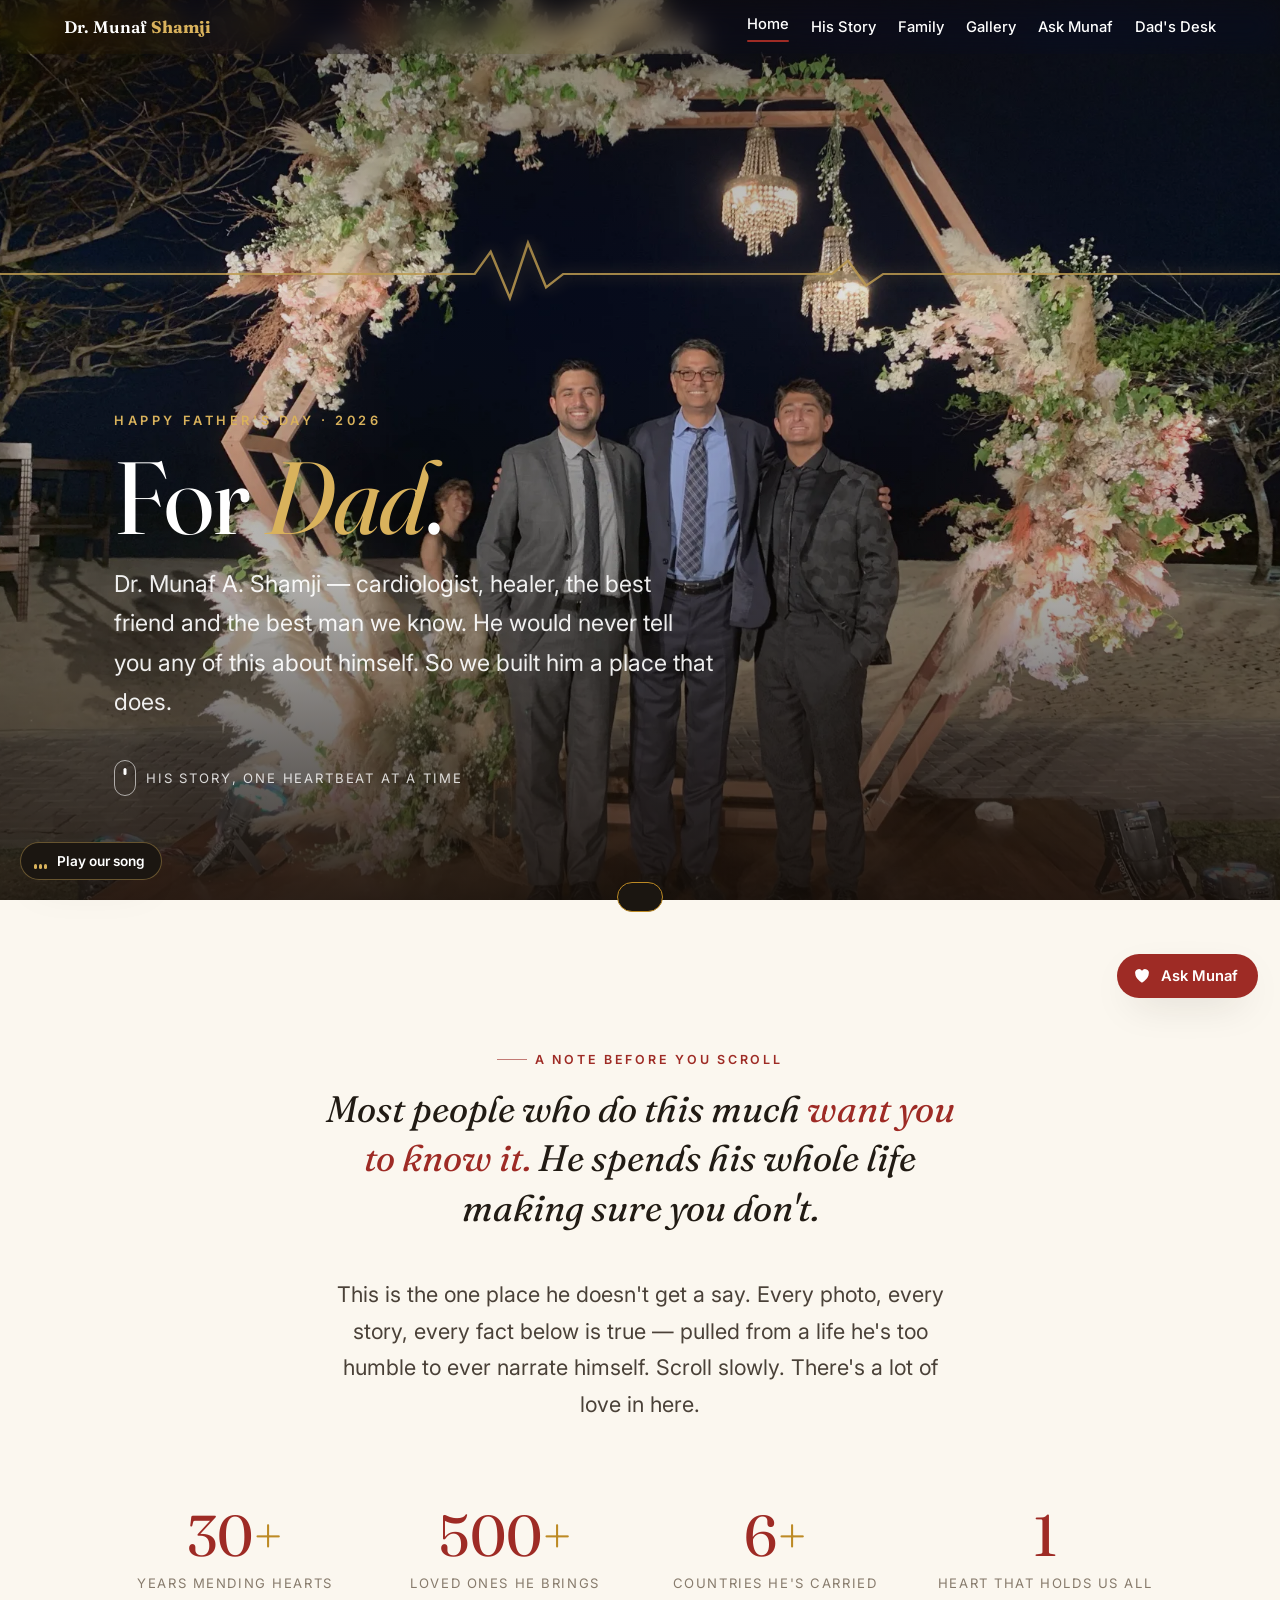
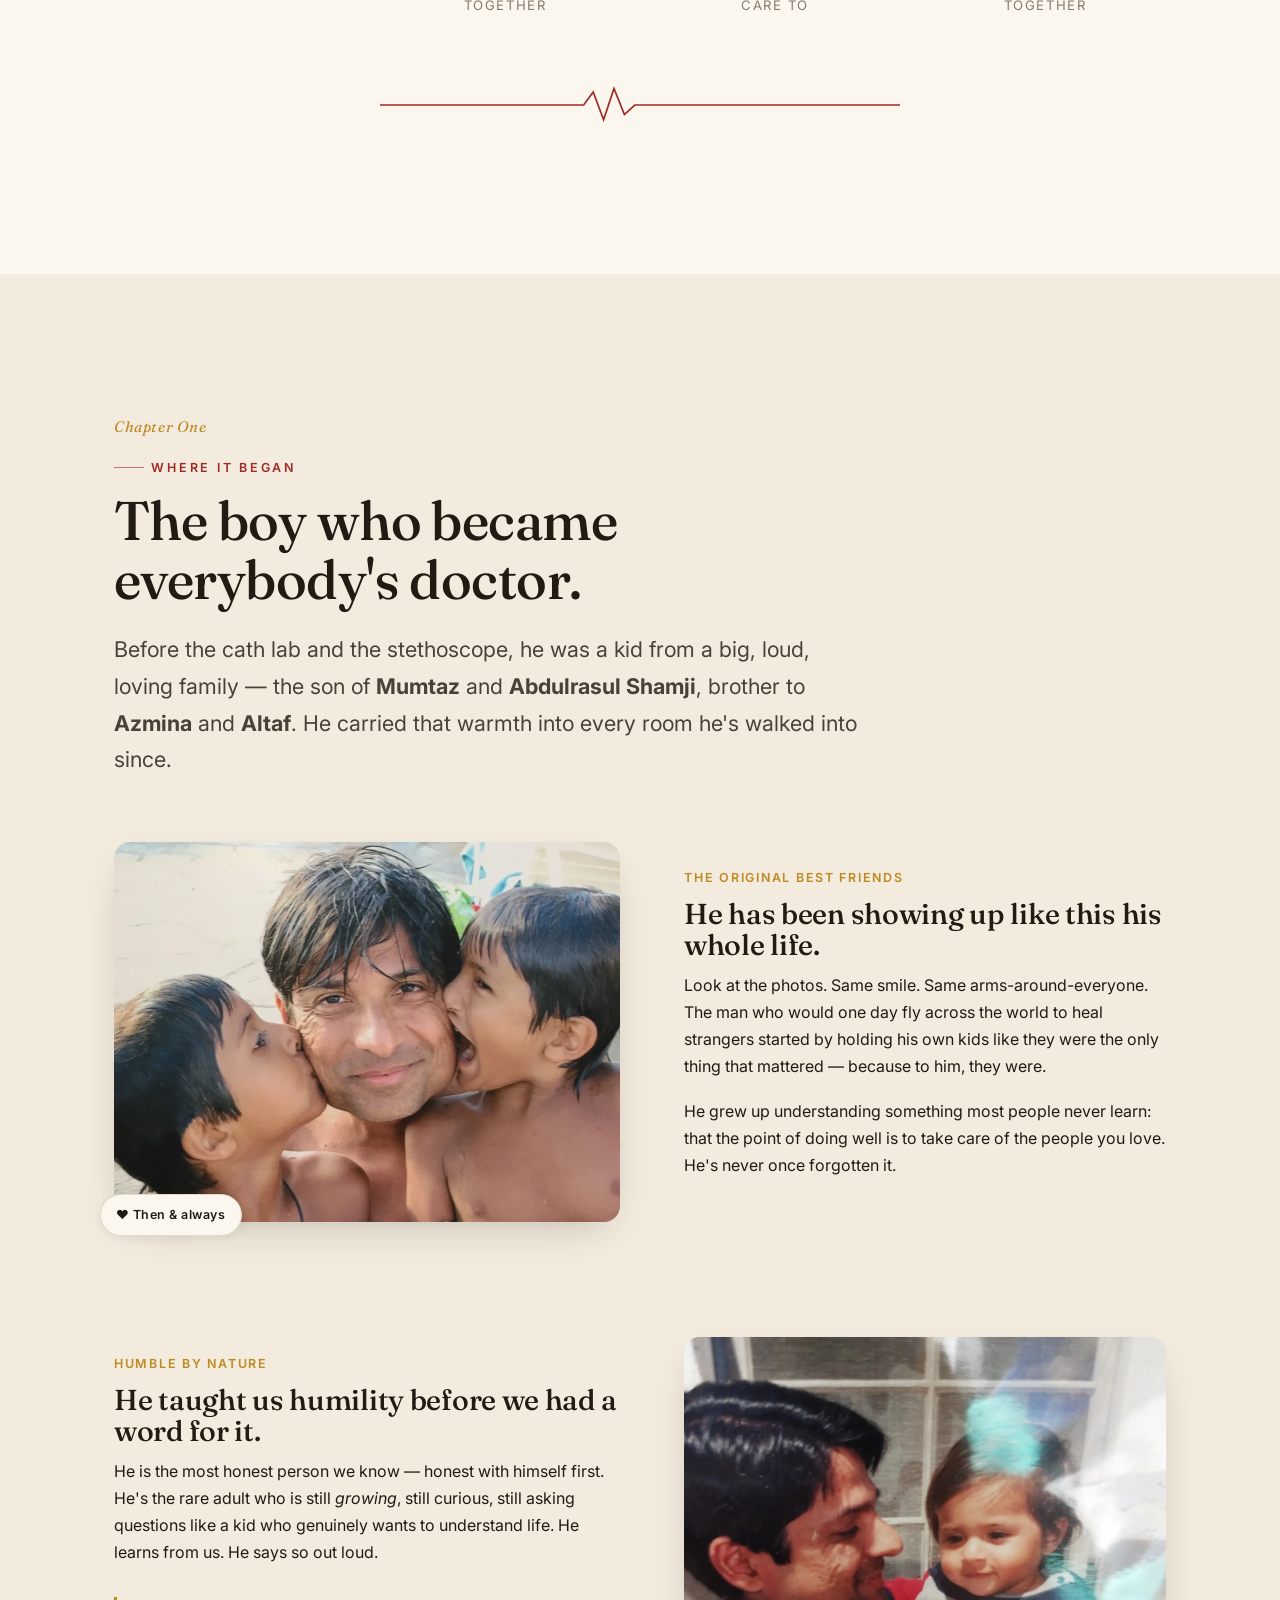
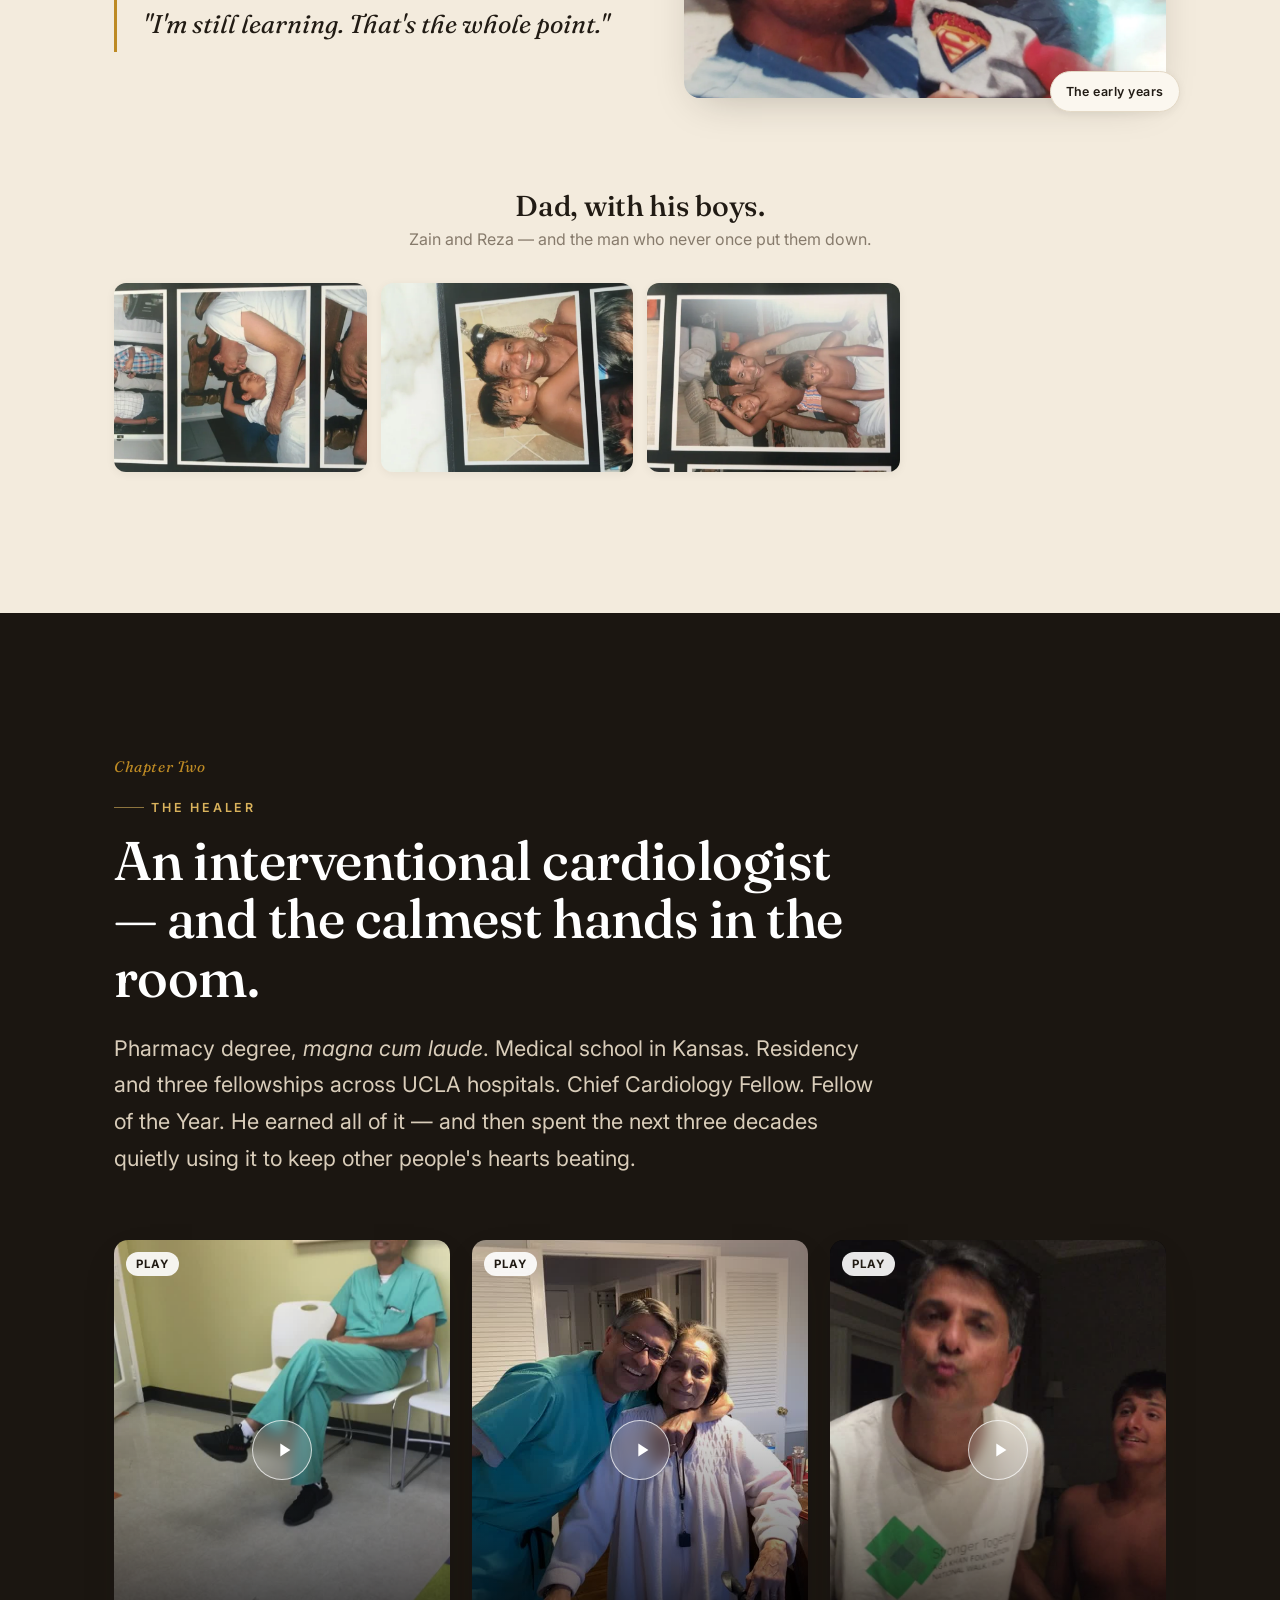
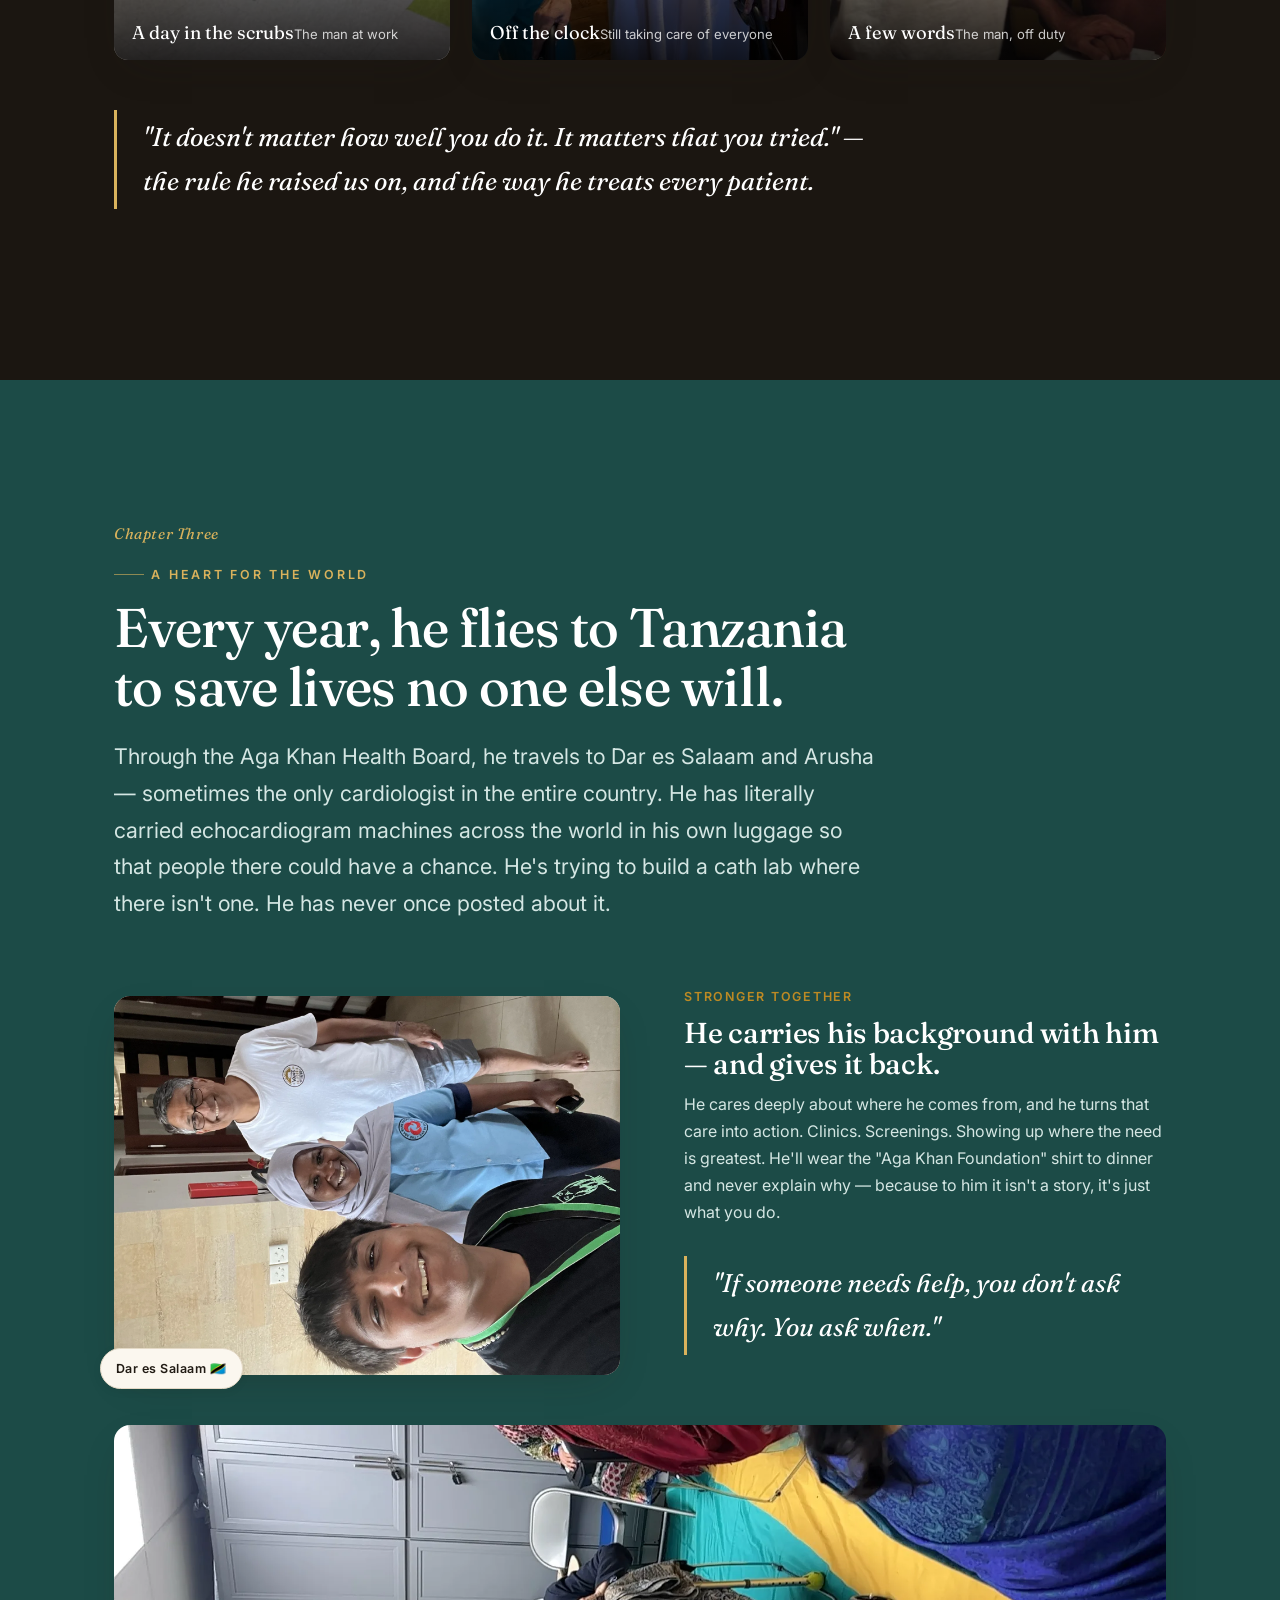
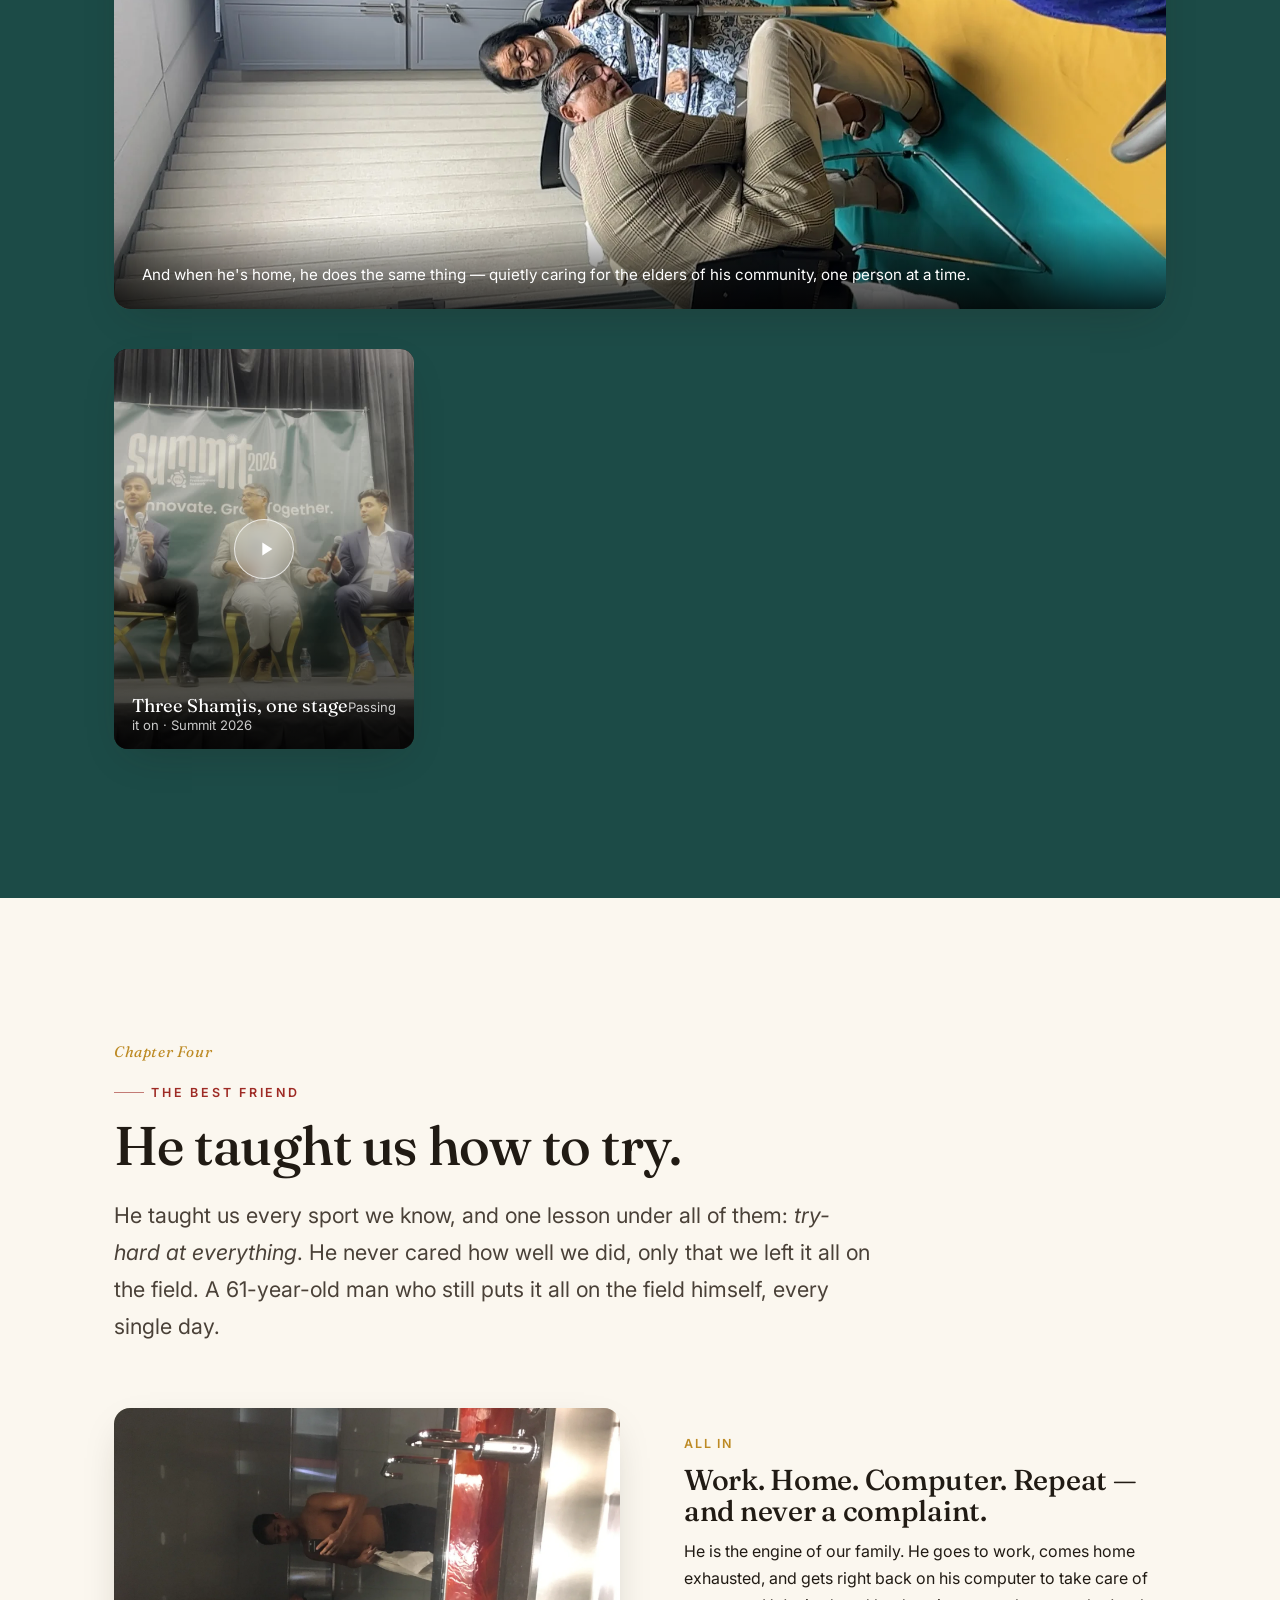
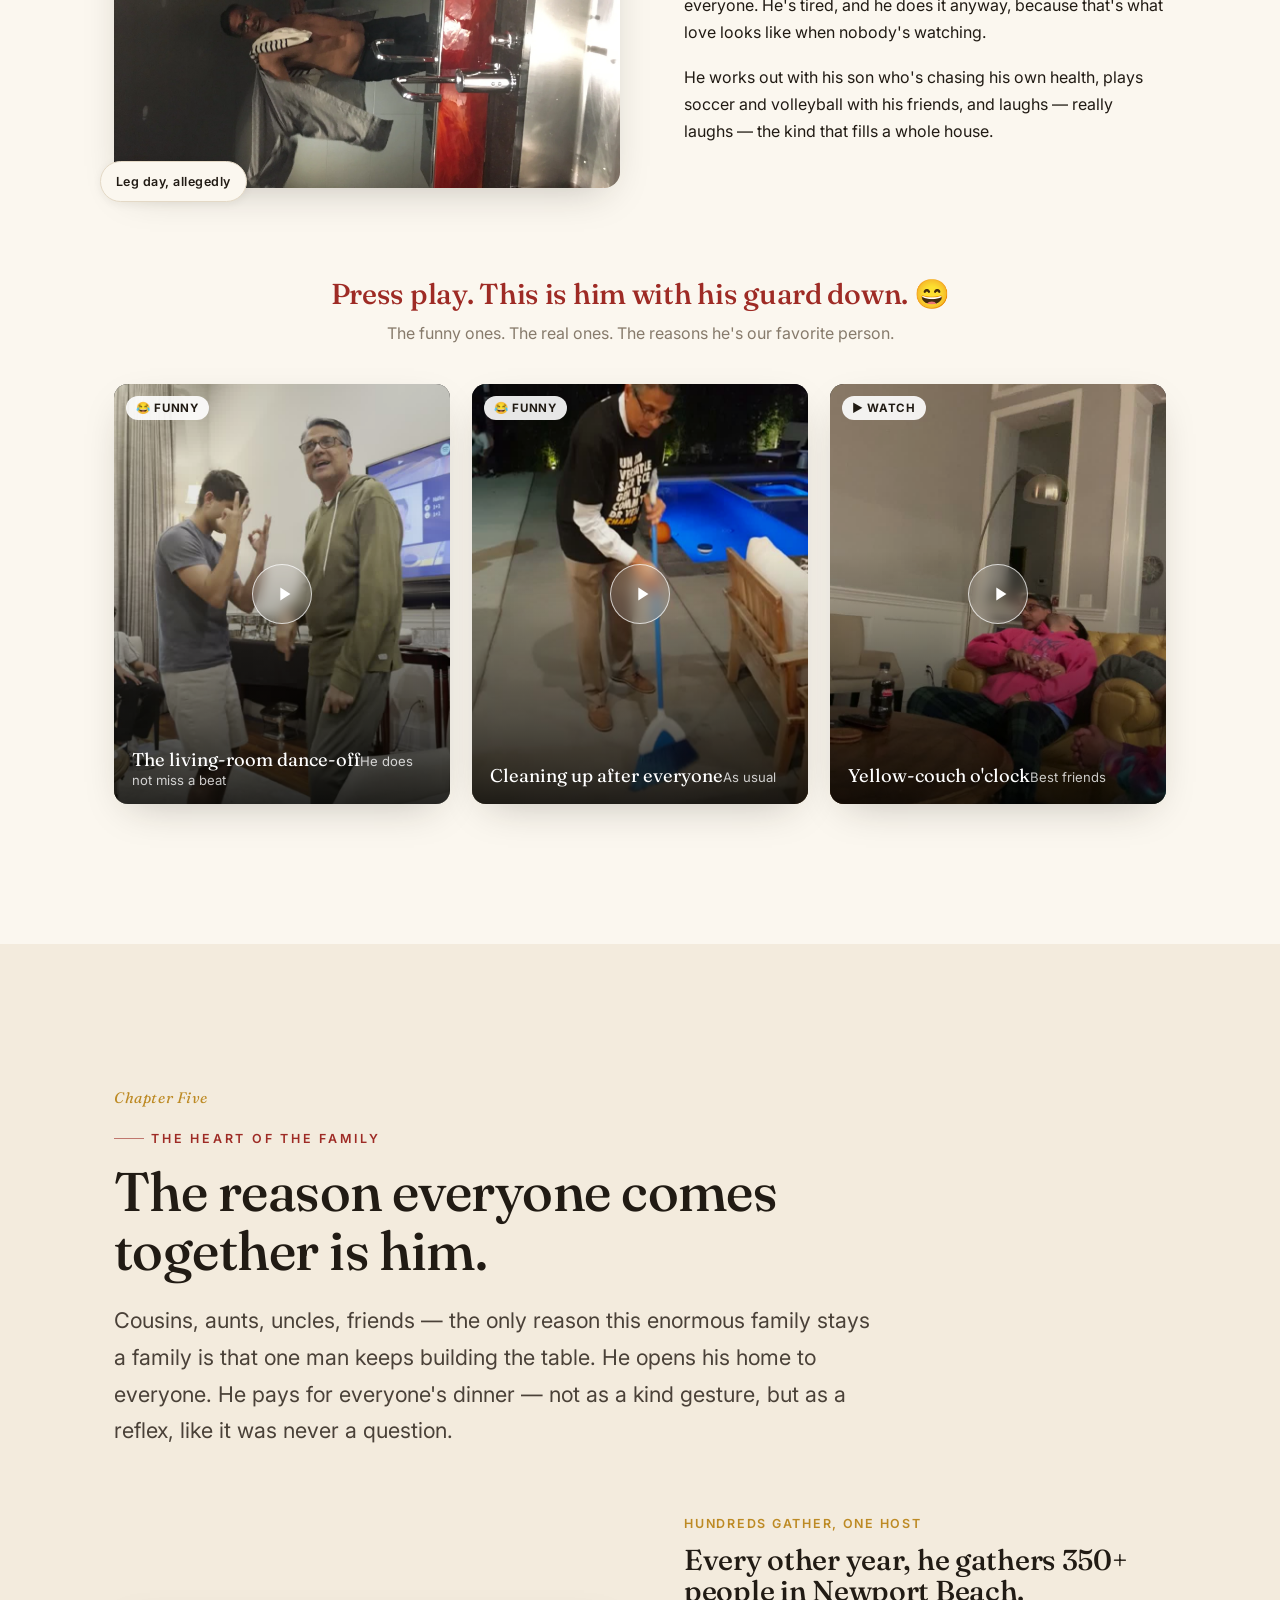
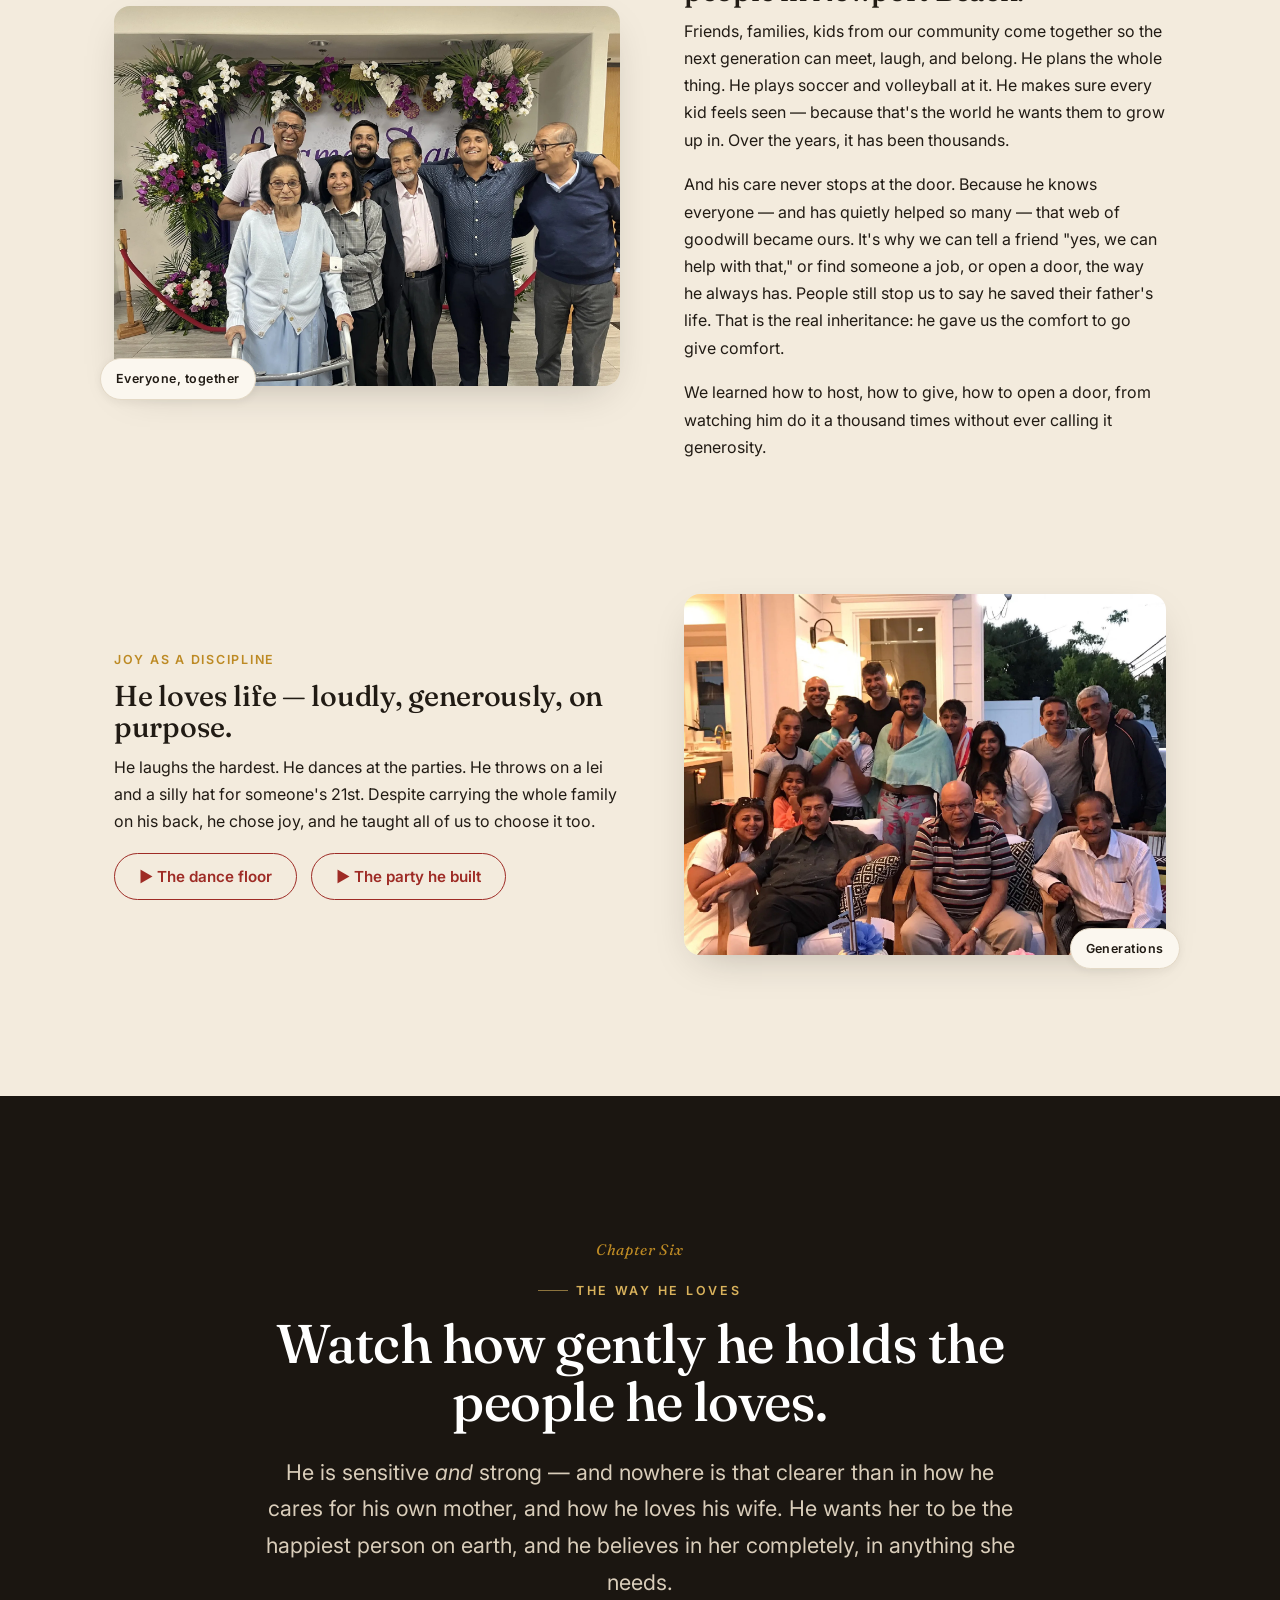
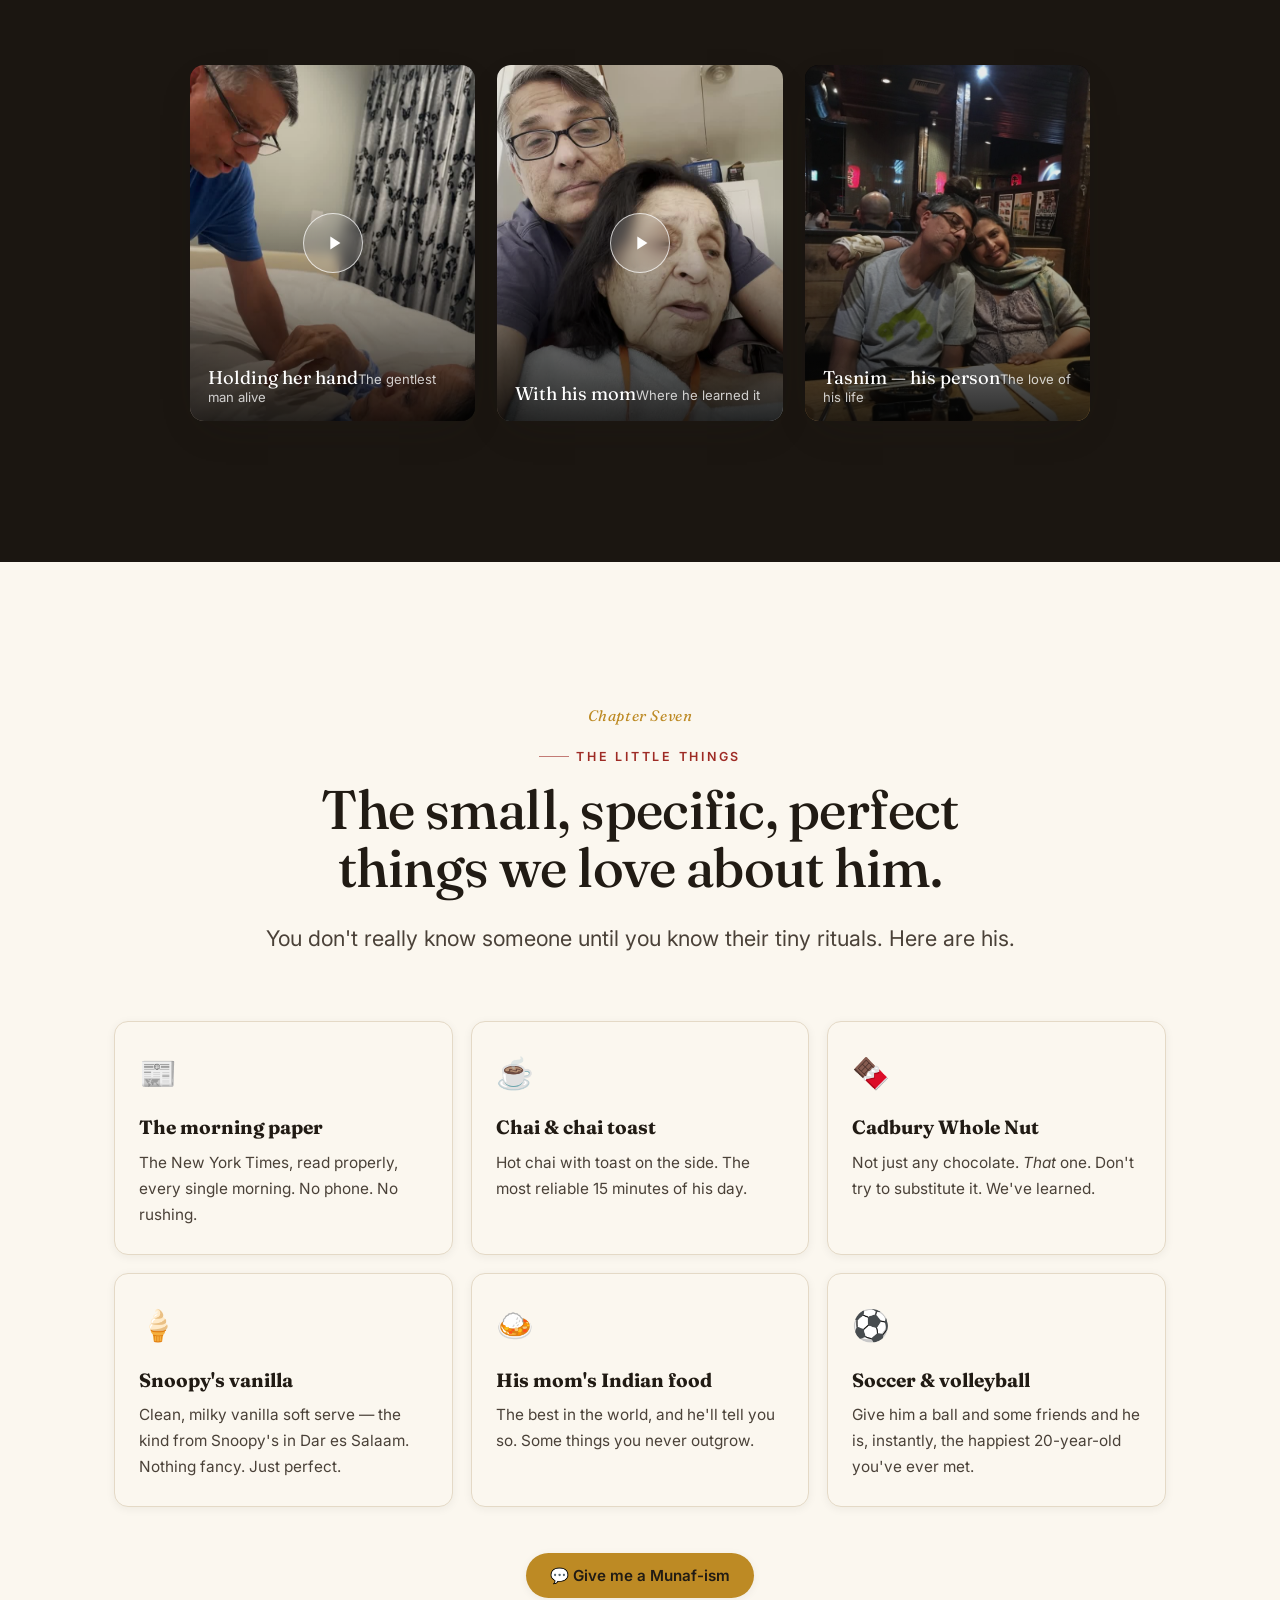
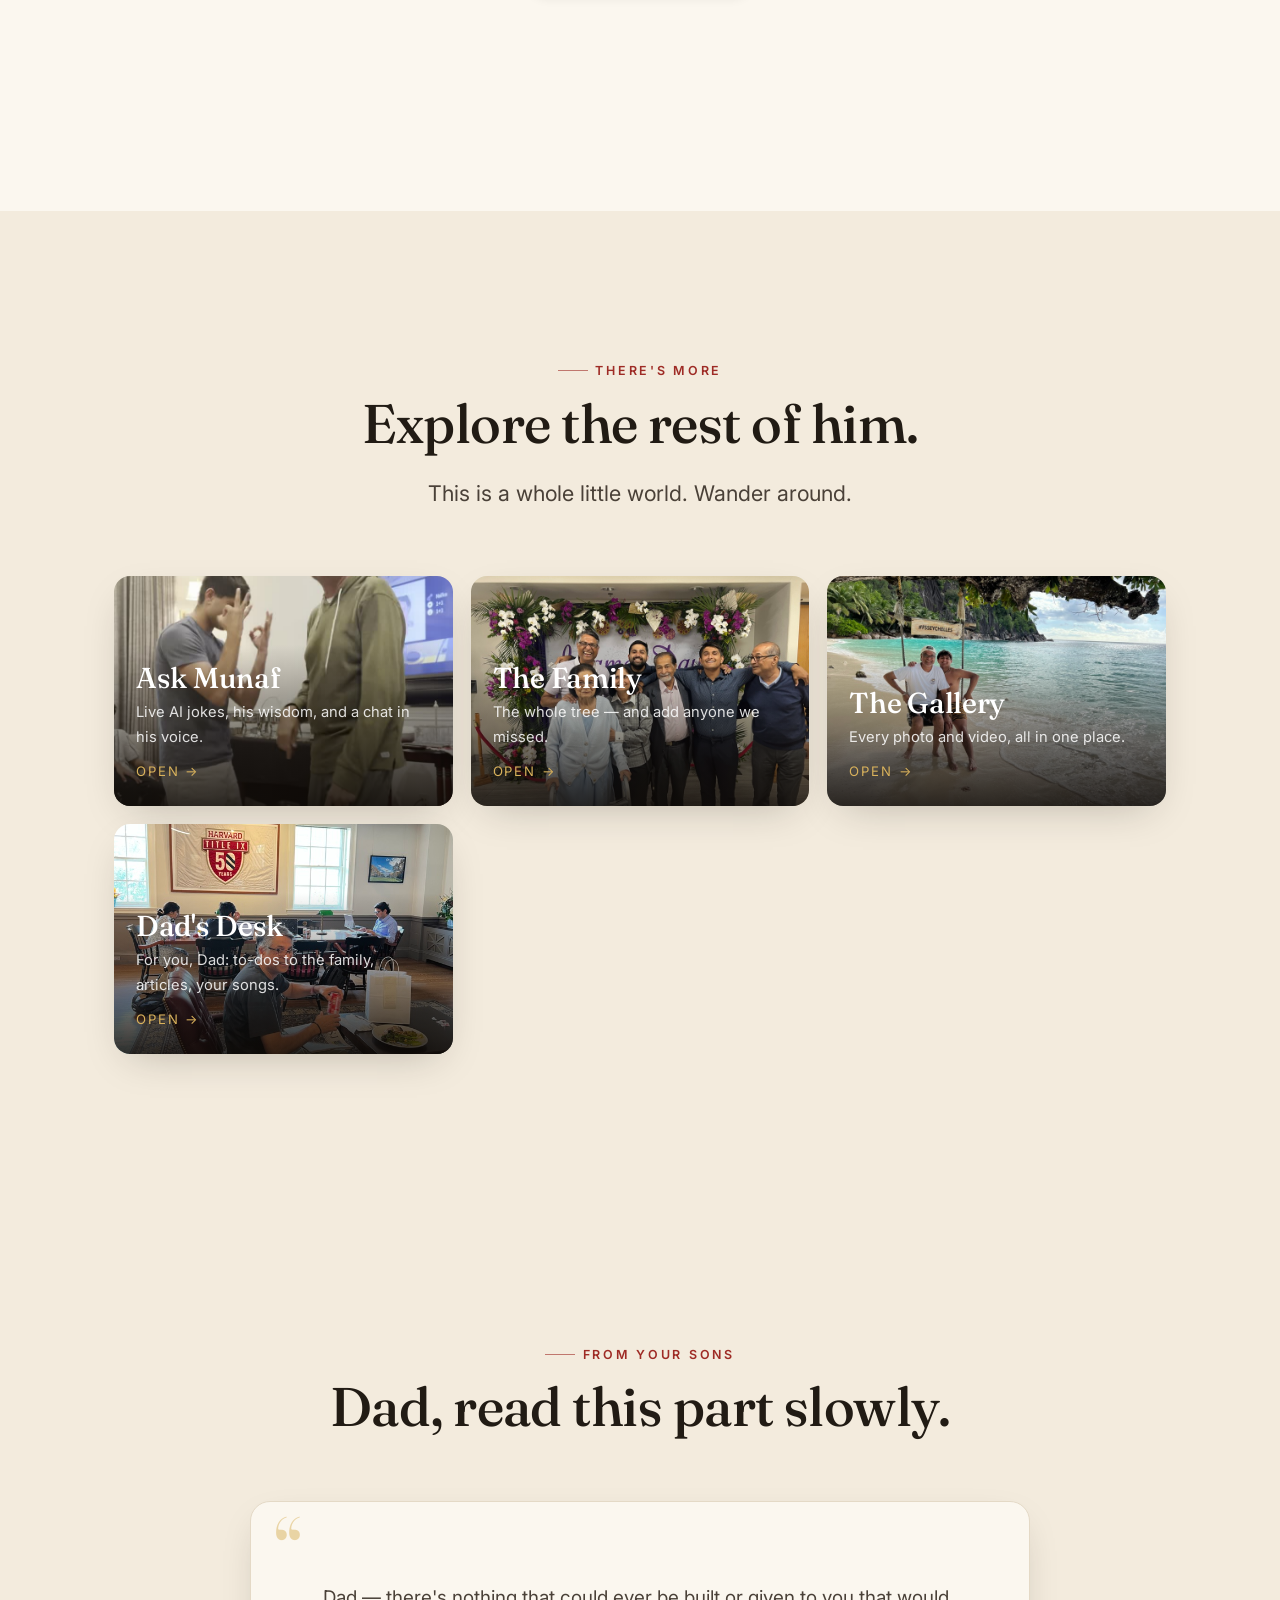
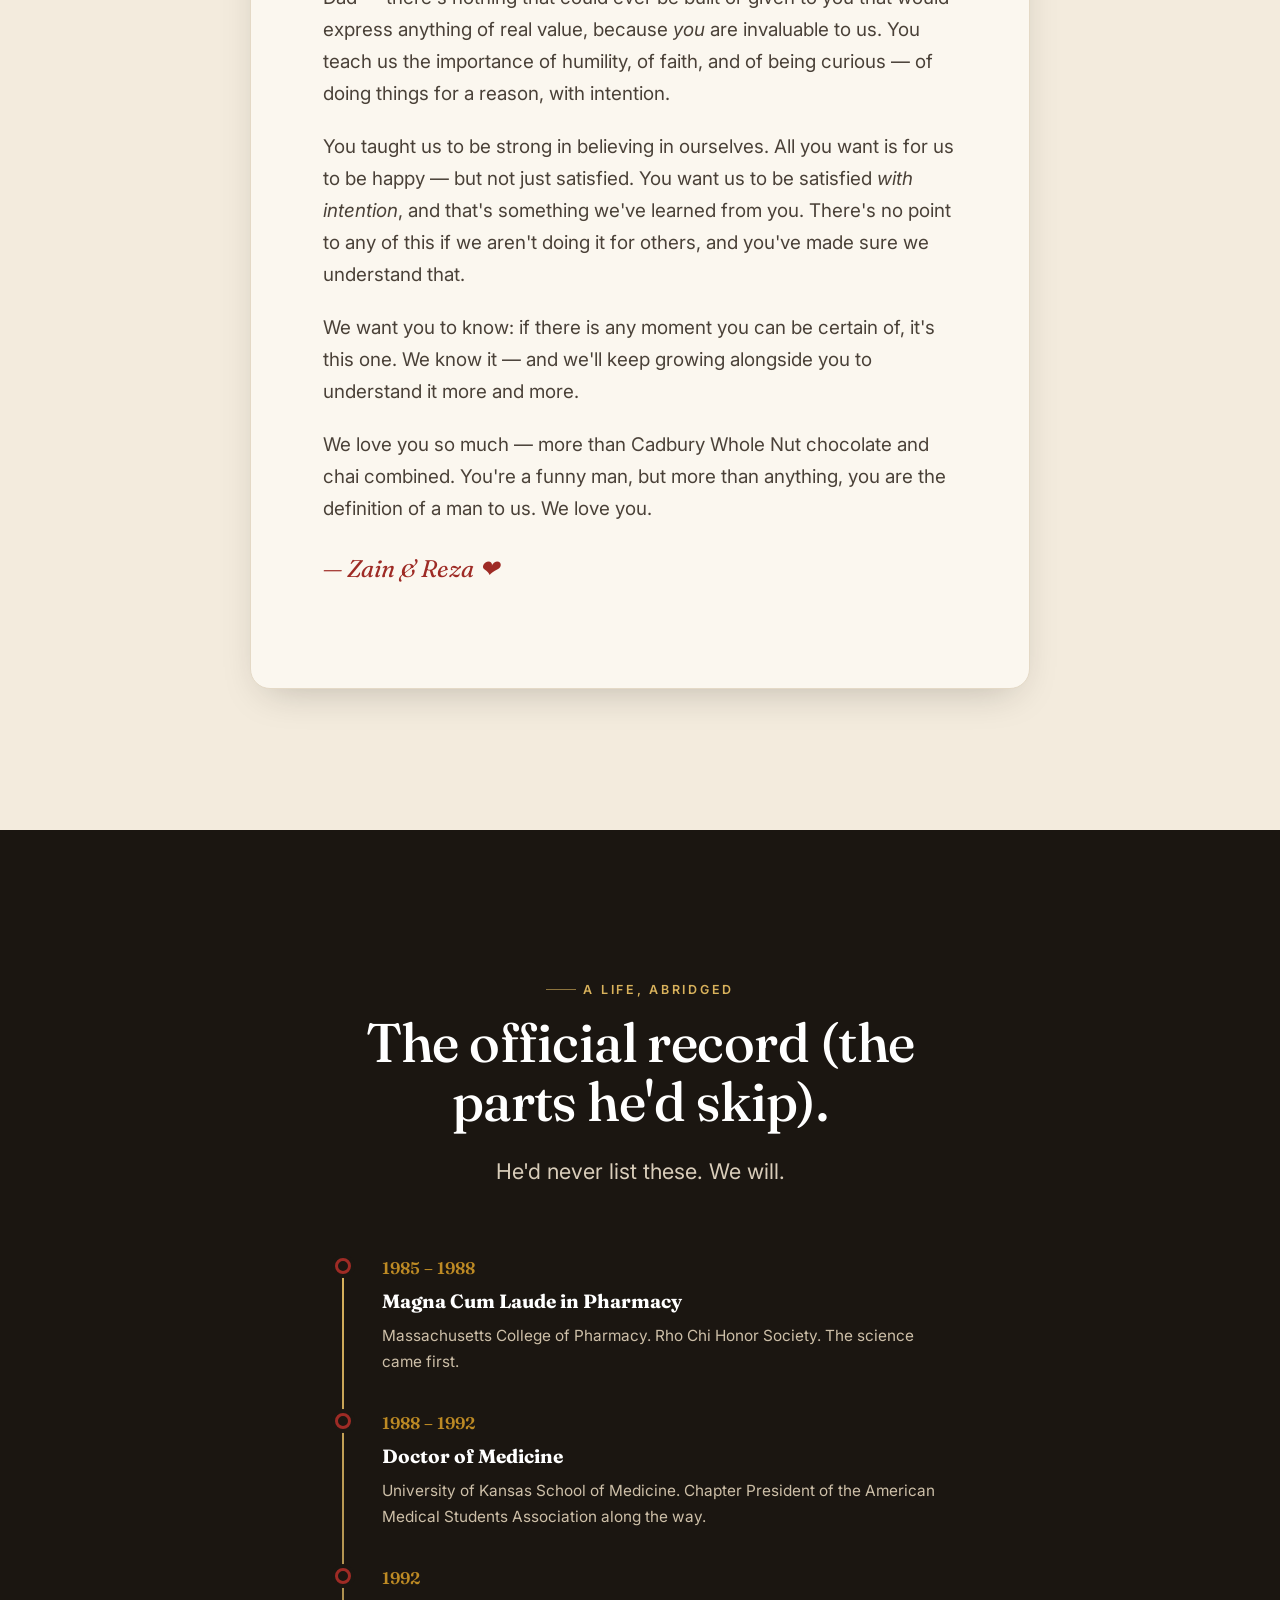
==== commit 50da819c: "Live AI on Cloudflare Pages (munafshamji.pages.dev); 3 new vintage kid photos; stats (30+/500+/6+); " ====
--- a/index.html
+++ b/index.html
@@ -60,16 +60,16 @@
   <div class="wrap">
     <div class="stats">
       <div class="stat reveal">
-        <div class="stat__num"><span data-count="25">0</span><span class="plus">+</span></div>
+        <div class="stat__num"><span data-count="30">0</span><span class="plus">+</span></div>
         <div class="stat__label">years mending hearts</div>
       </div>
       <div class="stat reveal d1">
-        <div class="stat__num"><span data-count="300">0</span><span class="plus">+</span></div>
-        <div class="stat__label">loved ones at the reunion he builds</div>
+        <div class="stat__num"><span data-count="500">0</span><span class="plus">+</span></div>
+        <div class="stat__label">loved ones he brings together</div>
       </div>
       <div class="stat reveal d2">
-        <div class="stat__num"><span data-count="3">0</span></div>
-        <div class="stat__label">continents he's carried care to</div>
+        <div class="stat__num"><span data-count="6">0</span><span class="plus">+</span></div>
+        <div class="stat__label">countries he's carried care to</div>
       </div>
       <div class="stat reveal d3">
         <div class="stat__num"><span data-count="1">0</span></div>
@@ -121,6 +121,22 @@
         <p class="pull">"I'm still learning. That's the whole point."</p>
       </div>
     </div>
+
+    <div class="reveal" style="margin-top:clamp(52px,8vw,92px)">
+      <h3 class="center" style="color:var(--ink);margin-bottom:.15em">Dad, with his boys.</h3>
+      <p class="center muted" style="margin-bottom:30px">Zain and Reza — and the man who never once put them down.</p>
+      <div class="gallery">
+        <figure class="js-media" data-type="img" data-src="assets/img/vintage-nap.jpg" data-cap="A sleeping boy, and the man who never put him down.">
+          <picture><source srcset="assets/img/vintage-nap-thumb.webp" type="image/webp"><img src="assets/img/vintage-nap-thumb.jpg" alt="Young Munaf cradling his sleeping son" loading="lazy"></picture>
+        </figure>
+        <figure class="js-media" data-type="img" data-src="assets/img/vintage-shower.jpg" data-cap="Soaking wet and both grinning.">
+          <picture><source srcset="assets/img/vintage-shower-thumb.webp" type="image/webp"><img src="assets/img/vintage-shower-thumb.jpg" alt="Young Munaf hugging his son" loading="lazy"></picture>
+        </figure>
+        <figure class="js-media" data-type="img" data-src="assets/img/vintage-boys-floor.jpg" data-cap="Both boys piled on Dad. Always.">
+          <picture><source srcset="assets/img/vintage-boys-floor-thumb.webp" type="image/webp"><img src="assets/img/vintage-boys-floor-thumb.jpg" alt="Young Munaf with his two little sons" loading="lazy"></picture>
+        </figure>
+      </div>
+    </div>
   </div>
 </section>
 
@@ -131,7 +147,7 @@
       <span class="chapter-no">Chapter Two</span>
       <span class="eyebrow">The healer</span>
       <h2>An interventional cardiologist — and the calmest hands in the room.</h2>
-      <p class="lead">Pharmacy degree, <em>magna cum laude</em>. Medical school in Kansas. Residency and three fellowships across UCLA hospitals. Chief Cardiology Fellow. Fellow of the Year. He earned all of it — and then spent the next 25 years quietly using it to keep other people's hearts beating.</p>
+      <p class="lead">Pharmacy degree, <em>magna cum laude</em>. Medical school in Kansas. Residency and three fellowships across UCLA hospitals. Chief Cardiology Fellow. Fellow of the Year. He earned all of it — and then spent the next three decades quietly using it to keep other people's hearts beating.</p>
     </div>
 
     <div class="vid-grid">
@@ -149,12 +165,12 @@
         <span class="vid-card__play"><svg viewBox="0 0 24 24"><path d="M8 5v14l11-7z"/></svg></span>
         <span class="vid-card__meta"><span class="t">Off the clock</span><span class="s">Still taking care of everyone</span></span>
       </button>
-      <button class="vid-card js-media" data-type="video" data-src="assets/video/talking-walk.mp4" data-cap="Mid-thought, mid-walk — the way he talks to you.">
-        <img src="assets/video/talking-walk-poster.jpg" alt="Munaf talking while walking" loading="lazy">
+      <button class="vid-card js-media" data-type="video" data-src="assets/video/aga-khan-dinner.mp4" data-cap="At dinner, mid-laugh — the man with his guard down.">
+        <img src="assets/video/aga-khan-dinner-poster.jpg" alt="Munaf laughing at dinner" loading="lazy">
         <span class="vid-card__badge">Play</span>
         <span class="vid-card__overlay"></span>
         <span class="vid-card__play"><svg viewBox="0 0 24 24"><path d="M8 5v14l11-7z"/></svg></span>
-        <span class="vid-card__meta"><span class="t">A few words</span><span class="s">Hear his voice</span></span>
+        <span class="vid-card__meta"><span class="t">A few words</span><span class="s">The man, off duty</span></span>
       </button>
     </div>
 
@@ -274,9 +290,10 @@
         <span class="tag">Everyone, together</span>
       </div>
       <div class="story__body">
-        <span class="kicker">300 people, one host</span>
-        <h3>Every other year, he gathers 200–300 people in Newport Beach.</h3>
-        <p>Friends, families, kids from our community come together so the next generation can meet, laugh, and belong. He plans the whole thing. He plays soccer and volleyball at it. He makes sure every kid feels seen — because that's the world he wants them to grow up in.</p>
+        <span class="kicker">Hundreds gather, one host</span>
+        <h3>Every other year, he gathers 350+ people in Newport Beach.</h3>
+        <p>Friends, families, kids from our community come together so the next generation can meet, laugh, and belong. He plans the whole thing. He plays soccer and volleyball at it. He makes sure every kid feels seen — because that's the world he wants them to grow up in. Over the years, it has been thousands.</p>
+        <p>And his care never stops at the door. Because he knows everyone — and has quietly helped so many — that web of goodwill became ours. It's why we can tell a friend "yes, we can help with that," or find someone a job, or open a door, the way he always has. People still stop us to say he saved their father's life. That is the real inheritance: he gave us the comfort to go give comfort.</p>
         <p>We learned how to host, how to give, how to open a door, from watching him do it a thousand times without ever calling it generosity.</p>
       </div>
     </div>
@@ -346,7 +363,7 @@
       <div class="thing reveal"><span class="ic">📰</span><h4>The morning paper</h4><p>The New York Times, read properly, every single morning. No phone. No rushing.</p></div>
       <div class="thing reveal d1"><span class="ic">☕</span><h4>Chai &amp; chai toast</h4><p>Hot chai with toast on the side. The most reliable 15 minutes of his day.</p></div>
       <div class="thing reveal d2"><span class="ic">🍫</span><h4>Cadbury Whole Nut</h4><p>Not just any chocolate. <em>That</em> one. Don't try to substitute it. We've learned.</p></div>
-      <div class="thing reveal"><span class="ic">🍦</span><h4>Scoopy's vanilla</h4><p>Clean, milky vanilla soft serve — the kind from Scoopy's in Dar es Salaam. Nothing fancy. Just perfect.</p></div>
+      <div class="thing reveal"><span class="ic">🍦</span><h4>Snoopy's vanilla</h4><p>Clean, milky vanilla soft serve — the kind from Snoopy's in Dar es Salaam. Nothing fancy. Just perfect.</p></div>
       <div class="thing reveal d1"><span class="ic">🍛</span><h4>His mom's Indian food</h4><p>The best in the world, and he'll tell you so. Some things you never outgrow.</p></div>
       <div class="thing reveal d2"><span class="ic">⚽</span><h4>Soccer &amp; volleyball</h4><p>Give him a ball and some friends and he is, instantly, the happiest 20-year-old you've ever met.</p></div>
     </div>
